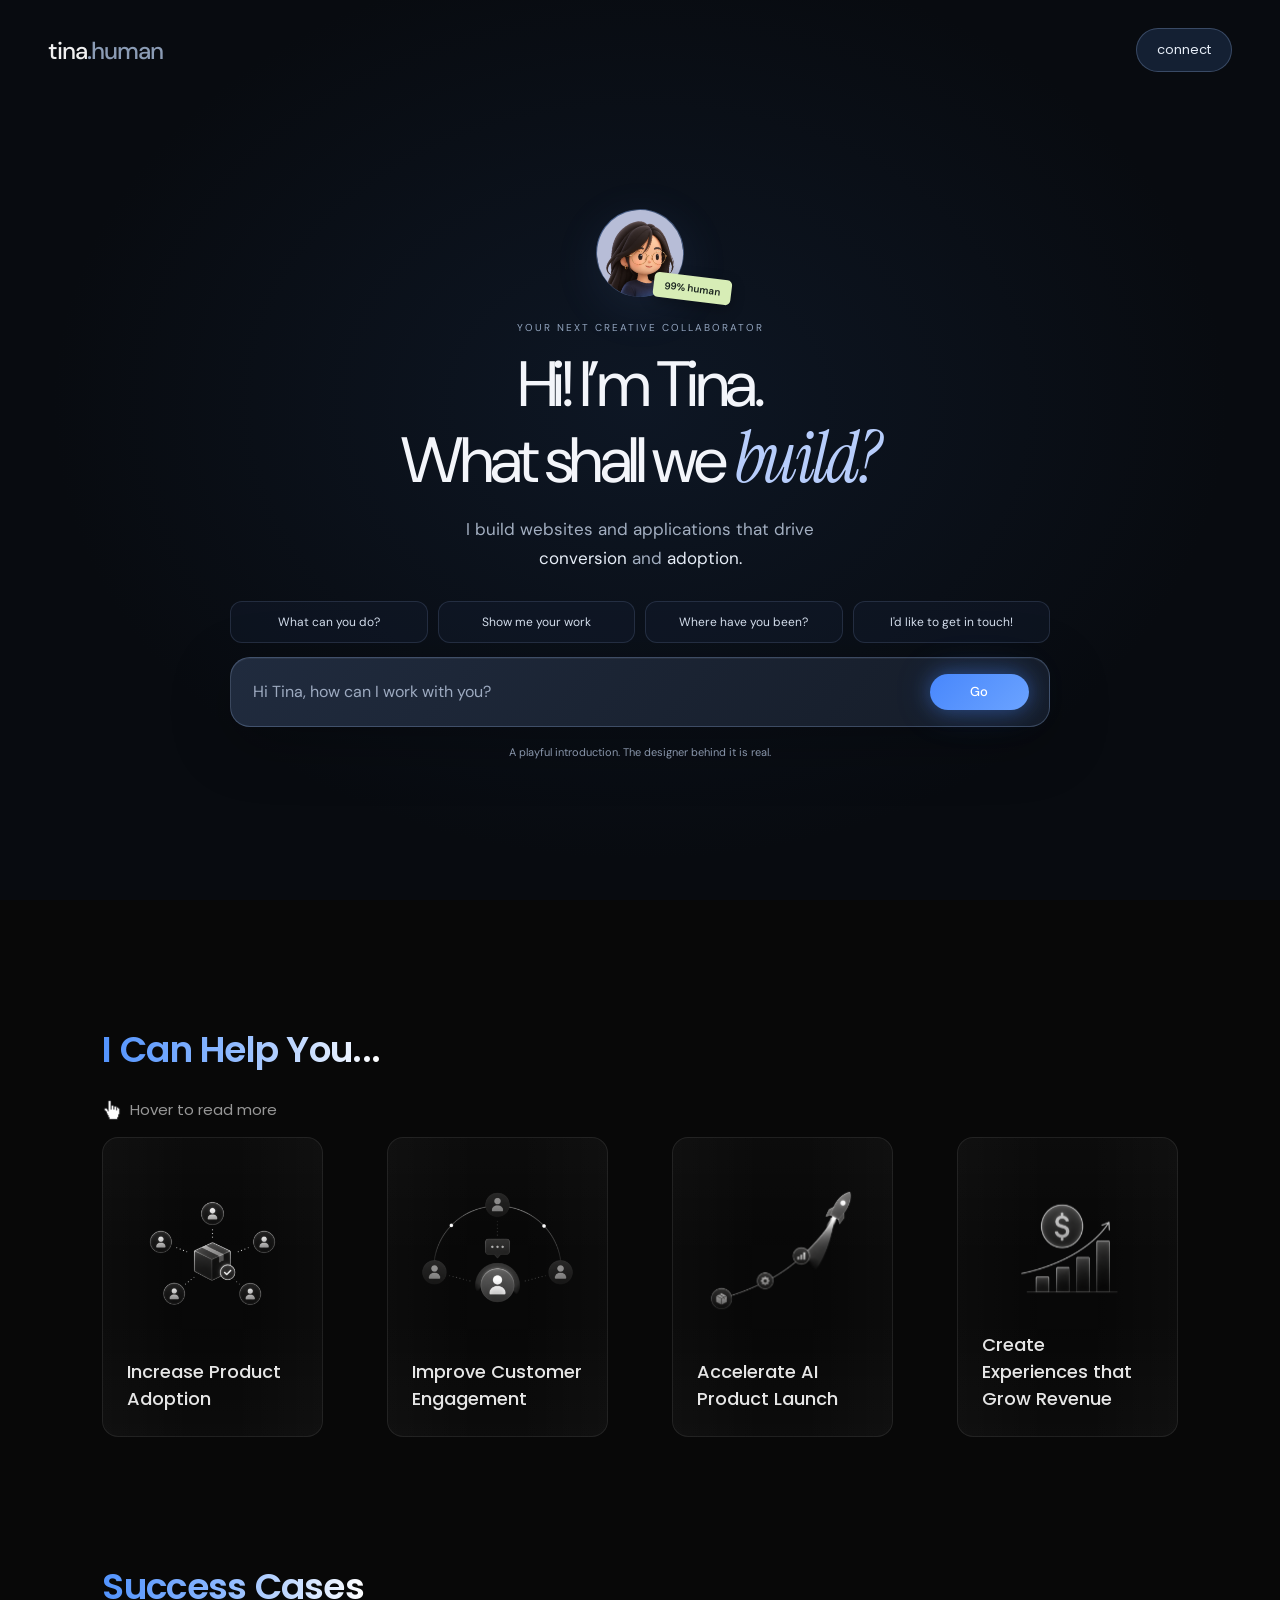
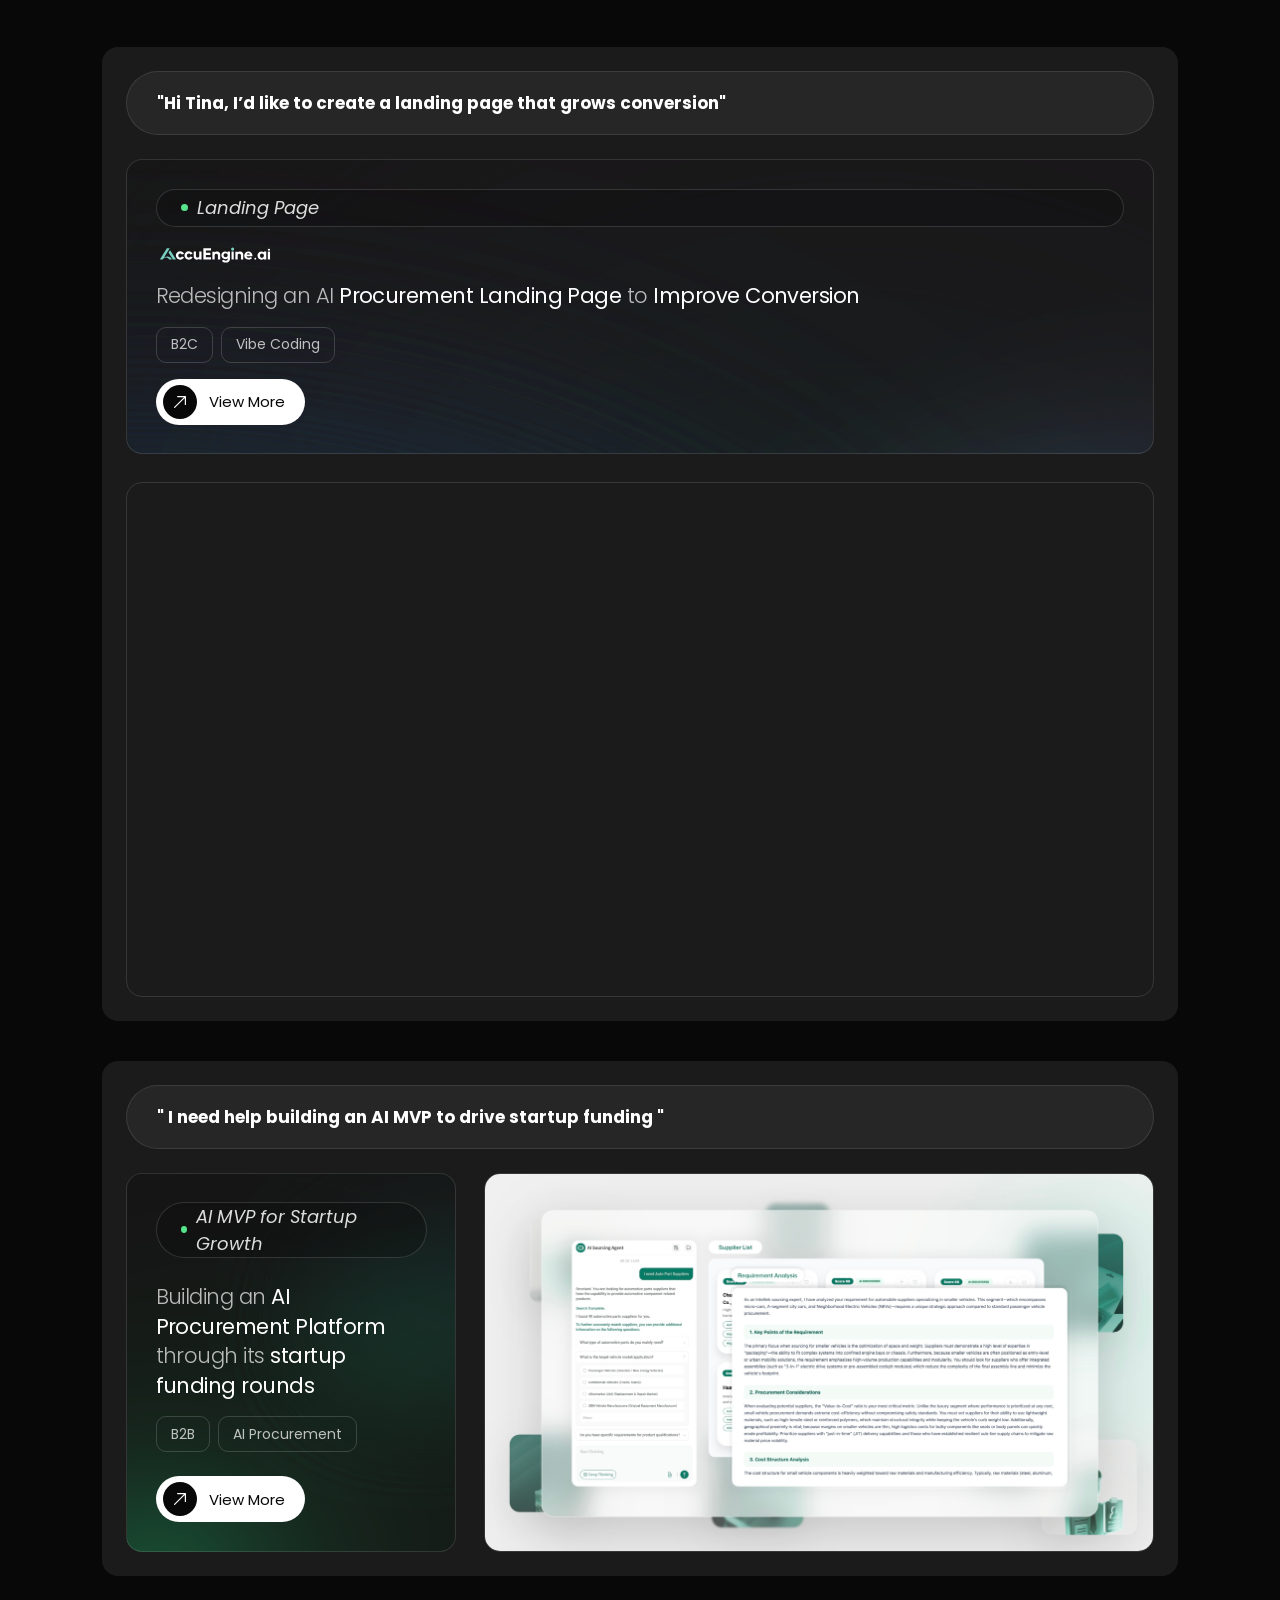
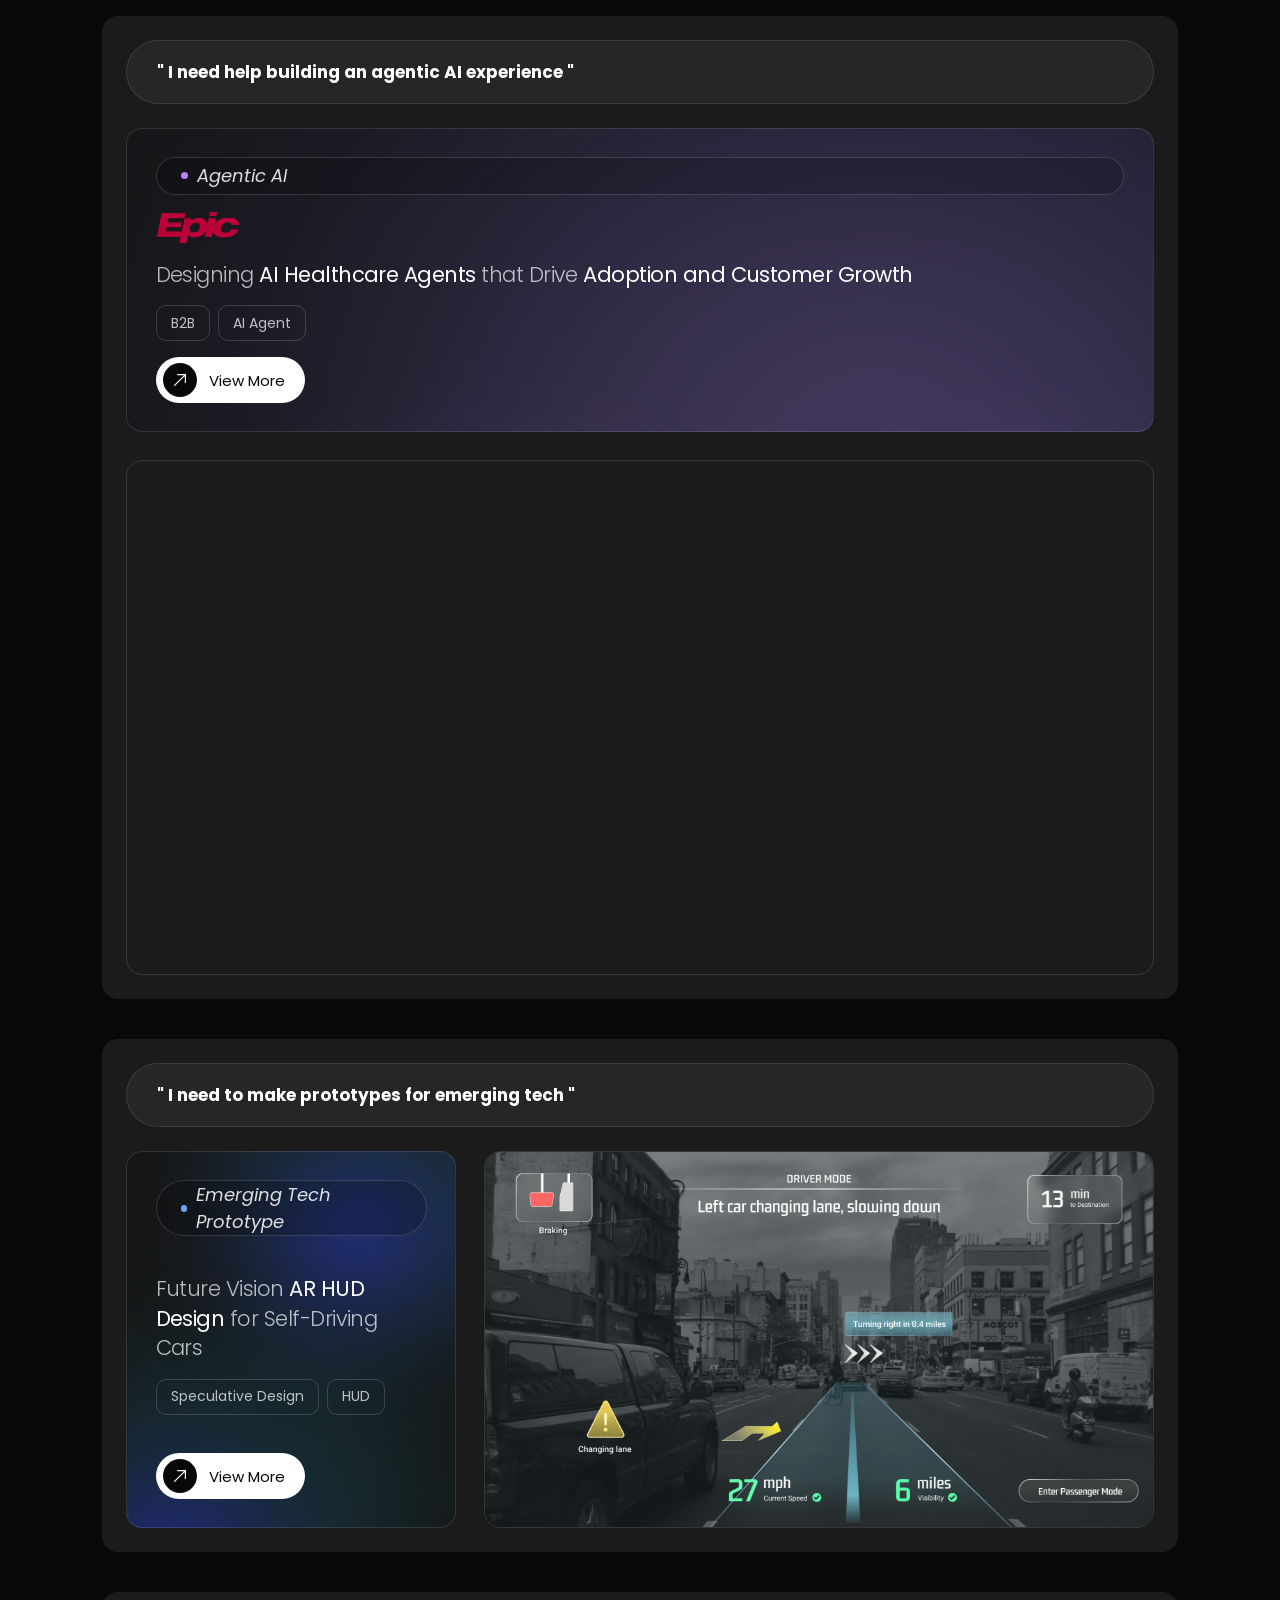
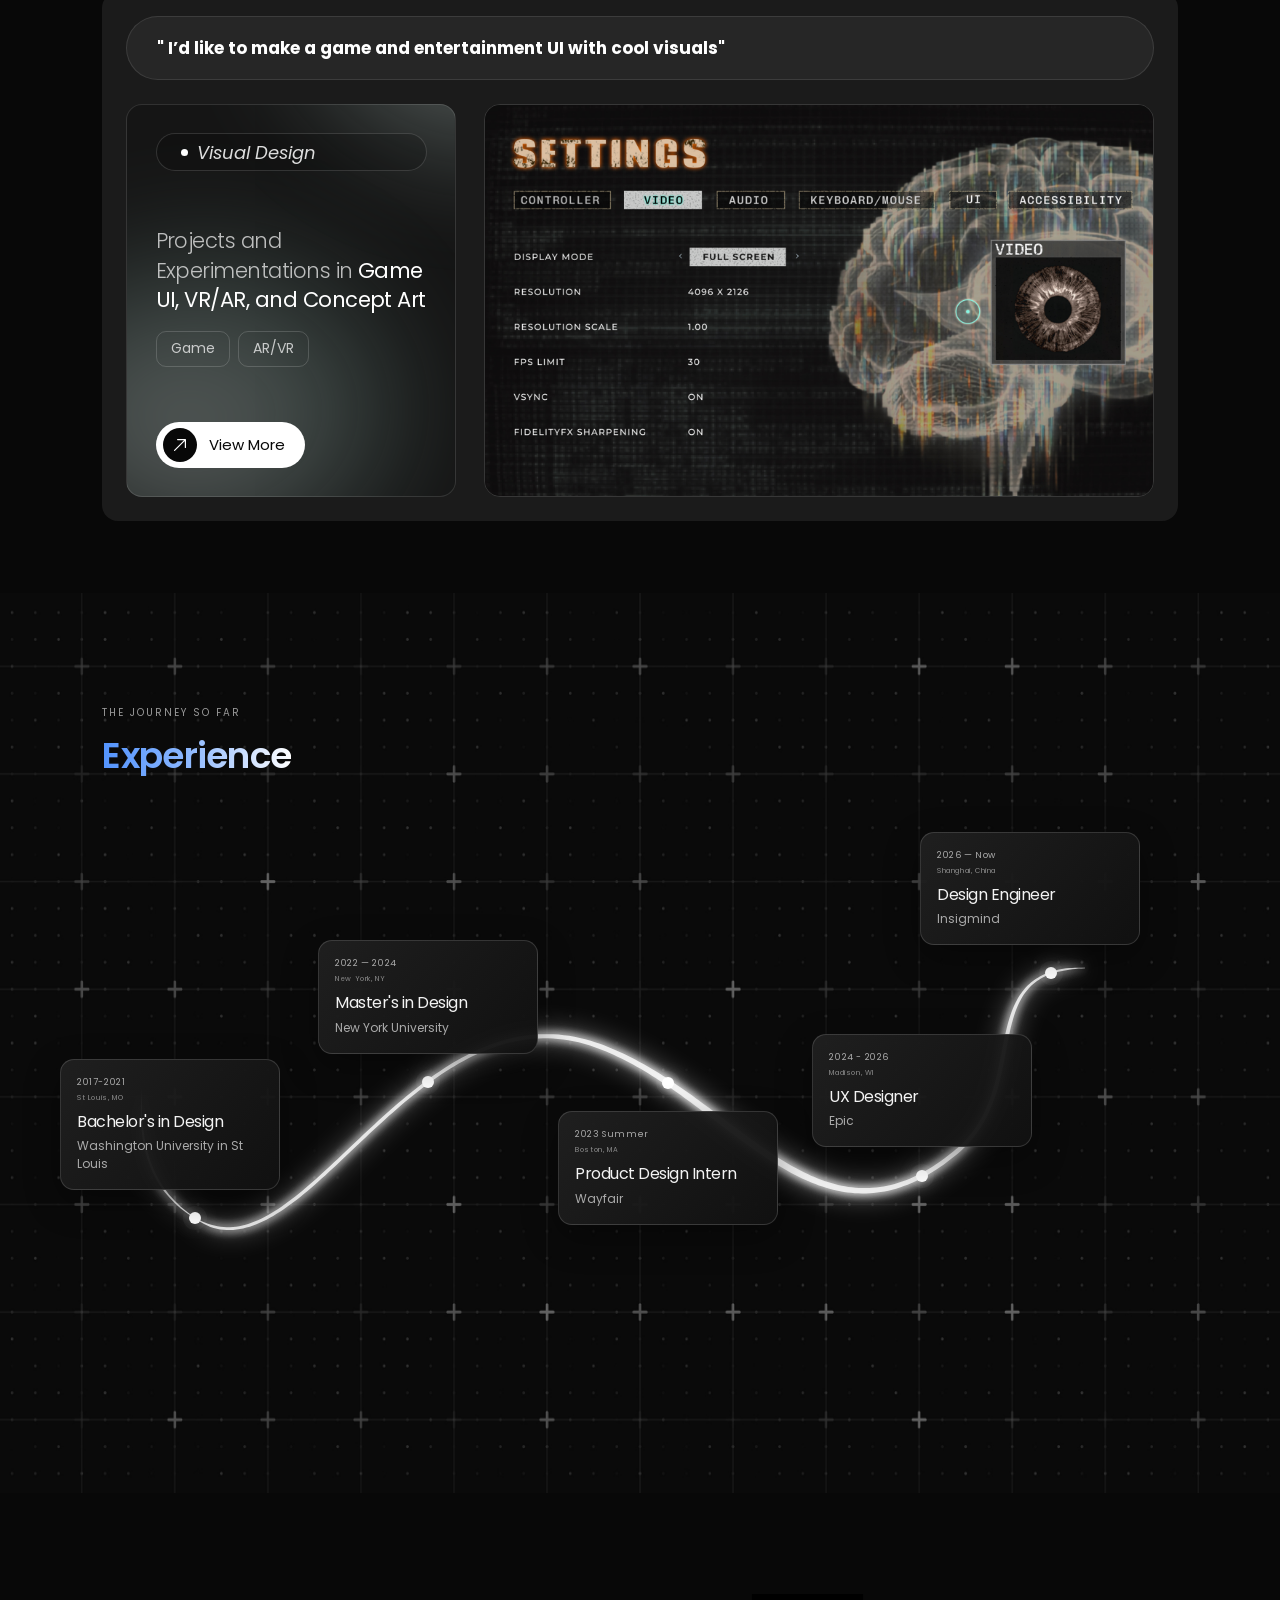
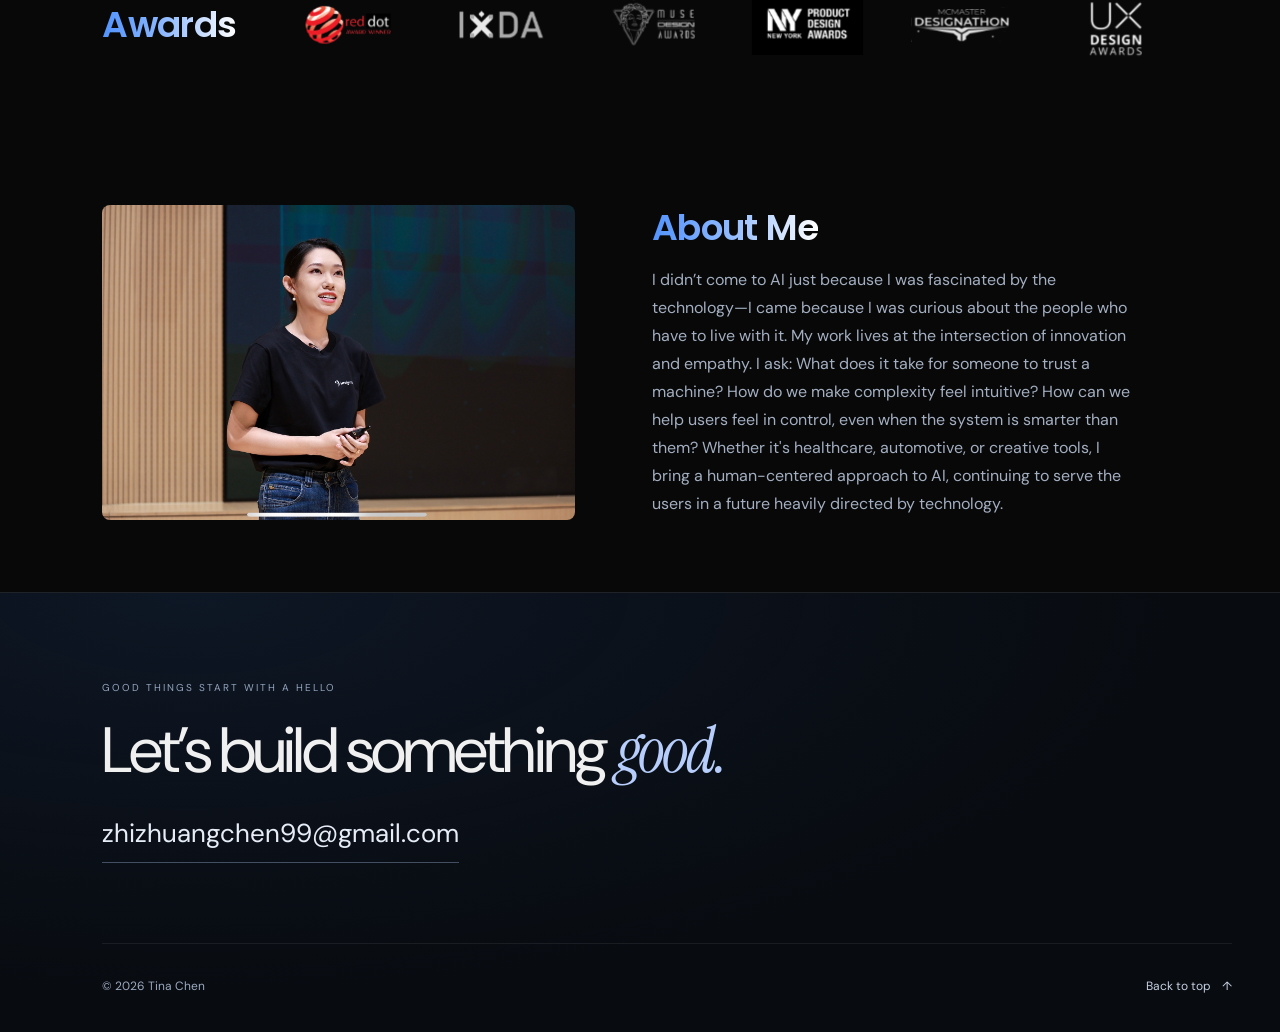
==== index.html @ dac4c82b "removed password restriction temporarily" ====
<!DOCTYPE html>
<html lang="en">
<head>
  <meta charset="UTF-8" />
  <meta name="viewport" content="width=device-width, initial-scale=1.0" />
  <title>Portfolio</title>
  <link rel="preconnect" href="https://fonts.googleapis.com" />
  <link rel="preconnect" href="https://fonts.gstatic.com" crossorigin />
  <link href="https://fonts.googleapis.com/css2?family=Poppins:wght@300;400;500;600;700&display=swap" rel="stylesheet" />
  <link href="https://fonts.googleapis.com/css2?family=DM+Sans:wght@400;500&family=Instrument+Serif:ital@0;1&display=swap" rel="stylesheet" />
  <link rel="stylesheet" href="style.css" />
</head>
<body id="top">

  <nav>
    <a class="nav-logo tina-chat-wordmark" href="#top" aria-label="Tina home">tina<span>.human</span></a>
    <a class="nav-connect" href="https://www.linkedin.com/in/tina-zhizhuang-chen/" target="_blank" rel="noopener noreferrer">connect</a>
  </nav>

  <section class="tina-chat-hero" aria-labelledby="tina-chat-title">
    <div class="tina-chat-shell">
      
      <div class="tina-chat-welcome">
        <div class="tina-orbit"><img class="tina-avatar" src="homepage assets/profile.jpg" alt="Tina" fetchpriority="high"><span class="tina-orbit-note">99% human</span></div>
        <p class="tina-chat-kicker">YOUR NEXT CREATIVE COLLABORATOR</p>
        <h1 id="tina-chat-title">Hi! I’m Tina.<br>What shall we <em>build?</em></h1>
        <p class="tina-chat-intro">I build websites and applications that drive<br class="tina-chat-desktop-break"> <strong>conversion</strong> and <strong>adoption.</strong></p>
      </div>
      <div class="tina-chat-interaction">
        <div class="tina-chat-prompts" aria-label="Start a conversation">
          <a href="#help-companies">What can you do?</a>
          <a href="#success-cases">Show me your work</a>
          <button type="button">Where have you been?</button>
          <button type="button">I'd like to get in touch!</button>
        </div>
        <form class="tina-chat-composer">
          <p class="tina-chat-placeholder">Hi Tina, how can I work with you?</p>
          <div class="tina-chat-composer-bottom"><button class="hero-intro-btn hero-intro-btn--primary tina-chat-go" type="submit" aria-label="Send message">Go</button></div>
        </form>
        <p class="tina-chat-footnote">A playful introduction. The designer behind it is real.</p>
      </div>
    </div>
  </section>

  <section class="homepage-section" id="help-companies">
    <h2 class="homepage-section-title">I Can Help You...</h2>
    <div class="homepage-card-hint">
      <img class="homepage-card-hint-icon" src="homepage assets/interact.svg" alt="" />
      <span>Hover to read more</span>
    </div>
    <div class="homepage-card-grid">
      <article class="homepage-card" tabindex="0" aria-label="Increase Product Adoption">
        <div class="homepage-card-inner">
          <div class="homepage-card-face homepage-card-front">
            <img class="homepage-card-image" src="homepage assets/help1.svg" alt="" />
            <p class="homepage-card-text">Increase Product Adoption</p>
          </div>
          <div class="homepage-card-face homepage-card-back">
            <h3 class="homepage-card-back-title">Increase Product Adoption</h3>
            <p class="homepage-card-back-text">Turn complex product journeys into intuitive experiences that help users discover value faster.</p>
          </div>
        </div>
      </article>
      <article class="homepage-card" tabindex="0" aria-label="Improve Customer Engagement">
        <div class="homepage-card-inner">
          <div class="homepage-card-face homepage-card-front">
            <img class="homepage-card-image" src="homepage assets/help2.svg" alt="" />
            <p class="homepage-card-text">Improve Customer Engagement</p>
          </div>
          <div class="homepage-card-face homepage-card-back">
            <h3 class="homepage-card-back-title">Improve Customer Engagement</h3>
            <p class="homepage-card-back-text">Create thoughtful interactions that build trust, encourage participation, and keep customers coming back.</p>
          </div>
        </div>
      </article>
      <article class="homepage-card" tabindex="0" aria-label="Accelerate AI Product Launch">
        <div class="homepage-card-inner">
          <div class="homepage-card-face homepage-card-front">
            <img class="homepage-card-image" src="homepage assets/help3.svg" alt="" />
            <p class="homepage-card-text">Accelerate AI Product Launch</p>
          </div>
          <div class="homepage-card-face homepage-card-back">
            <h3 class="homepage-card-back-title">Accelerate AI Product Launch</h3>
            <p class="homepage-card-back-text">Move quickly from an ambitious AI concept to a clear, testable product people can understand and use.</p>
          </div>
        </div>
      </article>
      <article class="homepage-card" tabindex="0" aria-label="Create Experiences that Grow Revenue">
        <div class="homepage-card-inner">
          <div class="homepage-card-face homepage-card-front">
            <img class="homepage-card-image" src="homepage assets/help4.svg" alt="" />
            <p class="homepage-card-text">Create Experiences that Grow Revenue</p>
          </div>
          <div class="homepage-card-face homepage-card-back">
            <h3 class="homepage-card-back-title">Create Experiences that Grow Revenue</h3>
            <p class="homepage-card-back-text">Design conversion-focused experiences that connect customer needs with measurable business growth.</p>
          </div>
        </div>
      </article>
    </div>
  </section>

  <section class="homepage-section" id="success-cases">
    <h2 class="homepage-section-title">Success Cases</h2>
    <div class="success-case-box">
      <div class="success-case-banner">
        <p class="success-case-banner-text">"Hi Tina, I’d like to create a landing page that grows conversion"</p>
        <div class="success-case-gradient"></div>
      </div>
      <div class="success-case-columns">
        <div class="success-case-column success-case-column--image success-case-column--gradient-1">
          <div class="case-tag">
            <span class="case-tag-dot"></span>
            <span>Landing Page</span>
          </div>
          <img class="case-logo case-logo--accuengine" src="accuengine/accuengine-logo.svg" alt="AccuEngine" loading="lazy">
          <h3 class="case-title">Redesigning an AI <strong>Procurement Landing Page</strong> to <strong>Improve Conversion</strong></h3>
          <div class="UX-tag-list">
            <span class="UX-tag">B2C</span>
            <span class="UX-tag">Vibe Coding</span>
          </div>
          <a class="case-button" href="accuengine/accuengine.html">
            <span class="case-button-icon" aria-hidden="true">
              <svg viewBox="0 0 20 20">
                <path d="M5.5 14.5 14.5 5.5M8 5.5h6.5V12"></path>
              </svg>
            </span>
            <span>View More</span>
          </a>
        </div>
        <div class="success-case-column success-case-preview">
          <video autoplay muted loop playsinline preload="metadata" aria-label="AccuEngine website demo video">
            <source src="Insigmind/AccuEngineDemo.mp4" type="video/mp4">
            Your browser does not support embedded video.
          </video>
        </div>
      </div>
    </div>
    <div class="success-case-box">
      <div class="success-case-banner">
        <p class="success-case-banner-text">" I need help building an AI MVP to drive startup funding "</p>
        <div class="success-case-gradient"></div>
      </div>
      <div class="success-case-columns">
        <div class="success-case-column success-case-column--image success-case-column--gradient-2">
          <div class="case-tag">
            <span class="case-tag-dot"></span>
            <span>AI MVP for Startup Growth</span>
          </div>
          <h3 class="case-title">Building an <strong>AI Procurement Platform</strong> through its <strong>startup funding rounds</strong></h3>
          <div class="UX-tag-list">
            <span class="UX-tag">B2B</span>
            <span class="UX-tag">AI Procurement</span>
          </div>
          <a class="case-button" href="Insigmind/insigmind.html">
            <span class="case-button-icon" aria-hidden="true">
              <svg viewBox="0 0 20 20">
                <path d="M5.5 14.5 14.5 5.5M8 5.5h6.5V12"></path>
              </svg>
            </span>
            <span>View More</span>
          </a>
        </div>
        <div class="success-case-column success-case-preview">
          <img src="homepage assets/InsigmindThumbnail.jpg" alt="Insigmind AI platform case study preview" loading="lazy">
        </div>
      </div>
    </div>
    <div class="success-case-box">
      <div class="success-case-banner">
        <p class="success-case-banner-text">" I need help building an agentic AI experience "</p>
        <div class="success-case-gradient"></div>
      </div>
      <div class="success-case-columns">
        <div class="success-case-column success-case-column--image success-case-column--gradient-3">
          <div class="case-tag">
            <span class="case-tag-dot"></span>
            <span>Agentic AI</span>
          </div>
          <img class="case-logo" src="homepage assets/Epic_Systems.svg.webp" alt="Epic" loading="lazy">
          <h3 class="case-title">Designing <strong>AI Healthcare Agents </strong> that Drive <strong> Adoption and Customer Growth </strong></h3>
          <div class="UX-tag-list">
            <span class="UX-tag">B2B</span>
            <span class="UX-tag">AI Agent</span>
          </div>
          <a class="case-button" href="Epic/epic.html">
            <span class="case-button-icon" aria-hidden="true">
              <svg viewBox="0 0 20 20">
                <path d="M5.5 14.5 14.5 5.5M8 5.5h6.5V12"></path>
              </svg>
            </span>
            <span>View More</span>
          </a>
        </div>
        <div class="success-case-column success-case-preview">
          <video autoplay muted loop playsinline preload="metadata" aria-label="Epic final demo video">
            <source src="Epic/Epic-Final-Demo.mp4" type="video/mp4">
            Your browser does not support embedded video.
          </video>
        </div>
      </div>
    </div>
    <div class="success-case-box">
      <div class="success-case-banner">
        <p class="success-case-banner-text">" I need to make prototypes for emerging tech "</p>
        <div class="success-case-gradient"></div>
      </div>
      <div class="success-case-columns">
        <div class="success-case-column success-case-column--image success-case-column--gradient-5">
          <div class="case-tag">
            <span class="case-tag-dot"></span>
            <span>Emerging Tech Prototype</span>
          </div>
          <h3 class="case-title">Future Vision <strong>AR HUD Design </strong> for Self-Driving Cars</h3>
          <div class="UX-tag-list">
            <span class="UX-tag">Speculative Design</span>
            <span class="UX-tag">HUD</span>
          </div>
          <a class="case-button" href="AR HUD/ARHUD.html">
            <span class="case-button-icon" aria-hidden="true">
              <svg viewBox="0 0 20 20">
                <path d="M5.5 14.5 14.5 5.5M8 5.5h6.5V12"></path>
              </svg>
            </span>
            <span>View More</span>
          </a>
        </div>
        <div class="success-case-column success-case-preview">
          <a class="ar-hud-preview-button" href="AR HUD/ARHUD.html" aria-label="View AR HUD case study">
            <img src="AR HUD/AR-HUD-Cover.svg" alt="AR HUD interface cover" />
          </a>
        </div>
      </div>
    </div>
    <div class="success-case-box">
      <div class="success-case-banner">
        <p class="success-case-banner-text">" I’d like to make a game and entertainment UI with cool visuals"</p>
        <div class="success-case-gradient"></div>
      </div>
      <div class="success-case-columns">
        <div class="success-case-column success-case-column--image success-case-column--gradient-4">
          <div class="case-tag">
            <span class="case-tag-dot"></span>
            <span>Visual Design</span>
          </div>
          <h3 class="case-title">Projects and Experimentations in <strong>Game UI, VR/AR, and Concept Art</strong></h3>
          <div class="UX-tag-list">
            <span class="UX-tag">Game</span>
            <span class="UX-tag">AR/VR</span>
          </div>
          <a class="case-button" href="Play/play.html">
            <span class="case-button-icon" aria-hidden="true">
              <svg viewBox="0 0 20 20">
                <path d="M5.5 14.5 14.5 5.5M8 5.5h6.5V12"></path>
              </svg>
            </span>
            <span>View More</span>
          </a>
        </div>
        <div class="success-case-column success-case-preview">
          <a class="ar-hud-preview-button" href="Play/play.html" aria-label="View visual design projects">
            <img src="Play/GameUI1.jpg" alt="Game interface case study cover" loading="lazy">
          </a>
        </div>
      </div>
    </div>
  </section>

  <section class="homepage-section experience-section" id="experience" aria-labelledby="experience-title">
    <div class="experience-heading"><p class="experience-eyebrow">THE JOURNEY SO FAR</p><h2 class="homepage-section-title" id="experience-title">Experience</h2></div>
    <div class="experience-journey">
      <svg class="experience-curve" viewBox="0 0 1000 580" preserveAspectRatio="none" aria-hidden="true"><defs><filter id="experience-glow" x="-20%" y="-30%" width="140%" height="160%"><feGaussianBlur stdDeviation="5"/></filter></defs><path d="M2.00,280.00 C0.00,335.00 10.00,380.00 55.20,409.70 L58.41,411.55 L61.62,413.18 L64.81,414.58 L67.99,415.76 L71.16,416.72 L74.31,417.48 L77.42,418.19 L80.53,418.72 L83.64,419.06 L86.76,419.22 L89.88,419.21 L93.02,419.02 L96.16,418.68 L99.31,418.17 L102.47,417.50 L105.64,416.68 L108.83,415.71 L112.03,414.60 L115.24,413.34 L118.47,411.94 L121.71,410.41 L124.96,408.76 L128.23,406.97 L131.52,405.06 L134.82,403.04 L138.14,400.90 L141.47,398.66 L144.82,396.31 L148.18,393.85 L151.56,391.31 L154.96,388.67 L158.38,385.94 L161.81,383.13 L165.26,380.24 L168.73,377.28 L172.22,374.25 L175.73,371.15 L179.25,367.99 L182.80,364.77 L186.36,361.50 L189.95,358.18 L193.55,354.82 L197.18,351.42 L200.83,347.98 L204.50,344.51 L208.19,341.01 L211.90,337.49 L215.63,333.96 L219.39,330.41 L223.17,326.85 L226.98,323.28 L230.80,319.71 L234.66,316.15 L238.53,312.60 L242.43,309.05 L246.36,305.53 L250.31,302.02 L254.29,298.54 L258.29,295.09 L262.33,291.67 L266.38,288.29 L270.47,284.96 L274.58,281.67 L278.72,278.43 L282.90,275.24 L287.10,272.12 L291.33,269.06 L295.59,266.07 L299.88,263.15 L304.20,260.31 L308.55,257.54 L312.94,254.87 L317.35,252.28 L321.80,249.79 L326.29,247.40 L330.81,245.11 L335.36,242.93 L339.95,240.86 L344.57,238.90 L349.23,237.07 L353.93,235.36 L358.66,233.78 L363.43,232.34 L368.24,231.03 L373.09,229.87 L377.98,228.86 L382.90,228.00 L387.87,227.29 L392.88,226.75 L397.93,226.37 L403.02,226.17 L408.15,226.14 L413.32,226.29 L418.53,226.62 L423.78,227.15 L429.08,227.86 L434.42,228.78 L439.80,229.90 L445.22,231.22 L450.70,232.76 L454.96,234.14 L459.16,235.59 L463.33,237.12 L467.48,238.72 L471.59,240.40 L475.67,242.14 L479.72,243.95 L483.74,245.82 L487.73,247.75 L491.70,249.74 L495.64,251.78 L499.55,253.88 L503.43,256.03 L507.29,258.23 L511.13,260.47 L514.94,262.75 L518.73,265.08 L522.49,267.44 L526.23,269.84 L529.95,272.26 L533.64,274.72 L537.32,277.21 L540.98,279.72 L544.61,282.25 L548.23,284.80 L551.83,287.37 L555.41,289.95 L558.97,292.54 L562.52,295.14 L566.05,297.75 L569.57,300.36 L573.07,302.98 L576.56,305.59 L580.03,308.19 L583.49,310.79 L586.94,313.38 L590.38,315.96 L593.80,318.53 L597.22,321.08 L600.62,323.61 L604.02,326.11 L607.41,328.59 L610.79,331.05 L614.16,333.47 L617.52,335.86 L620.88,338.22 L624.24,340.54 L627.59,342.82 L630.93,345.05 L634.28,347.24 L637.62,349.39 L640.95,351.48 L644.29,353.52 L647.62,355.50 L650.96,357.43 L654.30,359.29 L657.63,361.10 L660.97,362.83 L664.31,364.50 L667.66,366.10 L671.00,367.63 L674.36,369.08 L677.71,370.45 L681.08,371.74 L684.45,372.95 L687.83,374.07 L691.22,375.11 L694.61,376.05 L698.02,376.91 L701.44,377.67 L704.87,378.33 L708.31,378.89 L711.76,379.35 L715.24,379.70 L718.72,379.95 L722.22,380.08 L725.74,380.10 L729.28,380.01 L732.84,379.80 L736.42,379.47 L740.02,379.02 L743.65,378.44 L747.29,377.73 L750.96,376.89 L754.66,375.92 L758.38,374.81 L762.13,373.56 L765.91,372.16 L769.71,370.63 L773.55,368.94 L777.41,367.10 L781.30,365.11 L785.23,362.96 L789.18,360.65 L793.17,358.17 L797.19,355.54 L801.24,352.73 L805.32,349.76 L809.44,346.61 L813.60,343.28 L815.92,341.36 L818.15,339.40 L820.30,337.42 L822.38,335.40 L824.37,333.36 L826.29,331.29 L828.13,329.19 L829.90,327.07 L831.60,324.92 L833.23,322.75 L834.79,320.56 L836.30,318.34 L837.73,316.10 L839.11,313.84 L840.43,311.57 L841.70,309.27 L842.90,306.96 L844.06,304.63 L845.17,302.29 L846.22,299.93 L847.23,297.56 L848.20,295.18 L849.12,292.79 L850.00,290.39 L850.84,287.97 L851.65,285.55 L852.42,283.13 L853.15,280.69 L853.86,278.25 L854.54,275.81 L855.19,273.36 L855.81,270.92 L856.41,268.47 L856.99,266.02 L857.55,263.57 L858.09,261.13 L858.61,258.68 L859.13,256.25 L859.63,253.81 L860.12,251.39 L860.60,248.97 L861.08,246.56 L861.55,244.16 L862.02,241.77 L862.49,239.39 L862.97,237.02 L863.44,234.67 L863.93,232.33 L864.42,230.01 L864.92,227.71 L865.43,225.42 L865.96,223.15 L866.50,220.91 L867.06,218.68 L867.64,216.48 L868.24,214.29 L868.87,212.14 L869.52,210.01 L870.20,207.90 L870.91,205.83 L871.65,203.78 L872.42,201.76 L873.23,199.78 L874.08,197.82 L874.96,195.90 L875.89,194.02 L876.86,192.17 L877.88,190.36 L878.94,188.59 L880.06,186.86 L881.22,185.17 L882.44,183.52 L883.71,181.91 L885.03,180.35 L886.42,178.84 L887.87,177.37 L889.37,175.96 L890.94,174.59 L892.58,173.28 L894.28,172.01 L896.05,170.80 L897.89,169.65 L899.80,168.55 L901.78,167.51 L903.84,166.52 L905.97,165.59 L908.19,164.72 L910.48,163.91 L912.86,163.16 L915.32,162.47 L917.86,161.85 L920.50,161.28 L923.22,160.78 L926.04,160.35 L928.97,160.08 L931.98,159.88 L935.09,159.74 L938.29,159.68 L941.60,159.67 L945.00,159.74 L945.00,160.26 L941.61,160.40 L938.33,160.61 L935.17,160.89 L932.11,161.25 L929.15,161.68 L926.31,162.17 L923.55,162.63 L920.88,163.15 L918.31,163.73 L915.83,164.38 L913.45,165.09 L911.15,165.85 L908.94,166.68 L906.81,167.56 L904.77,168.50 L902.81,169.49 L900.92,170.54 L899.12,171.64 L897.38,172.79 L895.72,173.99 L894.13,175.23 L892.61,176.53 L891.15,177.87 L889.76,179.26 L888.42,180.69 L887.15,182.17 L885.93,183.69 L884.77,185.25 L883.66,186.85 L882.59,188.49 L881.58,190.18 L880.61,191.90 L879.69,193.66 L878.81,195.46 L877.97,197.29 L877.16,199.16 L876.40,201.06 L875.66,203.00 L874.96,204.97 L874.29,206.97 L873.65,209.01 L873.04,211.07 L872.44,213.16 L871.88,215.28 L871.33,217.43 L870.80,219.60 L870.29,221.80 L869.79,224.03 L869.30,226.27 L868.83,228.54 L868.37,230.83 L867.91,233.14 L867.46,235.47 L867.01,237.82 L866.56,240.18 L866.12,242.56 L865.67,244.95 L865.21,247.36 L864.75,249.78 L864.28,252.21 L863.80,254.65 L863.31,257.11 L862.81,259.57 L862.29,262.03 L861.75,264.51 L861.19,266.99 L860.61,269.47 L860.00,271.96 L859.37,274.45 L858.71,276.94 L858.03,279.43 L857.31,281.92 L856.55,284.41 L855.76,286.89 L854.94,289.37 L854.07,291.84 L853.17,294.31 L852.22,296.77 L851.22,299.22 L850.18,301.67 L849.09,304.10 L847.94,306.52 L846.75,308.92 L845.50,311.31 L844.19,313.69 L842.82,316.05 L841.39,318.39 L839.90,320.71 L838.34,323.02 L836.72,325.30 L835.03,327.56 L833.27,329.80 L831.43,332.01 L829.52,334.20 L827.54,336.36 L825.47,338.49 L823.33,340.60 L821.10,342.67 L818.79,344.71 L816.40,346.72 L812.19,350.12 L808.01,353.34 L803.85,356.40 L799.73,359.29 L795.63,362.01 L791.56,364.57 L787.52,366.97 L783.50,369.21 L779.50,371.29 L775.53,373.22 L771.59,375.00 L767.66,376.63 L763.76,378.12 L759.88,379.46 L756.02,380.66 L752.18,381.72 L748.36,382.64 L744.56,383.43 L740.78,384.08 L737.02,384.61 L733.27,385.00 L729.55,385.28 L725.84,385.43 L722.14,385.46 L718.47,385.37 L714.81,385.16 L711.16,384.85 L707.53,384.42 L703.92,383.89 L700.32,383.25 L696.74,382.52 L693.17,381.68 L689.61,380.74 L686.07,379.72 L682.54,378.60 L679.02,377.39 L675.52,376.10 L672.02,374.73 L668.54,373.27 L665.06,371.74 L661.60,370.13 L658.14,368.45 L654.69,366.71 L651.25,364.89 L647.82,363.01 L644.39,361.07 L640.97,359.08 L637.55,357.02 L634.13,354.91 L630.72,352.76 L627.32,350.55 L623.91,348.30 L620.51,346.00 L617.10,343.67 L613.70,341.30 L610.29,338.89 L606.89,336.45 L603.48,333.98 L600.07,331.48 L596.66,328.95 L593.24,326.41 L589.82,323.84 L586.39,321.26 L582.96,318.67 L579.52,316.06 L576.07,313.44 L572.61,310.82 L569.15,308.19 L565.67,305.56 L562.19,302.93 L558.69,300.30 L555.18,297.68 L551.66,295.07 L548.13,292.47 L544.58,289.89 L541.02,287.32 L537.44,284.77 L533.85,282.24 L530.24,279.73 L526.61,277.26 L522.97,274.81 L519.30,272.39 L515.62,270.01 L511.91,267.66 L508.19,265.35 L504.44,263.09 L500.67,260.87 L496.88,258.70 L493.06,256.57 L489.22,254.50 L485.35,252.49 L481.46,250.53 L477.54,248.63 L473.59,246.79 L469.62,245.02 L465.61,243.32 L461.57,241.69 L457.51,240.13 L453.41,238.64 L449.30,237.24 L444.02,235.69 L438.77,234.34 L433.56,233.20 L428.38,232.25 L423.25,231.50 L418.15,230.93 L413.10,230.55 L408.08,230.35 L403.09,230.33 L398.14,230.48 L393.23,230.79 L388.35,231.27 L383.51,231.91 L378.70,232.71 L373.92,233.66 L369.18,234.76 L364.47,235.99 L359.79,237.37 L355.14,238.89 L350.53,240.53 L345.95,242.30 L341.40,244.20 L336.88,246.21 L332.39,248.34 L327.93,250.57 L323.50,252.91 L319.11,255.35 L314.74,257.89 L310.40,260.53 L306.09,263.24 L301.81,266.05 L297.56,268.93 L293.34,271.89 L289.15,274.92 L284.98,278.01 L280.84,281.17 L276.73,284.38 L272.65,287.65 L268.59,290.97 L264.55,294.33 L260.55,297.73 L256.57,301.16 L252.61,304.63 L248.68,308.12 L244.77,311.64 L240.89,315.17 L237.03,318.72 L233.19,322.28 L229.37,325.84 L225.58,329.40 L221.81,332.96 L218.06,336.51 L214.33,340.05 L210.62,343.57 L206.93,347.07 L203.25,350.55 L199.60,353.99 L195.97,357.40 L192.35,360.77 L188.76,364.10 L185.18,367.38 L181.61,370.61 L178.07,373.78 L174.53,376.89 L171.02,379.94 L167.52,382.91 L164.03,385.82 L160.55,388.64 L157.09,391.39 L153.65,394.04 L150.21,396.61 L146.79,399.08 L143.38,401.45 L139.98,403.71 L136.59,405.87 L133.21,407.91 L129.83,409.83 L126.47,411.64 L123.12,413.31 L119.77,414.86 L116.43,416.26 L113.10,417.53 L109.77,418.65 L106.46,419.62 L103.14,420.44 L99.84,421.10 L96.54,421.59 L93.24,421.91 L89.95,422.06 L86.67,422.03 L83.40,421.82 L80.13,421.42 L76.88,420.83 L73.63,420.04 L70.44,418.91 L67.27,417.58 L64.12,416.07 L61.00,414.35 L57.89,412.43 L54.80,410.30 C7.00,381.00 -3.00,334.00 2.00,280.00 Z" fill="white" opacity=".85" filter="url(#experience-glow)"/><path d="M2.00,280.00 C0.00,335.00 10.00,380.00 55.20,409.70 L58.41,411.55 L61.62,413.18 L64.81,414.58 L67.99,415.76 L71.16,416.72 L74.31,417.48 L77.42,418.19 L80.53,418.72 L83.64,419.06 L86.76,419.22 L89.88,419.21 L93.02,419.02 L96.16,418.68 L99.31,418.17 L102.47,417.50 L105.64,416.68 L108.83,415.71 L112.03,414.60 L115.24,413.34 L118.47,411.94 L121.71,410.41 L124.96,408.76 L128.23,406.97 L131.52,405.06 L134.82,403.04 L138.14,400.90 L141.47,398.66 L144.82,396.31 L148.18,393.85 L151.56,391.31 L154.96,388.67 L158.38,385.94 L161.81,383.13 L165.26,380.24 L168.73,377.28 L172.22,374.25 L175.73,371.15 L179.25,367.99 L182.80,364.77 L186.36,361.50 L189.95,358.18 L193.55,354.82 L197.18,351.42 L200.83,347.98 L204.50,344.51 L208.19,341.01 L211.90,337.49 L215.63,333.96 L219.39,330.41 L223.17,326.85 L226.98,323.28 L230.80,319.71 L234.66,316.15 L238.53,312.60 L242.43,309.05 L246.36,305.53 L250.31,302.02 L254.29,298.54 L258.29,295.09 L262.33,291.67 L266.38,288.29 L270.47,284.96 L274.58,281.67 L278.72,278.43 L282.90,275.24 L287.10,272.12 L291.33,269.06 L295.59,266.07 L299.88,263.15 L304.20,260.31 L308.55,257.54 L312.94,254.87 L317.35,252.28 L321.80,249.79 L326.29,247.40 L330.81,245.11 L335.36,242.93 L339.95,240.86 L344.57,238.90 L349.23,237.07 L353.93,235.36 L358.66,233.78 L363.43,232.34 L368.24,231.03 L373.09,229.87 L377.98,228.86 L382.90,228.00 L387.87,227.29 L392.88,226.75 L397.93,226.37 L403.02,226.17 L408.15,226.14 L413.32,226.29 L418.53,226.62 L423.78,227.15 L429.08,227.86 L434.42,228.78 L439.80,229.90 L445.22,231.22 L450.70,232.76 L454.96,234.14 L459.16,235.59 L463.33,237.12 L467.48,238.72 L471.59,240.40 L475.67,242.14 L479.72,243.95 L483.74,245.82 L487.73,247.75 L491.70,249.74 L495.64,251.78 L499.55,253.88 L503.43,256.03 L507.29,258.23 L511.13,260.47 L514.94,262.75 L518.73,265.08 L522.49,267.44 L526.23,269.84 L529.95,272.26 L533.64,274.72 L537.32,277.21 L540.98,279.72 L544.61,282.25 L548.23,284.80 L551.83,287.37 L555.41,289.95 L558.97,292.54 L562.52,295.14 L566.05,297.75 L569.57,300.36 L573.07,302.98 L576.56,305.59 L580.03,308.19 L583.49,310.79 L586.94,313.38 L590.38,315.96 L593.80,318.53 L597.22,321.08 L600.62,323.61 L604.02,326.11 L607.41,328.59 L610.79,331.05 L614.16,333.47 L617.52,335.86 L620.88,338.22 L624.24,340.54 L627.59,342.82 L630.93,345.05 L634.28,347.24 L637.62,349.39 L640.95,351.48 L644.29,353.52 L647.62,355.50 L650.96,357.43 L654.30,359.29 L657.63,361.10 L660.97,362.83 L664.31,364.50 L667.66,366.10 L671.00,367.63 L674.36,369.08 L677.71,370.45 L681.08,371.74 L684.45,372.95 L687.83,374.07 L691.22,375.11 L694.61,376.05 L698.02,376.91 L701.44,377.67 L704.87,378.33 L708.31,378.89 L711.76,379.35 L715.24,379.70 L718.72,379.95 L722.22,380.08 L725.74,380.10 L729.28,380.01 L732.84,379.80 L736.42,379.47 L740.02,379.02 L743.65,378.44 L747.29,377.73 L750.96,376.89 L754.66,375.92 L758.38,374.81 L762.13,373.56 L765.91,372.16 L769.71,370.63 L773.55,368.94 L777.41,367.10 L781.30,365.11 L785.23,362.96 L789.18,360.65 L793.17,358.17 L797.19,355.54 L801.24,352.73 L805.32,349.76 L809.44,346.61 L813.60,343.28 L815.92,341.36 L818.15,339.40 L820.30,337.42 L822.38,335.40 L824.37,333.36 L826.29,331.29 L828.13,329.19 L829.90,327.07 L831.60,324.92 L833.23,322.75 L834.79,320.56 L836.30,318.34 L837.73,316.10 L839.11,313.84 L840.43,311.57 L841.70,309.27 L842.90,306.96 L844.06,304.63 L845.17,302.29 L846.22,299.93 L847.23,297.56 L848.20,295.18 L849.12,292.79 L850.00,290.39 L850.84,287.97 L851.65,285.55 L852.42,283.13 L853.15,280.69 L853.86,278.25 L854.54,275.81 L855.19,273.36 L855.81,270.92 L856.41,268.47 L856.99,266.02 L857.55,263.57 L858.09,261.13 L858.61,258.68 L859.13,256.25 L859.63,253.81 L860.12,251.39 L860.60,248.97 L861.08,246.56 L861.55,244.16 L862.02,241.77 L862.49,239.39 L862.97,237.02 L863.44,234.67 L863.93,232.33 L864.42,230.01 L864.92,227.71 L865.43,225.42 L865.96,223.15 L866.50,220.91 L867.06,218.68 L867.64,216.48 L868.24,214.29 L868.87,212.14 L869.52,210.01 L870.20,207.90 L870.91,205.83 L871.65,203.78 L872.42,201.76 L873.23,199.78 L874.08,197.82 L874.96,195.90 L875.89,194.02 L876.86,192.17 L877.88,190.36 L878.94,188.59 L880.06,186.86 L881.22,185.17 L882.44,183.52 L883.71,181.91 L885.03,180.35 L886.42,178.84 L887.87,177.37 L889.37,175.96 L890.94,174.59 L892.58,173.28 L894.28,172.01 L896.05,170.80 L897.89,169.65 L899.80,168.55 L901.78,167.51 L903.84,166.52 L905.97,165.59 L908.19,164.72 L910.48,163.91 L912.86,163.16 L915.32,162.47 L917.86,161.85 L920.50,161.28 L923.22,160.78 L926.04,160.35 L928.97,160.08 L931.98,159.88 L935.09,159.74 L938.29,159.68 L941.60,159.67 L945.00,159.74 L945.00,160.26 L941.61,160.40 L938.33,160.61 L935.17,160.89 L932.11,161.25 L929.15,161.68 L926.31,162.17 L923.55,162.63 L920.88,163.15 L918.31,163.73 L915.83,164.38 L913.45,165.09 L911.15,165.85 L908.94,166.68 L906.81,167.56 L904.77,168.50 L902.81,169.49 L900.92,170.54 L899.12,171.64 L897.38,172.79 L895.72,173.99 L894.13,175.23 L892.61,176.53 L891.15,177.87 L889.76,179.26 L888.42,180.69 L887.15,182.17 L885.93,183.69 L884.77,185.25 L883.66,186.85 L882.59,188.49 L881.58,190.18 L880.61,191.90 L879.69,193.66 L878.81,195.46 L877.97,197.29 L877.16,199.16 L876.40,201.06 L875.66,203.00 L874.96,204.97 L874.29,206.97 L873.65,209.01 L873.04,211.07 L872.44,213.16 L871.88,215.28 L871.33,217.43 L870.80,219.60 L870.29,221.80 L869.79,224.03 L869.30,226.27 L868.83,228.54 L868.37,230.83 L867.91,233.14 L867.46,235.47 L867.01,237.82 L866.56,240.18 L866.12,242.56 L865.67,244.95 L865.21,247.36 L864.75,249.78 L864.28,252.21 L863.80,254.65 L863.31,257.11 L862.81,259.57 L862.29,262.03 L861.75,264.51 L861.19,266.99 L860.61,269.47 L860.00,271.96 L859.37,274.45 L858.71,276.94 L858.03,279.43 L857.31,281.92 L856.55,284.41 L855.76,286.89 L854.94,289.37 L854.07,291.84 L853.17,294.31 L852.22,296.77 L851.22,299.22 L850.18,301.67 L849.09,304.10 L847.94,306.52 L846.75,308.92 L845.50,311.31 L844.19,313.69 L842.82,316.05 L841.39,318.39 L839.90,320.71 L838.34,323.02 L836.72,325.30 L835.03,327.56 L833.27,329.80 L831.43,332.01 L829.52,334.20 L827.54,336.36 L825.47,338.49 L823.33,340.60 L821.10,342.67 L818.79,344.71 L816.40,346.72 L812.19,350.12 L808.01,353.34 L803.85,356.40 L799.73,359.29 L795.63,362.01 L791.56,364.57 L787.52,366.97 L783.50,369.21 L779.50,371.29 L775.53,373.22 L771.59,375.00 L767.66,376.63 L763.76,378.12 L759.88,379.46 L756.02,380.66 L752.18,381.72 L748.36,382.64 L744.56,383.43 L740.78,384.08 L737.02,384.61 L733.27,385.00 L729.55,385.28 L725.84,385.43 L722.14,385.46 L718.47,385.37 L714.81,385.16 L711.16,384.85 L707.53,384.42 L703.92,383.89 L700.32,383.25 L696.74,382.52 L693.17,381.68 L689.61,380.74 L686.07,379.72 L682.54,378.60 L679.02,377.39 L675.52,376.10 L672.02,374.73 L668.54,373.27 L665.06,371.74 L661.60,370.13 L658.14,368.45 L654.69,366.71 L651.25,364.89 L647.82,363.01 L644.39,361.07 L640.97,359.08 L637.55,357.02 L634.13,354.91 L630.72,352.76 L627.32,350.55 L623.91,348.30 L620.51,346.00 L617.10,343.67 L613.70,341.30 L610.29,338.89 L606.89,336.45 L603.48,333.98 L600.07,331.48 L596.66,328.95 L593.24,326.41 L589.82,323.84 L586.39,321.26 L582.96,318.67 L579.52,316.06 L576.07,313.44 L572.61,310.82 L569.15,308.19 L565.67,305.56 L562.19,302.93 L558.69,300.30 L555.18,297.68 L551.66,295.07 L548.13,292.47 L544.58,289.89 L541.02,287.32 L537.44,284.77 L533.85,282.24 L530.24,279.73 L526.61,277.26 L522.97,274.81 L519.30,272.39 L515.62,270.01 L511.91,267.66 L508.19,265.35 L504.44,263.09 L500.67,260.87 L496.88,258.70 L493.06,256.57 L489.22,254.50 L485.35,252.49 L481.46,250.53 L477.54,248.63 L473.59,246.79 L469.62,245.02 L465.61,243.32 L461.57,241.69 L457.51,240.13 L453.41,238.64 L449.30,237.24 L444.02,235.69 L438.77,234.34 L433.56,233.20 L428.38,232.25 L423.25,231.50 L418.15,230.93 L413.10,230.55 L408.08,230.35 L403.09,230.33 L398.14,230.48 L393.23,230.79 L388.35,231.27 L383.51,231.91 L378.70,232.71 L373.92,233.66 L369.18,234.76 L364.47,235.99 L359.79,237.37 L355.14,238.89 L350.53,240.53 L345.95,242.30 L341.40,244.20 L336.88,246.21 L332.39,248.34 L327.93,250.57 L323.50,252.91 L319.11,255.35 L314.74,257.89 L310.40,260.53 L306.09,263.24 L301.81,266.05 L297.56,268.93 L293.34,271.89 L289.15,274.92 L284.98,278.01 L280.84,281.17 L276.73,284.38 L272.65,287.65 L268.59,290.97 L264.55,294.33 L260.55,297.73 L256.57,301.16 L252.61,304.63 L248.68,308.12 L244.77,311.64 L240.89,315.17 L237.03,318.72 L233.19,322.28 L229.37,325.84 L225.58,329.40 L221.81,332.96 L218.06,336.51 L214.33,340.05 L210.62,343.57 L206.93,347.07 L203.25,350.55 L199.60,353.99 L195.97,357.40 L192.35,360.77 L188.76,364.10 L185.18,367.38 L181.61,370.61 L178.07,373.78 L174.53,376.89 L171.02,379.94 L167.52,382.91 L164.03,385.82 L160.55,388.64 L157.09,391.39 L153.65,394.04 L150.21,396.61 L146.79,399.08 L143.38,401.45 L139.98,403.71 L136.59,405.87 L133.21,407.91 L129.83,409.83 L126.47,411.64 L123.12,413.31 L119.77,414.86 L116.43,416.26 L113.10,417.53 L109.77,418.65 L106.46,419.62 L103.14,420.44 L99.84,421.10 L96.54,421.59 L93.24,421.91 L89.95,422.06 L86.67,422.03 L83.40,421.82 L80.13,421.42 L76.88,420.83 L73.63,420.04 L70.44,418.91 L67.27,417.58 L64.12,416.07 L61.00,414.35 L57.89,412.43 L54.80,410.30 C7.00,381.00 -3.00,334.00 2.00,280.00 Z" fill="white" opacity=".8"/></svg>
      <ol class="experience-list">
        <li class="experience-stop experience-stop--above" style="--stop-x:5.500%; --stop-y:70.690%; --stop-order:0;">
          <span class="experience-dot" aria-hidden="true"></span>
          <article class="experience-card">
            <button class="experience-toggle" type="button" aria-expanded="false" aria-controls="experience-detail-1"><span class="experience-date">2017-2021 <span class="experience-placeholder">St Louis, MO</span></span><span class="experience-role">Bachelor's in Design</span><span class="experience-company">Washington University in St Louis</span></button>
            <div class="experience-detail" id="experience-detail-1" inert><div><p>I started in graphic design, building a strong foundation in visual communication through freelance graphic and web design projects, before transitioning into interaction design with a focus on HCI and digital experiences.</p></div></div>
          </article>
        </li>
        <li class="experience-stop experience-stop--above" style="--stop-x:28.812%; --stop-y:47.158%; --stop-order:1;">
          <span class="experience-dot" aria-hidden="true"></span>
          <article class="experience-card">
            <button class="experience-toggle" type="button" aria-expanded="false" aria-controls="experience-detail-2"><span class="experience-date">2022 — 2024 <span class="experience-placeholder">New York, NY</span></span><span class="experience-role">Master's in Design</span><span class="experience-company">New York University</span></button>
            <div class="experience-detail" id="experience-detail-2" inert><div><p>I Focused on product design while exploring emerging technologies including AI, VR, and AR. I worked as a UX researcher at NYU’s Marron Institute, shaping my approach as a product designer focused on turning new technologies into meaningful human experiences.</p></div></div>
          </article>
        </li>
        <li class="experience-stop experience-stop--below" style="--stop-x:52.828%; --stop-y:47.372%; --stop-order:2;">
          <span class="experience-dot" aria-hidden="true"></span>
          <article class="experience-card">
            <button class="experience-toggle" type="button" aria-expanded="false" aria-controls="experience-detail-3"><span class="experience-date">2023 Summer <span class="experience-placeholder">Boston, MA</span></span><span class="experience-role">Product Design Intern</span><span class="experience-company">Wayfair</span></button>
            <div class="experience-detail" id="experience-detail-3" inert><div><p>Redesigned Wayfair’s high-traffic navigation experience, translating behavioral research into a polished visual and interaction system for a component receiving 2.5M+ monthly clicks.</p></div></div>
          </article>
        </li>
        <li class="experience-stop experience-stop--above" style="--stop-x:78.240%; --stop-y:63.303%; --stop-order:3;">
          <span class="experience-dot" aria-hidden="true"></span>
          <article class="experience-card">
            <button class="experience-toggle" type="button" aria-expanded="false" aria-controls="experience-detail-4"><span class="experience-date">2024 - 2026 <span class="experience-placeholder">Madison, WI</span></span><span class="experience-role">UX Designer</span><span class="experience-company">Epic</span></button>
            <div class="experience-detail" id="experience-detail-4" inert><div><p>Designed scalable UI and AI-powered healthcare experiences for Epic Tapestry, serving 300M+ patients. Led visual design, prototyping, AI evaluation, and UX research across 20+ initiatives, launching 6 products and supporting major enterprise sales.</p></div></div>
          </article>
        </li>
        <li class="experience-stop experience-stop--above" style="--stop-x:91.081%; --stop-y:28.428%; --stop-order:4;">
          <span class="experience-dot" aria-hidden="true"></span>
          <article class="experience-card">
            <button class="experience-toggle" type="button" aria-expanded="false" aria-controls="experience-detail-5"><span class="experience-date">2026 — Now <span class="experience-placeholder">Shanghai, China</span></span><span class="experience-role">Design Engineer</span><span class="experience-company">Insigmind</span></button>
            <div class="experience-detail" id="experience-detail-5" inert><div><p>Led product and visual design for Insigmind’s agentic AI sourcing platform, crafting AI interactions, UI systems, and global web experiences for 10K+ users while driving ~6.5% Google CTR and a 4.6× higher conversion baseline.</p></div></div>
          </article>
        </li>
      </ol>
    </div>
  </section>

  <section class="homepage-section awards-section" id="awards">
    <h2 class="homepage-section-title">Awards</h2>
    <div class="awards-row">
      <img class="award-image" src="homepage assets/Award RedDot.svg" alt="Red Dot award" />
      <img class="award-image" src="homepage assets/Award IXDA.svg" alt="IXDA award" />
      <img class="award-image" src="homepage assets/Award MUSE.svg" alt="MUSE award" />
      <img class="award-image" src="homepage assets/Award NY.svg" alt="New York award" />
      <img class="award-image" src="homepage assets/Award McMaster.svg" alt="McMaster award" />
      <img class="award-image" src="homepage assets/Award UX.svg" alt="UX award" />
    </div>
  </section>

  <section class="homepage-section about-me-section" id="about" aria-labelledby="about-title">
    <img class="about-me-image" src="homepage assets/IMG_2822.jpg" alt="Tina speaking on stage at a presentation" loading="lazy" />
    <div class="about-me-copy">
      <h2 class="homepage-section-title" id="about-title">About Me</h2>
      <p>I didn’t come to AI just because I was fascinated by the technology—I came because I was curious about the people who have to live with it. My work lives at the intersection of innovation and empathy. I ask: What does it take for someone to trust a machine? How do we make complexity feel intuitive? How can we help users feel in control, even when the system is smarter than them? Whether it's healthcare, automotive, or creative tools, I bring a human-centered approach to AI, continuing to serve the users in a future heavily directed by technology.</p>
    </div>
  </section>

  <footer class="contact-footer" id="contact" aria-labelledby="contact-title">
    <p class="contact-eyebrow">GOOD THINGS START WITH A HELLO</p>
    <h2 id="contact-title">Let’s build something <em>good.</em></h2>
    <div class="contact-email">
      <span>zhizhuangchen99@gmail.com</span>
    </div>
    <div class="contact-bottom">
      <p>© 2026 Tina Chen</p>
      <a href="#top">Back to top <span aria-hidden="true">↑</span></a>
    </div>
  </footer>

  <div class="case-transition" aria-hidden="true">
    <div class="case-transition-preview">
      <iframe class="case-transition-frame" title="Case study preview" tabindex="-1"></iframe>
    </div>
  </div>

  <div class="ar-hud-modal" aria-hidden="true" role="dialog" aria-label="AR HUD demo video">
    <div class="ar-hud-modal-viewport">
      <button class="ar-hud-modal-close" type="button" aria-label="Close AR HUD demo">Close</button>
      <video class="ar-hud-modal-video" muted loop playsinline controls preload="metadata"></video>
    </div>
  </div>

  <script>
    // Preserve the media's natural ratio and stack only when the copy cannot fit.
    const mediaCards = [...document.querySelectorAll('.success-case-columns')]
      .filter(card => card.querySelector('.success-case-preview video, .success-case-preview img'));
    let cardLayoutFrame;
    const fitMediaCards = () => {
      cancelAnimationFrame(cardLayoutFrame);
      cardLayoutFrame = requestAnimationFrame(() => {
        mediaCards.forEach(card => {
          card.classList.remove('is-media-stacked');
          if (window.innerWidth <= 768) return;
          const copy = card.querySelector('.success-case-column--image');
          const media = card.querySelector('video, img');
          const ready = media.tagName === 'VIDEO' ? media.videoWidth : media.naturalWidth;
          if (!ready || copy.scrollHeight > copy.clientHeight + 1) {
            card.classList.add('is-media-stacked');
          }
        });
      });
    };
    mediaCards.forEach(card => {
      const media = card.querySelector('.success-case-preview video, .success-case-preview img');
      media.addEventListener('loadedmetadata', fitMediaCards);
      media.addEventListener('load', fitMediaCards);
    });
    // Only width changes trigger another fit, avoiding height-observer loops.
    const cardWidths = new WeakMap();
    const cardWidthObserver = new ResizeObserver(entries => {
      if (entries.some(entry => {
        const width = entry.contentRect.width;
        if (cardWidths.get(entry.target) === width) return false;
        cardWidths.set(entry.target, width);
        return true;
      })) fitMediaCards();
    });
    mediaCards.forEach(card => cardWidthObserver.observe(card));
    window.addEventListener('resize', fitMediaCards);
    document.fonts.ready.then(fitMediaCards);
    fitMediaCards();

    const successCaseObserver = new IntersectionObserver((entries) => {
      entries.forEach((entry) => {
        entry.target.classList.toggle('is-visible', entry.isIntersecting);
      });
    }, {
      threshold: 0.3,
      rootMargin: '0px 0px -10% 0px'
    });

    document.querySelectorAll('.success-case-box').forEach((successCase) => {
      successCaseObserver.observe(successCase);
    });

    const caseTransition = document.querySelector('.case-transition');
    const caseTransitionFrame = document.querySelector('.case-transition-frame');
    const caseTransitionPreview = document.querySelector('.case-transition-preview');
    let caseTransitionActive = false;

    document.querySelectorAll('.case-button[href]:not([href="#"]):not(.ar-hud-video-trigger)').forEach((button) => {
      button.addEventListener('click', (event) => {
        const targetUrl = button.getAttribute('href');

        if (!targetUrl || caseTransitionActive) {
          return;
        }

        event.preventDefault();
        caseTransitionActive = true;
        caseTransitionFrame.src = targetUrl;
        caseTransition.classList.add('is-active');
        document.body.classList.add('case-transition-lock');

        window.setTimeout(() => {
          caseTransition.classList.add('is-expanded');
        }, 1000);

        window.setTimeout(() => {
          window.location.href = targetUrl;
        }, 1600);
      });
    });

    window.addEventListener('pageshow', () => {
      caseTransitionActive = false;
      caseTransition.classList.remove('is-active', 'is-expanded');
      document.body.classList.remove('case-transition-lock');
      caseTransitionFrame.removeAttribute('src');
    });

    const arHudModal = document.querySelector('.ar-hud-modal');
    const arHudModalVideo = document.querySelector('.ar-hud-modal-video');
    const arHudModalClose = document.querySelector('.ar-hud-modal-close');
    const arHudVideoTriggers = document.querySelectorAll('.ar-hud-video-trigger');

    const closeArHudModal = () => {
      arHudModal.classList.remove('is-active');
      arHudModal.setAttribute('aria-hidden', 'true');
      document.body.classList.remove('case-transition-lock');
      arHudModalVideo.pause();
      arHudModalVideo.removeAttribute('src');
      arHudModalVideo.load();
    };

    arHudVideoTriggers.forEach((trigger) => {
      trigger.addEventListener('click', (event) => {
        const videoSrc = trigger.dataset.videoSrc;

        if (!videoSrc) {
          return;
        }

        event.preventDefault();
        arHudModalVideo.src = videoSrc;
        arHudModal.classList.add('is-active');
        arHudModal.setAttribute('aria-hidden', 'false');
        document.body.classList.add('case-transition-lock');
        arHudModalVideo.play().catch(() => {});
      });
    });

    arHudModalClose.addEventListener('click', closeArHudModal);

    arHudModal.addEventListener('click', (event) => {
      if (event.target === arHudModal) {
        closeArHudModal();
      }
    });

    window.addEventListener('keydown', (event) => {
      if (event.key === 'Escape' && arHudModal.classList.contains('is-active')) {
        closeArHudModal();
      }
    });

    // The composer opens an email draft; prompt links navigate directly.
    (() => {
      const form = document.querySelector('.tina-chat-composer');
      form.addEventListener('submit', event => {
        event.preventDefault();
        window.location.href = 'mailto:hello@studio.com?subject=Let%E2%80%99s%20build%20something&body=' + encodeURIComponent('Hi Tina, how can I work with you?');
      });
    })();

    // Hover, keyboard activation, and touch all reveal the same role details.
    document.querySelectorAll('.experience-card').forEach(card => {
      const toggle = card.querySelector('.experience-toggle');
      const detail = card.querySelector('.experience-detail');
      if (card.closest('.experience-stop').matches(':nth-child(4)')) {
        const updateHeaderHeight = () => {
          card.style.setProperty('--experience-header-height', `${toggle.offsetHeight + 2}px`);
        };
        updateHeaderHeight();
        new ResizeObserver(updateHeaderHeight).observe(toggle);
      }
      let pinned = false;
      const setOpen = open => {
        card.classList.toggle('is-open', open);
        toggle.setAttribute('aria-expanded', String(open));
        detail.inert = !open;
      };
      card.addEventListener('pointerenter', event => {
        if (event.pointerType === 'mouse') setOpen(true);
      });
      card.addEventListener('pointerleave', event => {
        if (event.pointerType === 'mouse' && !pinned) setOpen(false);
      });
      toggle.addEventListener('click', () => { pinned = !pinned; setOpen(pinned); });
      card.addEventListener('keydown', event => {
        if (event.key === 'Escape') { pinned = false; setOpen(false); }
      });
    });
    const experienceSection = document.querySelector('.experience-section');
    const experienceObserver = new IntersectionObserver(entries => {
      if (entries.some(entry => entry.isIntersecting)) {
        experienceSection.classList.add('is-revealed');
        experienceObserver.disconnect();
      }
    }, { threshold: .08 });
    experienceObserver.observe(experienceSection);
  </script>

</body>
</html>
---- style.css ----
*, *::before, *::after {
  margin: 0;
  padding: 0;
  box-sizing: border-box;
}

:root {
  --bg: #080808;
  --text-primary: #f0f0f0;
  --text-muted: #888;
  --accent: #e8e8e8;
  --border: #1e1e1e;
}

html, body {
  height: 100%;
  scroll-behavior: smooth;
}

body {
  background-color: var(--bg);
  color: var(--text-primary);
  font-family: 'Poppins', sans-serif;
  -webkit-font-smoothing: antialiased;
}

/* Nav */
nav {
  position: fixed;
  top: 0;
  left: 0;
  right: 0;
  z-index: 100;
  display: flex;
  justify-content: space-between;
  align-items: center;
  padding: 28px 48px;
}

.nav-logo {
  font-size: 15px;
  font-weight: 500;
  letter-spacing: 0.08em;
  text-transform: uppercase;
  color: var(--text-primary);
  text-decoration: none;
}

.nav-links {
  display: flex;
  gap: 36px;
  list-style: none;
}

.nav-links a {
  font-size: 13px;
  font-weight: 400;
  letter-spacing: 0.06em;
  color: var(--text-muted);
  text-decoration: none;
  transition: color 0.2s ease;
}

.nav-links a:hover {
  color: var(--text-primary);
}

.nav-connect {
  display: inline-flex;
  align-items: center;
  gap: 12px;
  padding: 11px 20px;
  border: 1px solid #a9c6fa40;
  border-radius: 999px;
  background: #142033;
  color: #e6edf7;
  font-size: 13px;
  text-decoration: none;
}

.nav-connect:hover { background: #243553; border-color: #a9c6fa80; }
.nav-connect:focus-visible { outline: 2px solid #b7cdfb; outline-offset: 4px; }

/* Hero intro */
.hero-intro {
  display: flex;
  flex-direction: column;
  align-items: center;
  justify-content: center;
  min-height: 100vh;
  padding: 0 48px;
  background: linear-gradient(170deg, #000000 0%, #2949847a 30%, #000000 100%);
}

.hero-intro-heading {
  width: 100%;
  max-width: 1100px;
  margin: 100px 0 48px;
  text-align: center;
}

.hero-intro-greeting {
  margin-bottom: 24px;
  font-family: 'DM Sans', sans-serif;
  font-size: 16px;
  font-weight: 400;
  letter-spacing: 0.04em;
  color: #b9c9e2;
}

.hero-intro-title {
  font-family: 'DM Sans', sans-serif;
  font-size: clamp(28px, 3.6vw, 50px);
  font-weight: 400;
  letter-spacing: -0.045em;
  line-height: 1.15;
  color: var(--text-primary);
  text-wrap: balance;
}

.hero-intro-title em {
  font-family: 'Instrument Serif', Georgia, serif;
  font-size: 1.22em;
  font-weight: 400;
  letter-spacing: -0.025em;
  color: #a8c9ff;
}

@media (max-width: 600px) {
  .hero-intro-heading { margin-top: 110px; margin-bottom: 36px; }
  .hero-intro-greeting { margin-bottom: 18px; font-size: 14px; }
  .hero-title-break { display: none; }
}

.hero-intro-box {
  max-width: 1100px;
  margin: 0 auto;
  padding: 20px;
  background: rgba(255, 255, 255, 0.05);
  border-radius: 12px;
  display: grid;
  grid-template-columns: repeat(4, 1fr);
  gap: 16px;
}

.hero-intro-box-row1 {
  display: contents;
}

.hero-intro-box-row1 > .hero-intro-col {
  grid-column: span 1;
}

.hero-intro-box-row2 {
  grid-column: 1 / -1;
  padding: 8px 20px 8px 20px;
  background: rgba(255, 255, 255, 0.05);
  border-radius: 24px;
  display: flex;
  align-items: center;
  gap: 16px;
  border: 1px solid transparent;
  border-image: linear-gradient(to right, transparent, rgba(255, 255, 255, 0.2) 15%, rgba(255, 255, 255, 0.4) 20%, transparent) 1;
}

.hero-intro-box-row2 .hero-intro-col:first-child {
  flex: 1;
}

.hero-intro-box-row2 .hero-intro-col:last-child {
  flex-shrink: 0;
}

.hero-intro-col {
  display: flex;
  flex-direction: column;
  gap: 12px;
}

.hero-intro-btn {
  padding: 12px 24px;
  border: 1px solid rgba(255, 255, 255, 0.1);
  border-radius: 8px;
  font-size: 13px;
  font-weight: 500;
  letter-spacing: 0.04em;
  color: var(--text-primary);
  text-align: center;
  cursor: pointer;
  transition: background 0.2s, border-color 0.2s;
  text-decoration: none;
}

.hero-intro-btn:hover {
  background: rgba(255, 255, 255, 0.15);
  border-color: rgba(255, 255, 255, 0.3);
}

.hero-intro-btn--primary {
  height: 36px;
  padding: 0 40px;
  background: linear-gradient(135deg, #4887fc 0%, #6ba3ff 100%);
  border: none;
  border-radius: 18px;
  box-shadow: 0 0 20px rgba(72, 135, 252, 0.4), 0 0 40px rgba(72, 135, 252, 0.2);
  color: #ffffff;
  display: inline-flex;
  align-items: center;
  justify-content: center;
}

.hero-intro-btn--primary:hover {
  background: linear-gradient(135deg, #5a96ff 0%, #7db3ff 100%);
  box-shadow: 0 0 30px rgba(72, 135, 252, 0.6), 0 0 60px rgba(72, 135, 252, 0.3);
}

.hero-intro-text {
  font-size: 16px;
  font-weight: 400;
  line-height: 1.6;
  color: white;
  margin: 0;
}

/* Homepage sections */
.homepage-section {
  width: 100%;
  max-width: 1440px;
  margin: 0 auto;
  min-height: 70vh;
  display: flex;
  flex-direction: column;
  align-items: center;
  justify-content: center;
  padding: 72px clamp(64px, 8vw, 120px);
}

.homepage-section-title {
  display: inline-block;
  width: fit-content;
  align-self: flex-start;
  font-size: clamp(18px, 4vw, 36px);
  font-weight: 600;
  letter-spacing: -0.02em;
  line-height: 1.15;
  background-image: linear-gradient(to right, #5293FD 0%, #8bb7ff 45%, #ffffff 100%);
  background-size: 100% 100%;
  background-repeat: no-repeat;
  -webkit-background-clip: text;
  background-clip: text;
  color: transparent;
  -webkit-text-fill-color: transparent;
}

#help-companies {
  padding-bottom: 36px;
}

.homepage-card-hint {
  width: fit-content;
  margin-top: 28px;
  align-self: flex-start;
  display: inline-flex;
  align-items: center;
  gap: 8px;
  font-size: 15px;
  font-weight: 400;
  color: rgba(255, 255, 255, 0.58);
}

.homepage-card-hint-icon {
  width: 20px;
  height: 20px;
  display: block;
}

#success-cases {
  min-height: auto;
  justify-content: flex-start;
  padding-top: 36px;
}

.success-case-box {
  width: 100%;
  min-height: 320px;
  margin-top: 40px;
  padding: 24px;
  border-radius: 16px;
  background: rgba(255, 255, 255, 0.08);
}

.success-case-banner {
  position: relative;
  overflow: hidden;
  width: 100%;
  height: 64px;
  padding: 6px;
  border: 1px solid rgba(255, 255, 255, 0.1);
  border-radius: 999px;
  background: rgba(255, 255, 255, 0.05);
}

.success-case-banner-text {
  position: relative;
  z-index: 1;
  height: 100%;
  padding: 0 24px;
  display: flex;
  align-items: center;
  font-size: 17px;
  font-weight: 700;
  color: rgba(255, 255, 255);
}

.success-case-gradient {
  position: absolute;
  z-index: 0;
  inset: 10px;
  border-radius: 999px;
  background: linear-gradient(135deg, #285CDE 0%, #32D1E8 100%);
  opacity: 0;
  box-shadow: 0 0 0 rgba(77, 175, 255, 0);
  transition:
    opacity 700ms ease,
    box-shadow 900ms ease;
}

.success-case-box.is-visible .success-case-gradient {
  opacity: 1;
  box-shadow:
    0 0 18px rgba(50, 209, 232, 0.28),
    0 0 38px rgba(151, 202, 255, 0.16);
}

.success-case-columns {
  display: grid;
  grid-template-columns: 33fr 67fr;
  gap: 28px;
  margin-top: 24px;
}

.success-case-column {
  min-width: 0;
  min-height: 480px;
  padding: 36px;
  border: 1px solid rgba(255, 255, 255, 0.12);
  border-radius: 16px;
}

.success-case-preview {
  padding: 0;
  overflow: hidden;
}

.ar-hud-preview-button {
  display: block;
  width: 100%;
  height: 100%;
  padding: 0;
  border: 0;
  background: transparent;
  cursor: pointer;
}

.success-case-preview iframe,
.success-case-preview video,
.success-case-preview img {
  display: block;
  width: 100%;
  height: 100%;
  min-height: 480px;
  border: 0;
}

.success-case-preview video,
.success-case-preview img {
  object-fit: cover;
}

.success-case-column--image {
  display: flex;
  flex-direction: column;
  background-position: center;
  background-size: cover;
  background-repeat: no-repeat;
}

.success-case-column--gradient-1 {
  background-image: url("homepage assets/casegradient1.svg");
}

.success-case-column--gradient-2 {
  background-image: url("homepage assets/casegradient2.svg");
}

.success-case-column--gradient-3 {
  background-image: url("homepage assets/casegradient3.svg");
}

.success-case-column--gradient-4 {
  background-image: url("homepage assets/casegradient4.svg");
}

.success-case-column--gradient-5 {
  background-image: url("homepage assets/casegradient5.svg");
}

.case-tag {
  width: 100%;
  min-height: 38px;
  padding: 0 24px;
  display: inline-flex;
  align-items: center;
  gap: 9px;
  border: 1px solid rgba(255, 255, 255, 0.14);
  border-radius: 999px;
  background: rgba(0, 0, 0, 0.18);
  font-size: 18px;
  font-style:italic;
  color: rgba(255, 255, 255, 0.86);
}

.case-tag-dot {
  --dot-rgb: 86, 229, 140;
  width: 7px;
  height: 7px;
  border-radius: 50%;
  background: rgb(var(--dot-rgb));
  box-shadow: 0 0 0 0 rgba(var(--dot-rgb), 0.5);
  animation: case-tag-pulse 2s ease-out infinite;
}

.success-case-column--gradient-3 .case-tag-dot {
  --dot-rgb: 180, 130, 255;
}

.success-case-column--gradient-4 .case-tag-dot {
  --dot-rgb: 255, 255, 255;
}

.success-case-column--gradient-5 .case-tag-dot {
  --dot-rgb: 100, 170, 255;
}

.case-title {
  margin-top: 64px;
  font-size: clamp(18px, 2.4vw, 24px);
  font-weight: 300;
  letter-spacing: -0.025em;
  line-height: 1.4;
  color: rgba(255, 255, 255, 0.7);
}

.case-title strong {
  font-weight: 400;
  color: #ffffff;
}

.UX-tag-list {
  margin-top: 24px;
  display: flex;
  flex-wrap: wrap;
  gap: 14px;
}

.UX-tag {
  min-height: 36px;
  padding: 0 14px;
  display: inline-flex;
  align-items: center;
  border: 1px solid rgba(255, 255, 255, 0.16);
  border-radius:10px;
  font-size: 14px;
  color: rgba(255, 255, 255, 0.72);
}

.case-button {
  width: fit-content;
  min-height: 40px;
  margin-top: auto;
  padding: 6px 20px 6px 7px;
  display: inline-flex;
  align-items: center;
  gap: 12px;
  border-radius: 999px;
  background: #ffffff;
  color: #080808;
  font-size: 15px;
  font-weight: 400;
  text-decoration: none;
}

.case-button-icon {
  width: 34px;
  height: 34px;
  display: inline-flex;
  align-items: center;
  justify-content: center;
  border-radius: 50%;
  background: #080808;
}

.case-button-icon svg {
  width: 24px;
  height: 24px;
  fill: none;
  stroke: #ffffff;
  stroke-width: 1;
  stroke-linecap: round;
  stroke-linejoin: round;
}

.case-transition-lock {
  overflow: hidden;
}

.case-transition {
  position: fixed;
  inset: 0;
  z-index: 1000;
  display: flex;
  align-items: center;
  justify-content: center;
  padding: 32px;
  background: rgba(0, 0, 0, 0);
  opacity: 0;
  pointer-events: none;
  transition:
    opacity 220ms ease,
    background 600ms ease;
}

.case-transition.is-active {
  background: rgba(0, 0, 0, 0.68);
  opacity: 1;
  pointer-events: auto;
}

.case-transition-preview {
  width: min(78vw, 980px);
  height: min(72vh, 680px);
  overflow: hidden;
  border: 1px solid rgba(255, 255, 255, 0.18);
  border-radius: 18px;
  background: #080808;
  box-shadow: 0 28px 90px rgba(0, 0, 0, 0.58);
  transform: scale(0.94);
  transition:
    width 600ms cubic-bezier(0.76, 0, 0.24, 1),
    height 600ms cubic-bezier(0.76, 0, 0.24, 1),
    border-radius 600ms cubic-bezier(0.76, 0, 0.24, 1),
    transform 600ms cubic-bezier(0.76, 0, 0.24, 1);
}

.case-transition.is-active .case-transition-preview {
  transform: scale(1);
}

.case-transition.is-expanded .case-transition-preview {
  width: 100vw;
  height: 100vh;
  border-radius: 0;
  transform: scale(1);
}

.case-transition-frame {
  display: block;
  width: 100%;
  height: 100%;
  border: 0;
  background: #080808;
}

.ar-hud-modal {
  position: fixed;
  inset: 0;
  z-index: 1100;
  display: flex;
  align-items: center;
  justify-content: center;
  padding: 32px;
  background: rgba(0, 0, 0, 0);
  opacity: 0;
  pointer-events: none;
  transition:
    opacity 220ms ease,
    background 600ms ease;
}

.ar-hud-modal.is-active {
  background: rgba(0, 0, 0, 0.68);
  opacity: 1;
  pointer-events: auto;
}

.ar-hud-modal-viewport {
  position: relative;
  width: min(78vw, 980px);
  height: min(72vh, 680px);
  overflow: hidden;
  border: 1px solid rgba(255, 255, 255, 0.18);
  border-radius: 18px;
  background: #080808;
  box-shadow: 0 28px 90px rgba(0, 0, 0, 0.58);
  transform: scale(0.94);
  transition: transform 600ms cubic-bezier(0.76, 0, 0.24, 1);
}

.ar-hud-modal.is-active .ar-hud-modal-viewport {
  transform: scale(1);
}

.ar-hud-modal-video {
  display: block;
  width: 100%;
  height: 100%;
  object-fit: cover;
  background: #080808;
}

.ar-hud-modal-close {
  position: absolute;
  top: 14px;
  right: 14px;
  z-index: 1;
  padding: 9px 14px;
  border: 1px solid rgba(255, 255, 255, 0.18);
  border-radius: 999px;
  background: rgba(8, 8, 8, 0.72);
  color: var(--text-primary);
  font: inherit;
  font-size: 12px;
  line-height: 1;
  cursor: pointer;
}

@keyframes case-tag-pulse {
  0% {
    box-shadow: 0 0 0 0 rgba(var(--dot-rgb), 0.5);
  }
  70% {
    box-shadow: 0 0 0 7px rgba(var(--dot-rgb), 0);
  }
  100% {
    box-shadow: 0 0 0 0 rgba(var(--dot-rgb), 0);
  }
}

.homepage-card-grid {
  width: 100%;
  margin-top: 16px;
  display: grid;
  grid-template-columns: repeat(4, minmax(0, 1fr));
  gap: 64px;
}

.homepage-card {
  position: relative;
  min-height: 300px;
  border-radius: 16px;
  perspective: 1100px;
  outline: none;
}

.homepage-card-inner {
  position: absolute;
  inset: 0;
  border-radius: inherit;
  transform-style: preserve-3d;
  transition: transform 700ms cubic-bezier(0.2, 0.75, 0.25, 1);
}

.homepage-card:hover .homepage-card-inner,
.homepage-card:focus .homepage-card-inner,
.homepage-card:focus-within .homepage-card-inner {
  transform: rotateY(180deg);
}

.homepage-card:focus-visible {
  outline: 2px solid #8bb7ff;
  outline-offset: 5px;
}

.homepage-card-face {
  position: absolute;
  inset: 0;
  padding: 24px;
  display: flex;
  flex-direction: column;
  overflow: hidden;
  border: 1px solid rgba(255, 255, 255, 0.08);
  border-radius: 16px;
  backface-visibility: hidden;
  -webkit-backface-visibility: hidden;
}

.homepage-card-front {
  background:
    linear-gradient(to bottom, rgba(255, 255, 255, 0.02), transparent 40%),
    linear-gradient(to top, rgba(255, 255, 255, 0.02), transparent 40%),
    linear-gradient(to right, rgba(255, 255, 255, 0.02), transparent 40%),
    linear-gradient(to left, rgba(255, 255, 255, 0.02), transparent 40%);
}

.homepage-card-back {
  justify-content: flex-end;
  padding: 30px;
  color: #ffffff;
  background:
    radial-gradient(circle at 85% 10%, rgba(121, 208, 255, 0.9), transparent 35%),
    linear-gradient(145deg, #174fc7 0%, #2878ef 52%, #38b9ef 100%);
  border-color: rgba(255, 255, 255, 0.25);
  box-shadow: inset 0 1px 0 rgba(255, 255, 255, 0.2);
  transform: rotateY(180deg);
}

.homepage-card-back::before {
  content: "";
  position: absolute;
  width: 150px;
  height: 150px;
  top: -70px;
  right: -55px;
  border: 1px solid rgba(255, 255, 255, 0.28);
  border-radius: 50%;
}

.homepage-card-back-title,
.homepage-card-back-text {
  position: relative;
  z-index: 1;
}

.homepage-card-back-title {
  font-size: 22px;
  line-height: 1.3;
  font-weight: 600;
  color: #ffffff;
}

.homepage-card-back-text {
  margin-top: 16px;
  font-size: 15px;
  line-height: 1.65;
  font-weight: 400;
  color: rgba(255, 255, 255, 0.88);
}

.homepage-card-image {
  width: 100%;
  height: 190px;
  display: block;
  object-fit: contain;
}

.homepage-card-text {
  margin-top: auto;
  padding-top: 8px;
  font-size: 18px;
  line-height: 1.5;
  font-weight: 500;
  color: rgba(255, 255, 255, 0.9);
}

@media (prefers-reduced-motion: reduce) {
  .homepage-card-inner {
    transition-duration: 1ms;
  }
}

/* Awards */
.awards-section {
  min-height: auto;
  flex-direction: row;
  justify-content: flex-start;
  align-items: center;
  gap: 48px;
}

.awards-section .homepage-section-title {
  flex-shrink: 0;
  align-self: center;
}

.awards-row {
  flex: 1;
  min-width: 0;
  display: grid;
  grid-template-columns: repeat(6, minmax(0, 1fr));
  align-items: center;
  gap: 24px;
}

.award-image {
  width: 100%;
  height: 120px;
  display: block;
  object-fit: contain;
}

.about-me-section {
  min-height: auto;
  display: grid;
  grid-template-columns: minmax(0, 0.9fr) minmax(0, 1fr);
  align-items: center;
  gap: clamp(32px, 6vw, 80px);
  padding-top: 48px;
  padding-bottom: 72px;
}

.about-me-image {
  display: block;
  width: 100%;
  max-height: 320px;
  aspect-ratio: 1.5;
  object-fit: cover;
  object-position: 38% 42%;
  border-radius: 8px;
}

.about-me-copy {
  max-width: 480px;
}

.about-me-eyebrow {
  margin: 0 0 14px;
  color: #93a5bf;
  font-size: 10px;
  letter-spacing: 2px;
}

.about-me-copy .homepage-section-title {
  margin: 0 0 18px;
}

.about-me-copy > p:last-child {
  margin: 0;
  color: #a3afc1;
  font-family: 'DM Sans', sans-serif;
  font-size: 16px;
  line-height: 1.75;
}

/* Footer */
.contact-footer {
  padding: 88px 48px 28px;
  padding-left: calc(max(0px, (100% - 1440px) / 2) + clamp(64px, 8vw, 120px));
  border-top: 1px solid #ffffff18;
  background: radial-gradient(ellipse at 15% 0%, #16284366, transparent 65%), #080b10;
  font-family: 'DM Sans', sans-serif;
  scroll-margin-top: 80px;
}

.contact-eyebrow {
  color: #93a5bf;
  font-size: 10px;
  letter-spacing: 2px;
}

.contact-footer h2 {
  margin: 20px 0 28px;
  font-size: clamp(34px, 5vw, 64px);
  font-weight: 400;
  line-height: 1.15;
  letter-spacing: -0.045em;
}

.contact-footer h2 em {
  color: #b7cdfb;
  font-family: 'Instrument Serif', Georgia, serif;
  font-weight: 400;
}

.contact-email {
  display: inline-flex;
  align-items: center;
  gap: 20px;
  max-width: 100%;
  padding-bottom: 12px;
  border-bottom: 1px solid #b7cdfb55;
  color: #e6edf7;
  font-size: clamp(15px, 2.2vw, 26px);
  text-decoration: none;
  transition: color .2s, border-color .2s;
}

.contact-email > span:first-child { overflow-wrap: anywhere; }
.contact-arrow { color: #d7edb6; transition: transform .2s; }
.contact-footer a:focus-visible { outline: 2px solid #b7cdfb; outline-offset: 6px; }

.contact-bottom {
  display: flex;
  justify-content: space-between;
  align-items: center;
  flex-wrap: wrap;
  gap: 20px;
  margin-top: 80px;
  padding-top: 24px;
  border-top: 1px solid #ffffff12;
  color: #9caac0;
  font-size: 12px;
}

.contact-bottom a { padding: 10px 0; color: #c6d1e2; text-decoration: none; }
.contact-bottom a:hover { text-decoration: underline; text-underline-offset: 4px; }
.contact-bottom a span { margin-left: 8px; }

@media (prefers-reduced-motion: reduce) {
  .contact-email, .contact-arrow { transition: none; }
}

/* Responsive */
@media (max-width: 768px) {
  nav, .homepage-section, .contact-footer {
    padding-left: 24px;
    padding-right: 24px;
  }

  .homepage-section {
    padding-top: 48px;
    padding-bottom: 48px;
  }

  .about-me-section {
    grid-template-columns: 1fr;
    gap: 28px;
  }

  .about-me-image {
    max-height: 360px;
  }

  .homepage-card-grid {
    grid-template-columns: 1fr;
  }

  .success-case-columns {
    grid-template-columns: 1fr;
    gap: 24px;
  }

  .success-case-banner-text {
    padding-left: 16px;
    font-size: 13px;
  }

  .homepage-card {
    min-height: 280px;
  }

  .homepage-card-image {
    height: 180px;
  }

  .awards-row {
    overflow-x: auto;
    min-width: 0;
    grid-template-columns: repeat(6, 180px);
    gap: 16px;
    padding-bottom: 12px;
    scrollbar-width: thin;
    scrollbar-color: rgba(255, 255, 255, 0.25) transparent;
  }

  .award-image {
    height: 110px;
  }

  .case-transition {
    padding: 18px;
  }

  .case-transition-preview {
    width: 88vw;
    height: 68vh;
    border-radius: 14px;
  }

  .ar-hud-modal {
    padding: 18px;
  }

  .ar-hud-modal-viewport {
    width: 88vw;
    height: 68vh;
    border-radius: 14px;
  }

  .awards-section {
    gap: 24px;
  }

  nav {
    padding-top: 20px;
    padding-bottom: 20px;
  }

  .nav-links {
    gap: 20px;
  }

}

@media (prefers-reduced-motion: reduce) {
  .case-transition,
  .case-transition-preview,
  .ar-hud-modal,
  .ar-hud-modal-viewport {
    transition: none;
  }
}

/* Media sets the card height; copy adapts without resizing the action button. */
.success-case-columns:has(.success-case-preview) {
  align-items: stretch;
}
.success-case-columns:has(.success-case-preview) .success-case-column {
  min-height: 0;
}
.success-case-columns:has(.success-case-preview) .success-case-column--image {
  contain: size;
  padding: clamp(18px, 2.2vw, 32px);
  gap: 16px;
}
.success-case-columns:has(.success-case-preview) .success-case-column--image > * {
  flex-shrink: 0;
}
.success-case-columns:has(.success-case-preview) .case-title {
  margin: auto 0 0;
  font-size: clamp(18px, 1.65vw, 24px);
}
.case-logo {
  display: block;
  width: 84px;
  max-width: 100%;
  height: auto;
  margin-top: auto;
}
.case-logo--accuengine {
  width: 120px;
}
.success-case-columns:has(.success-case-preview) .case-logo + .case-title {
  margin-top: 0;
}
.success-case-columns:has(.success-case-preview) .UX-tag-list {
  margin-top: 0;
  margin-bottom: auto;
  gap: 8px;
}
.success-case-columns:has(.success-case-preview) .case-button {
  margin-top: 0;
}
.success-case-preview {
  align-self: start;
}
.success-case-preview video,
.success-case-preview img {
  width: 100%;
  height: auto;
  min-height: 0;
  object-fit: contain;
}
.success-case-preview .ar-hud-preview-button {
  height: auto;
}
.success-case-columns.is-media-stacked {
  grid-template-columns: 1fr;
}
.success-case-columns.is-media-stacked .success-case-column--image {
  contain: none;
}
@media (max-width: 768px) {
  .success-case-columns:has(.success-case-preview) .success-case-column--image {
    contain: none;
  }
}

/* Hero V2: a human designer, presented as a playful chat companion. */
.tina-chat-hero { padding:80px 48px 100px; background:radial-gradient(ellipse at 50% 45%,#16284366,transparent 65%),#080b10; border-top:1px solid #ffffff12; font-family:'DM Sans',sans-serif; }
.tina-chat-shell { max-width:1120px; margin:auto; }
.tina-chat-topbar { display:flex; justify-content:space-between; align-items:center; gap:20px; }
.tina-chat-wordmark { font-size:24px; font-weight:500; letter-spacing:-1px; }
.tina-chat-wordmark>span:first-child { color:#8b9cb5; }
.tina-chat-version { display:inline-block; vertical-align:middle; margin-left:10px; padding:4px 7px; border:1px solid #ffffff25; border-radius:6px; font-size:10px; letter-spacing:0; color:#9caac0; }
.tina-chat-status { display:flex; align-items:center; gap:8px; color:#a1adc0; font-size:12px; }
.tina-chat-status i { width:6px; height:6px; border-radius:50%; background:#d5edaa; box-shadow:0 0 12px #d5edaa66; }
.tina-chat-welcome { text-align:center; padding:64px 0 36px; }
.tina-orbit { position:relative; width:108px; height:108px; margin:0 auto 34px; display:grid; place-items:center; border:1px solid #aec9ff35; border-radius:50%; background:radial-gradient(circle at 30% 20%,#344c78,#172237); box-shadow:0 12px 50px #719bf21a,inset 0 1px 0 #ffffff30; transform:rotate(-8deg); }
.tina-spark { color:#d7edb6; font-size:76px; line-height:1; }
.tina-orbit-note { position:absolute; right:-43px; bottom:-12px; padding:6px 11px; border-radius:5px; background:#d7edb6; color:#17211c; font-size:10px; font-weight:600; transform:rotate(15deg); box-shadow:0 4px 14px #0004; white-space:nowrap; }
.tina-chat-kicker { color:#93a5bf; font-size:10px; letter-spacing:2px; margin-bottom:16px; }
.tina-chat-welcome h1 { color:#f3f5fa; font-size:clamp(40px,5.5vw,72px); line-height:1.08; font-weight:400; letter-spacing:-.055em; }
.tina-chat-welcome h1 em { color:#b7cdfb; font-family:'Instrument Serif',Georgia,serif; font-weight:400; font-size:1.12em; }
.tina-chat-intro { margin:24px 0 20px; color:#a3afc1; font-size:17px; line-height:1.7; }
.tina-chat-intro strong { color:#e6edf7; font-weight:400; }
.tina-chat-skills { display:flex; justify-content:center; flex-wrap:wrap; gap:16px; color:#8c9ab0; font-size:11px; }
.tina-chat-skills span+span::before { content:'·'; margin-right:16px; color:#d7edb6; }
.tina-chat-interaction { max-width:820px; margin:auto; }
.tina-chat-prompts { display:grid; grid-template-columns:repeat(4,minmax(0,1fr)); gap:10px; margin-bottom:14px; }
.tina-chat-prompts :is(button, a) { display:flex; align-items:center; justify-content:center; padding:12px 14px; border:1px solid #a9c6fa24; border-radius:12px; background:#14203366; color:#d3ddeb; font:inherit; font-size:12px; text-align:left; cursor:pointer; transition:background .2s,border-color .2s,transform .2s; }
.tina-chat-prompts :is(button, a):hover { background:#243553; border-color:#a9c6fa66; transform:translateY(-3px); }
.tina-chat-composer { display:flex; align-items:center; gap:16px; padding:16px 20px; background:linear-gradient(130deg,#202b3e,#151c28); border:1px solid #a9c6fa40; border-radius:20px; box-shadow:0 16px 60px #0004,inset 0 1px 0 #ffffff0d; }
.tina-chat-placeholder { flex:1; min-width:0; margin:0; padding:2px; color:#9daac0; font-size:16px; line-height:1.6; }
.tina-chat-composer-bottom { display:flex; align-items:center; flex-shrink:0; margin:0; }
.tina-chat-composer-bottom>span { color:#8d9bb1; font-size:11px; }
.tina-chat-composer-bottom i { font-style:normal; color:#d7edb6; margin-right:7px; }
.tina-chat-go { flex-shrink:0; font-family:inherit; }
.tina-chat-hero :is(button,a,textarea):focus-visible { outline:2px solid #c4d8ff; outline-offset:4px; }
.tina-chat-footnote { text-align:center; margin-top:18px; color:#8895aa; font-size:11px; }
.tina-chat-response { margin:20px 0; padding:22px; background:#172336; border-left:2px solid #d7edb6; border-radius:0 12px 12px 0; }
.tina-chat-response[hidden] { display:none; }
.tina-chat-reply-name { font-size:10px; letter-spacing:1.5px; color:#d7edb6; }
.tina-chat-response p { margin:12px 0 16px; color:#c6d1e2; font-size:15px; line-height:1.7; }
.tina-chat-response a { color:#b7cdfb; font-size:13px; text-decoration:none; }
@media(max-width:700px) {
  .tina-chat-hero { padding:48px 24px 64px; }
  .tina-chat-status { font-size:10px; }
  .tina-chat-wordmark { font-size:20px; }
  .tina-chat-welcome { padding-top:48px; }
  .tina-chat-prompts { grid-template-columns:repeat(2,minmax(0,1fr)); }
  .tina-chat-intro { font-size:15px; }
  .tina-chat-composer { padding:16px; }
  .tina-chat-composer-bottom>span { max-width:210px; }
  .tina-chat-desktop-break { display:none; }
}
@media(prefers-reduced-motion:reduce) { .tina-chat-prompts :is(button, a) { transition:none; } }

.tina-chat-prompts a { text-decoration:none; }
#help-companies, #success-cases { scroll-margin-top:96px; }

.tina-chat-composer-bottom .tina-chat-skills { justify-content:flex-start; gap:8px 14px; }
.tina-chat-composer-bottom .tina-chat-skills span+span::before { margin-right:14px; }

/* Chat hero is now the primary homepage introduction. */
.nav-logo.tina-chat-wordmark { font-family:"DM Sans",sans-serif; text-transform:none; letter-spacing:-1px; }
.tina-chat-topbar { justify-content:flex-end; }
.tina-chat-hero { padding-top:120px; min-height:100svh; border-top:0; }

/* Fit the complete introduction within the first screen at typical desktop sizes. */
.tina-chat-hero {
  min-height: 100svh;
  padding-top: 96px;
  padding-bottom: 40px;
  display: flex;
  align-items: center;
}
.tina-chat-shell { width:100%; }
.tina-chat-welcome { padding:12px 0 28px; }
.tina-orbit { width:88px; height:88px; margin-bottom:24px; }
.tina-spark { font-size:62px; }
.tina-chat-welcome h1 { font-size:clamp(40px,5vw,64px); }
.tina-chat-intro { margin:18px 0 0; }
@media (max-height:760px) and (min-width:701px) {
  .tina-chat-hero { padding-top:88px; padding-bottom:32px; }
  .tina-orbit { width:68px; height:68px; margin-bottom:18px; }
  .tina-spark { font-size:48px; }
  .tina-chat-kicker { margin-bottom:12px; }
  .tina-chat-welcome h1 { font-size:48px; }
  .tina-chat-welcome { padding-top:0; padding-bottom:22px; }
}
@media (max-width:700px) {
  .tina-chat-hero { padding-top:96px; padding-bottom:36px; }
  .tina-chat-welcome { padding-top:0; padding-bottom:24px; }
}

.tina-avatar { display:block; width:100%; height:100%; object-fit:cover; border-radius:50%; }

/* A white brush-like career path, with expandable milestone cards. */
.experience-section {
  overflow:hidden;
  background-image:url("homepage assets/grid.png");
  background-position:center;
  background-size:100% 100%;
  background-repeat:no-repeat;
}
.experience-heading { width:100%; margin:auto; }
.experience-eyebrow { color:#999; font-size:10px; letter-spacing:2px; margin-bottom:14px; }
.experience-heading>.homepage-section-title { margin-bottom:16px; }
.experience-heading>p:last-child { color:#aaa; font-size:15px; }
.experience-journey { position:relative; width:100%; max-width:1000px; flex-shrink:0; height:1110px; margin:30px auto 180px; }
.experience-curve { position:absolute; inset:0; display:block; width:100%; height:100%; overflow:visible; pointer-events:none; }
.experience-curve { filter:drop-shadow(0 0 4px #ffffffcc) drop-shadow(0 0 12px #ffffff80); }
.experience-list { list-style:none; }
.experience-stop { position:absolute; left:var(--stop-x); top:var(--stop-y); width:0; }
.experience-dot { position:absolute; left:-6px; top:-6px; width:12px; height:12px; border-radius:50%; background:#fff; box-shadow:0 0 0 6px #ffffff0a,0 0 20px #ffffff60; }
.experience-card { position:absolute; top:-48px; width:310px; border:1px solid #ffffff25; border-radius:14px; background:linear-gradient(130deg,#202020f5,#111111f5); box-shadow:0 12px 36px #0005; transition:border-color .3s ease,box-shadow .3s ease; }
.experience-card::before { content:''; position:absolute; top:47px; width:26px; height:1px; background:#ffffff60; }
.experience-stop--right .experience-card { left:32px; }
.experience-stop--right .experience-card::before { right:100%; }
.experience-stop--left .experience-card { right:32px; }
.experience-stop--left .experience-card::before { left:100%; }
.experience-toggle { display:block; width:100%; padding:22px 42px 22px 22px; text-align:left; font:inherit; color:#f3f3f3; border:0; border-radius:14px; background:transparent; cursor:pointer; }
.experience-date { display:block; color:#aaa; font-size:10px; letter-spacing:.6px; }
.experience-placeholder { display:inline-block; margin-left:6px; font-size:7px; color:#888; }
.experience-role { display:block; margin:12px 0 6px; font-size:19px; line-height:1.3; letter-spacing:-.5px; }
.experience-company { display:block; color:#aaa; font-size:12px; }
.experience-detail { display:grid; grid-template-rows:0fr; opacity:0; visibility:hidden; transition:grid-template-rows .3s ease,opacity .3s ease,visibility .3s; }
.experience-detail>div { min-height:0; overflow:hidden; }
.experience-detail p { margin:0 22px 22px; padding-top:16px; border-top:1px solid #ffffff1a; color:#b7b7b7; font-size:12px; line-height:1.8; }
.experience-card.is-open { border-color:#ffffff65; box-shadow:0 12px 36px #0005,0 0 26px #ffffff08; z-index:2; }
.experience-card.is-open .experience-detail { grid-template-rows:1fr; opacity:1; visibility:visible; }
.experience-toggle:focus-visible { outline:2px solid #fff; outline-offset:5px; }
.experience-section.is-revealed .experience-curve { animation:experience-path-reveal 1.8s ease both; }
.experience-section.is-revealed .experience-stop { animation:experience-arrive .7s ease both; animation-delay:calc(var(--stop-order) * 150ms); }
@keyframes experience-path-reveal { from { clip-path:inset(-10% 100% -10% -5%); opacity:.2; } to { clip-path:inset(-10% -5% -10% -5%); opacity:1; } }
@keyframes experience-arrive { from { opacity:0; transform:translateY(12px); } to { opacity:1; transform:translateY(0); } }
@media(max-width:1000px) and (min-width:601px) {
  .experience-card { width:250px; }
  .experience-toggle { padding:20px 34px 20px 18px; }
  .experience-role { font-size:17px; }
}
@media(max-width:600px) {
  .experience-journey { height:1500px; margin:30px auto 180px; }
  .experience-curve { display:block; }
  .experience-stop { left:0; width:100%; }
  .experience-dot { left:calc(var(--stop-x) - 6px); }
  .experience-stop .experience-card {
    top:24px;
    left:clamp(0px, calc(var(--stop-x) - 130px), calc(100% - 260px));
    right:auto;
    width:min(260px,100%);
  }
  .experience-stop .experience-card::before { display:none; }
  .experience-toggle { padding:18px 36px 18px 18px; }
  .experience-role { font-size:17px; }
}
@media(prefers-reduced-motion:reduce) {
  .experience-section.is-revealed .experience-curve,.experience-section.is-revealed .experience-stop { animation:none; }
  .experience-card,.experience-detail { transition:none; }
}

/* Compact, screen-sized experience composition with a gentle upward return. */
.experience-section { min-height:100svh; padding-top:48px; padding-bottom:40px; justify-content:center; }
.experience-heading { margin:0 auto; }
.experience-journey { height:clamp(440px,65svh,580px); margin:16px auto 0; }
.experience-stop { left:0; width:100%; }
.experience-dot { left:calc(var(--stop-x) - 6px); }
.experience-stop .experience-card {
  width:220px;
  left:clamp(0px,calc(var(--stop-x) - 110px),calc(100% - 220px));
  right:auto;
  top:auto;
}
.experience-stop--above .experience-card { bottom:28px; }
.experience-stop:nth-child(4) .experience-card {
  top:calc(-28px - var(--experience-header-height, 130px));
  bottom:auto;
}
.experience-stop:first-child .experience-card { left:-80px; }
.experience-stop--below .experience-card { top:28px; }
.experience-stop .experience-card::before { display:none; }
.experience-toggle { padding:16px; }
.experience-role { font-size:16px; margin:9px 0 5px; }
.experience-date { font-size:9px; }
.experience-placeholder { display:block; margin:4px 0 0; }
.experience-detail p { margin:0 16px 16px; font-size:11px; line-height:1.6; }
@media(max-width:800px) {
  .experience-section { display:block; overflow-x:auto; min-height:0; }
  .experience-heading { min-width:0; }
  .experience-journey { width:1000px; max-width:none; height:540px; margin:16px 0 0; }
  .experience-curve { display:block; }
}
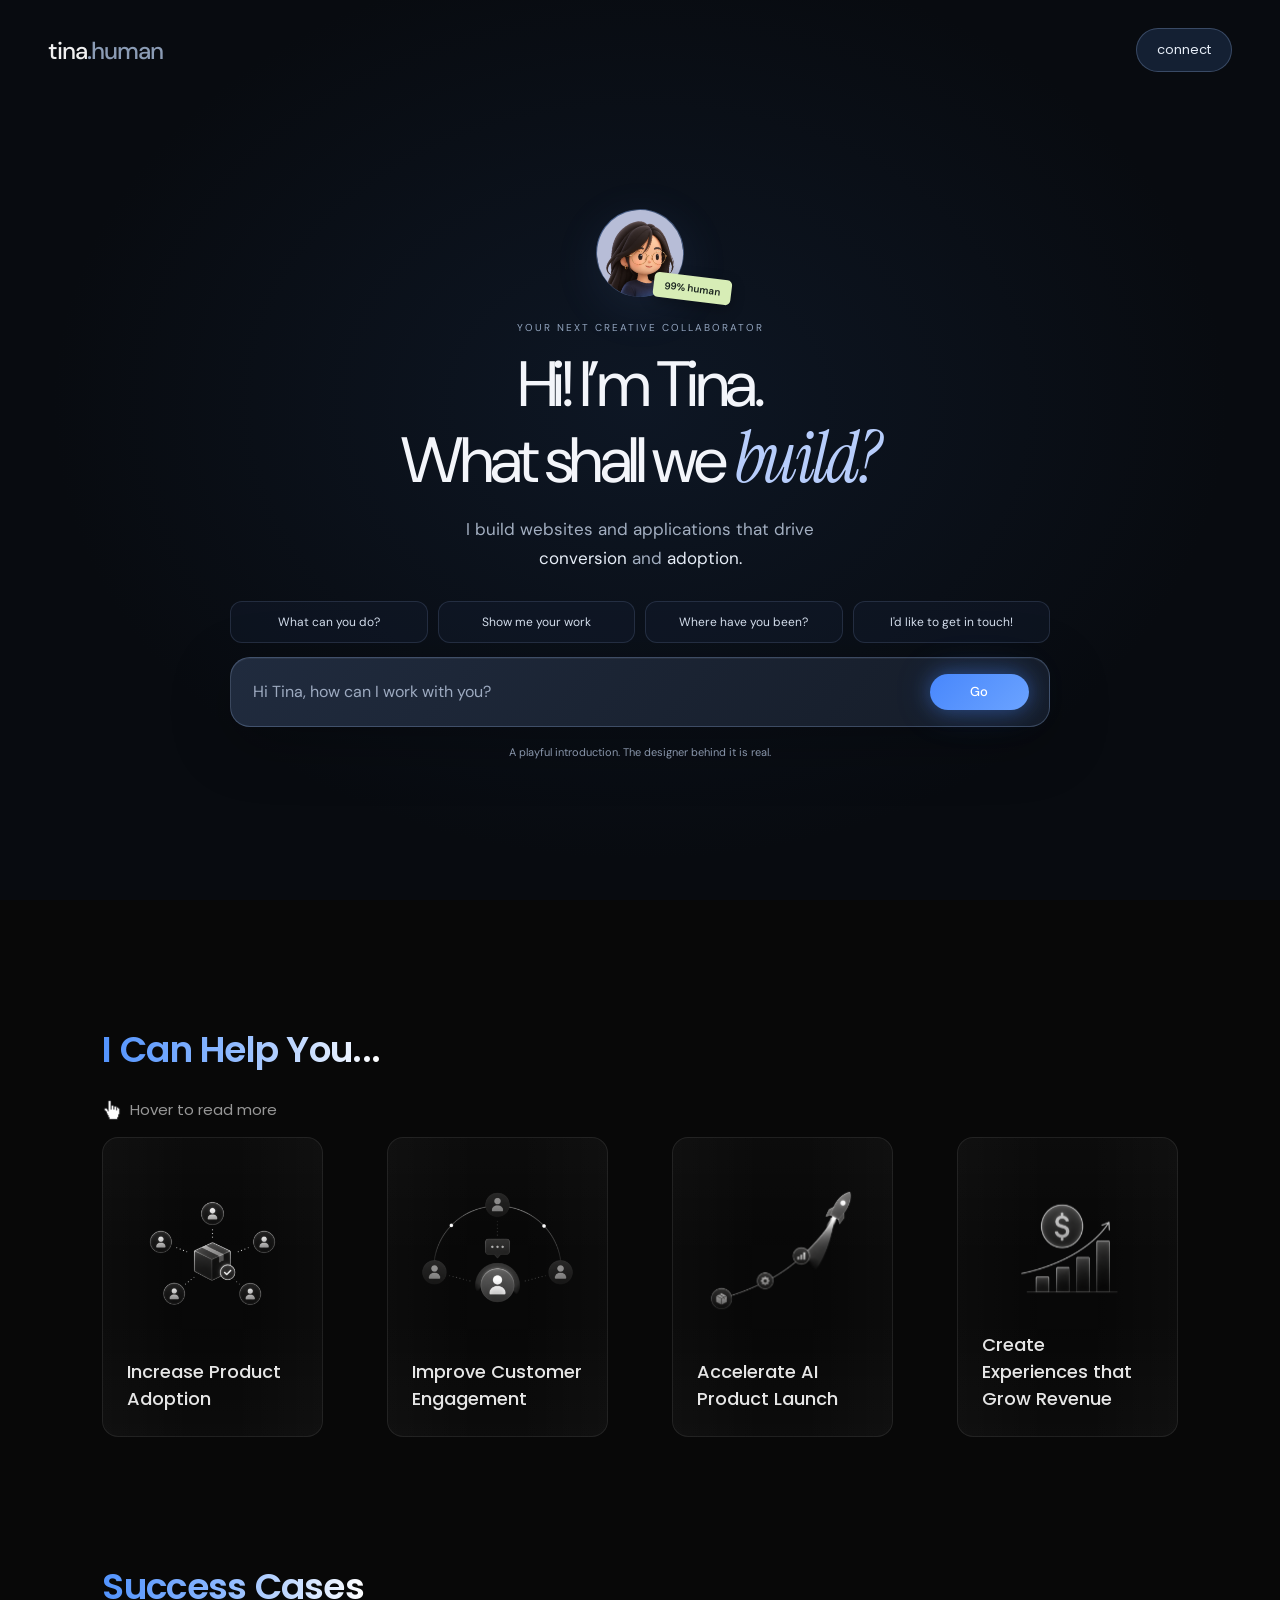
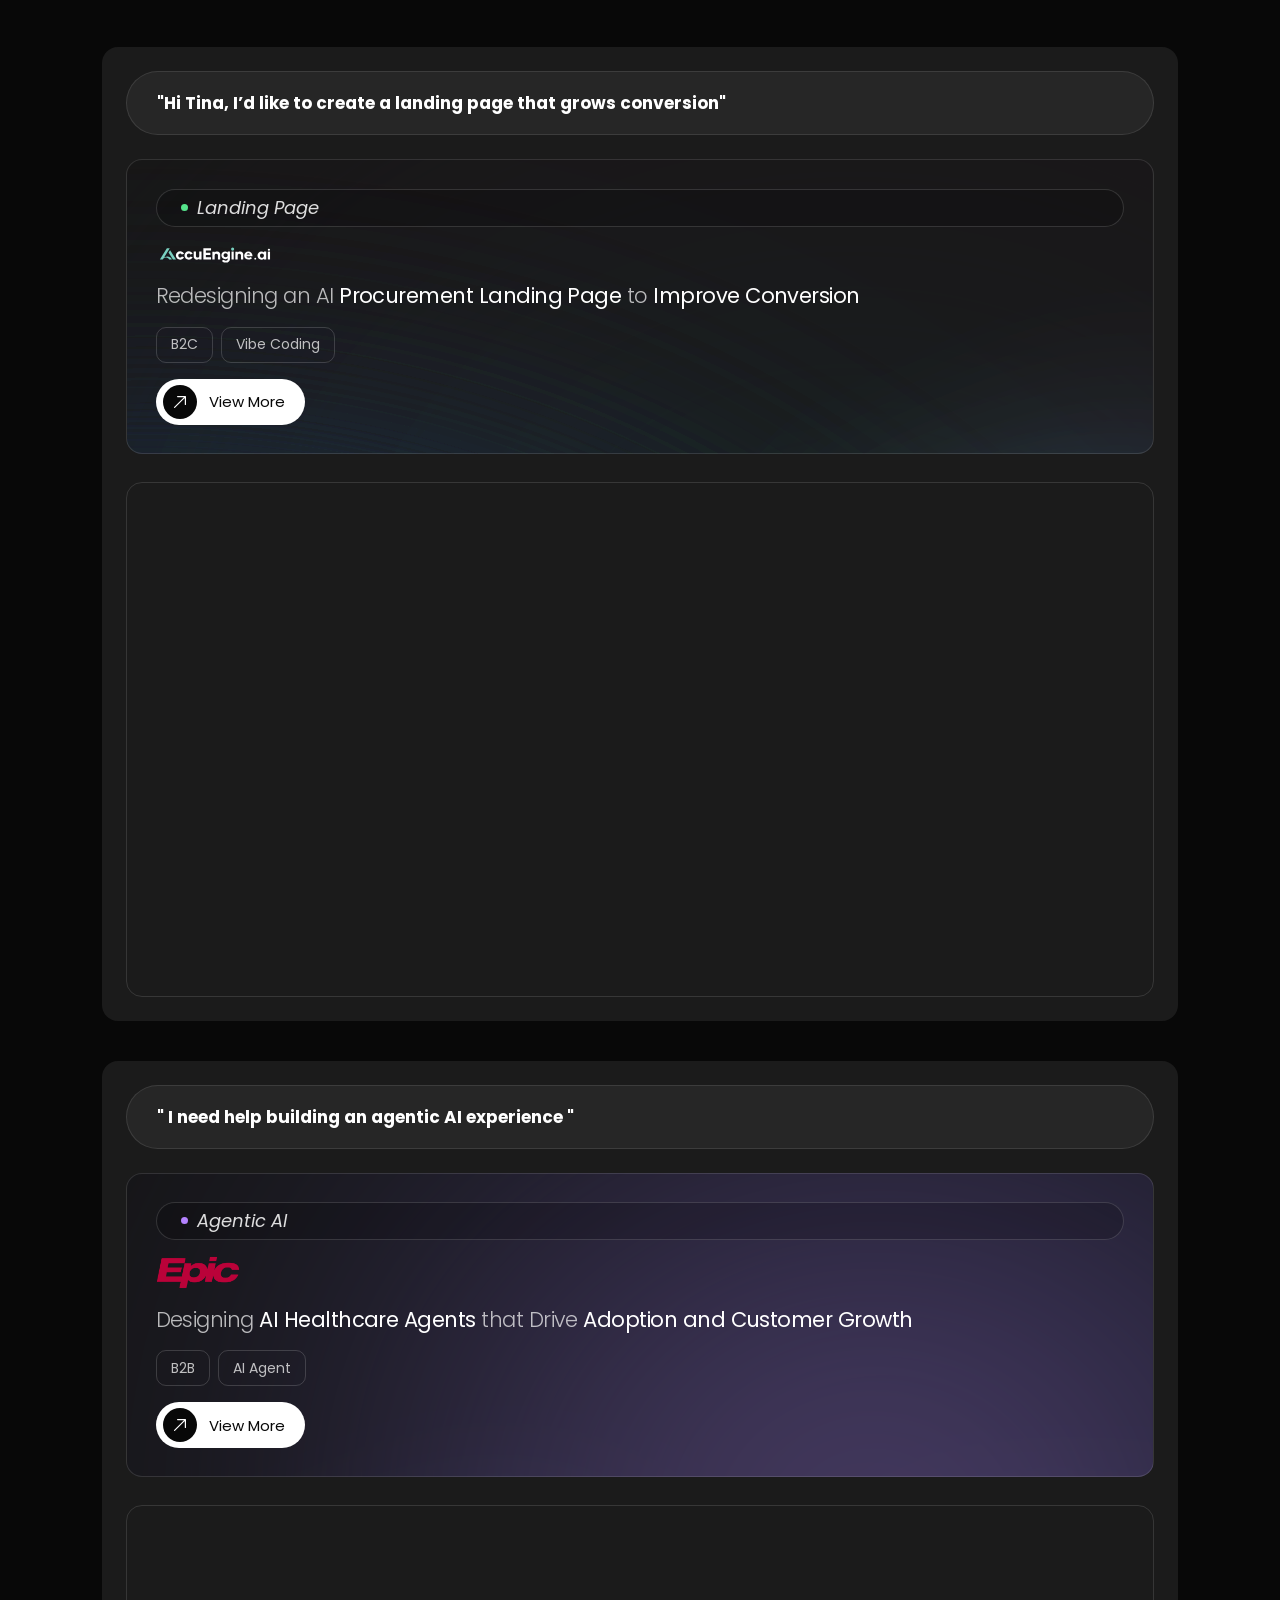
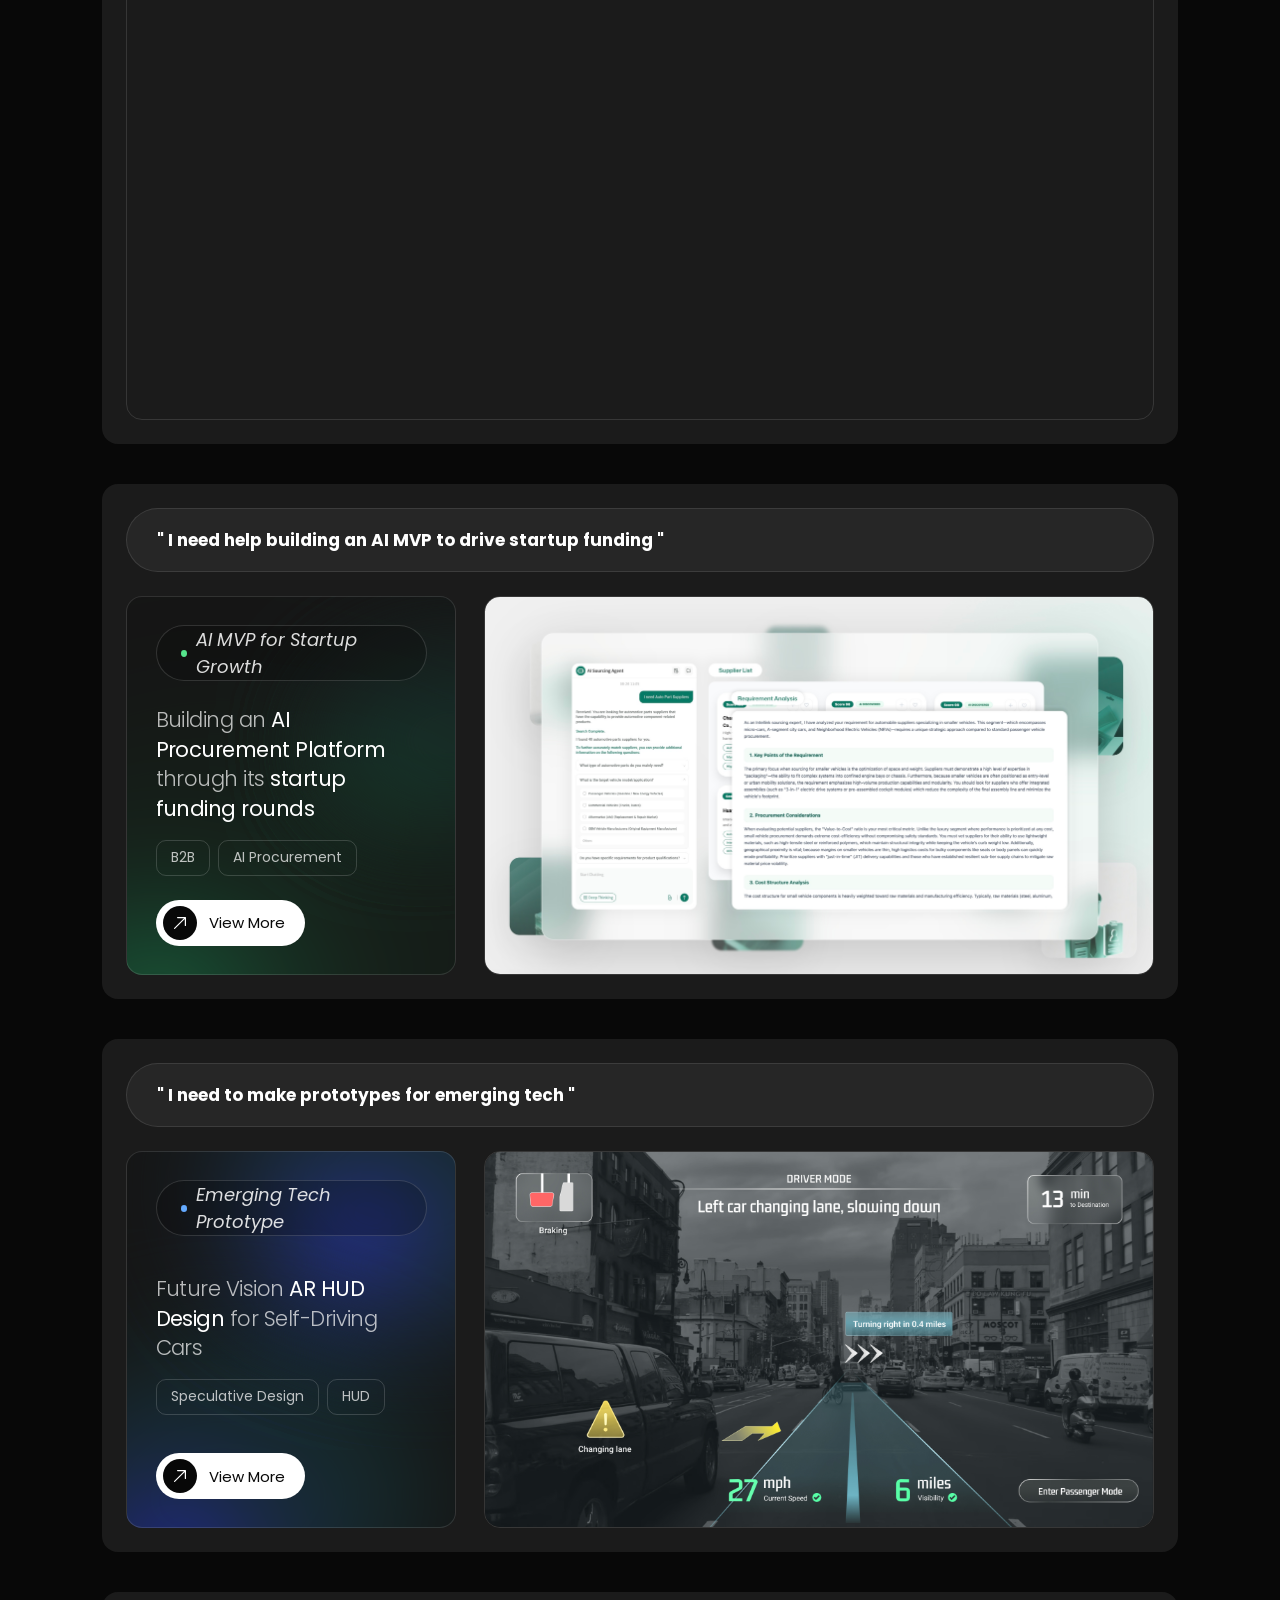
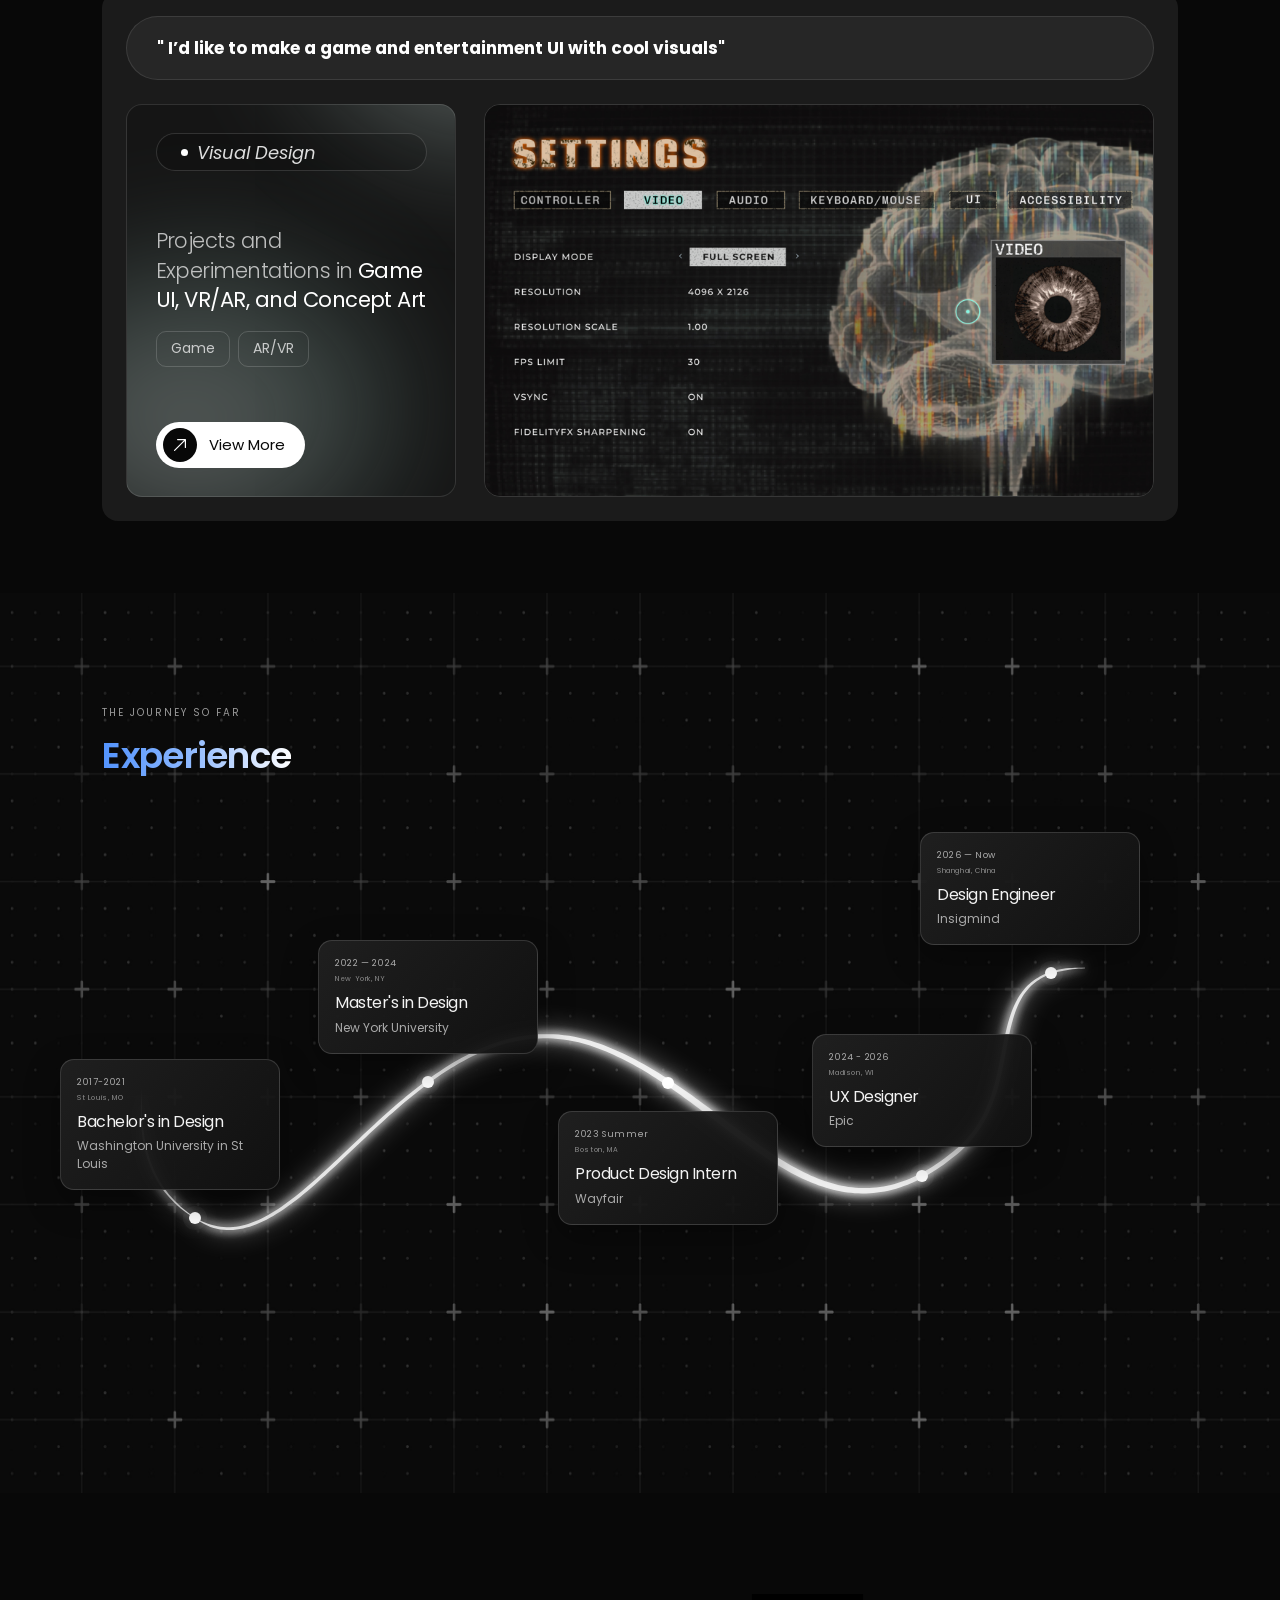
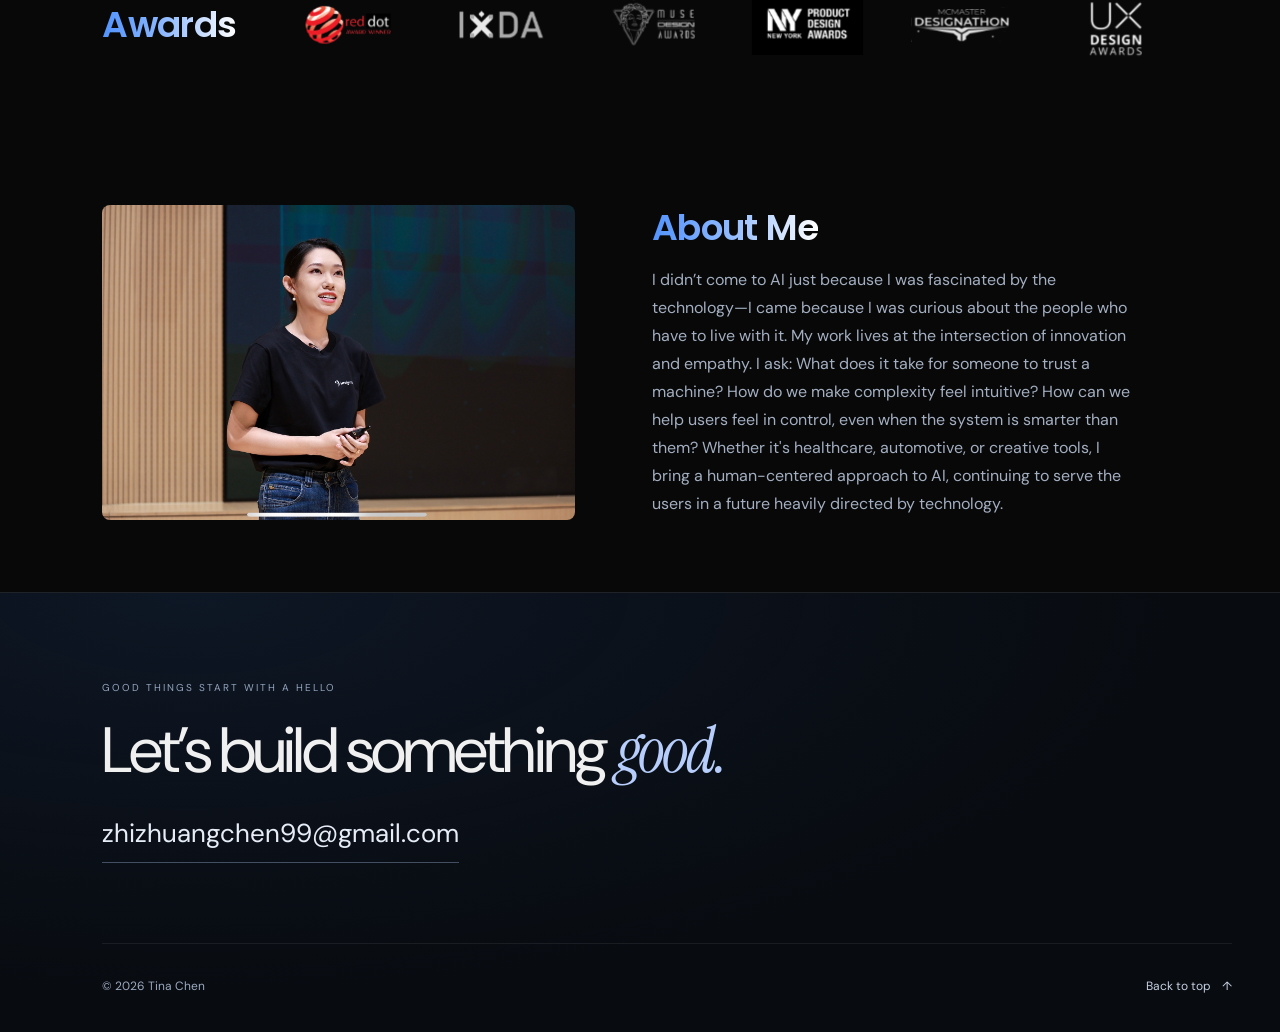
==== commit 61ad9733: "swapped case studies" ====
--- a/index.html
+++ b/index.html
@@ -138,6 +138,40 @@
     </div>
     <div class="success-case-box">
       <div class="success-case-banner">
+        <p class="success-case-banner-text">" I need help building an agentic AI experience "</p>
+        <div class="success-case-gradient"></div>
+      </div>
+      <div class="success-case-columns">
+        <div class="success-case-column success-case-column--image success-case-column--gradient-3">
+          <div class="case-tag">
+            <span class="case-tag-dot"></span>
+            <span>Agentic AI</span>
+          </div>
+          <img class="case-logo" src="homepage assets/Epic_Systems.svg.webp" alt="Epic" loading="lazy">
+          <h3 class="case-title">Designing <strong>AI Healthcare Agents </strong> that Drive <strong> Adoption and Customer Growth </strong></h3>
+          <div class="UX-tag-list">
+            <span class="UX-tag">B2B</span>
+            <span class="UX-tag">AI Agent</span>
+          </div>
+          <a class="case-button" href="Epic/epic.html">
+            <span class="case-button-icon" aria-hidden="true">
+              <svg viewBox="0 0 20 20">
+                <path d="M5.5 14.5 14.5 5.5M8 5.5h6.5V12"></path>
+              </svg>
+            </span>
+            <span>View More</span>
+          </a>
+        </div>
+        <div class="success-case-column success-case-preview">
+          <video autoplay muted loop playsinline preload="metadata" aria-label="Epic final demo video">
+            <source src="Epic/Epic-Final-Demo.mp4" type="video/mp4">
+            Your browser does not support embedded video.
+          </video>
+        </div>
+      </div>
+    </div>
+    <div class="success-case-box">
+      <div class="success-case-banner">
         <p class="success-case-banner-text">" I need help building an AI MVP to drive startup funding "</p>
         <div class="success-case-gradient"></div>
       </div>
@@ -163,40 +197,6 @@
         </div>
         <div class="success-case-column success-case-preview">
           <img src="homepage assets/InsigmindThumbnail.jpg" alt="Insigmind AI platform case study preview" loading="lazy">
-        </div>
-      </div>
-    </div>
-    <div class="success-case-box">
-      <div class="success-case-banner">
-        <p class="success-case-banner-text">" I need help building an agentic AI experience "</p>
-        <div class="success-case-gradient"></div>
-      </div>
-      <div class="success-case-columns">
-        <div class="success-case-column success-case-column--image success-case-column--gradient-3">
-          <div class="case-tag">
-            <span class="case-tag-dot"></span>
-            <span>Agentic AI</span>
-          </div>
-          <img class="case-logo" src="homepage assets/Epic_Systems.svg.webp" alt="Epic" loading="lazy">
-          <h3 class="case-title">Designing <strong>AI Healthcare Agents </strong> that Drive <strong> Adoption and Customer Growth </strong></h3>
-          <div class="UX-tag-list">
-            <span class="UX-tag">B2B</span>
-            <span class="UX-tag">AI Agent</span>
-          </div>
-          <a class="case-button" href="Epic/epic.html">
-            <span class="case-button-icon" aria-hidden="true">
-              <svg viewBox="0 0 20 20">
-                <path d="M5.5 14.5 14.5 5.5M8 5.5h6.5V12"></path>
-              </svg>
-            </span>
-            <span>View More</span>
-          </a>
-        </div>
-        <div class="success-case-column success-case-preview">
-          <video autoplay muted loop playsinline preload="metadata" aria-label="Epic final demo video">
-            <source src="Epic/Epic-Final-Demo.mp4" type="video/mp4">
-            Your browser does not support embedded video.
-          </video>
         </div>
       </div>
     </div>
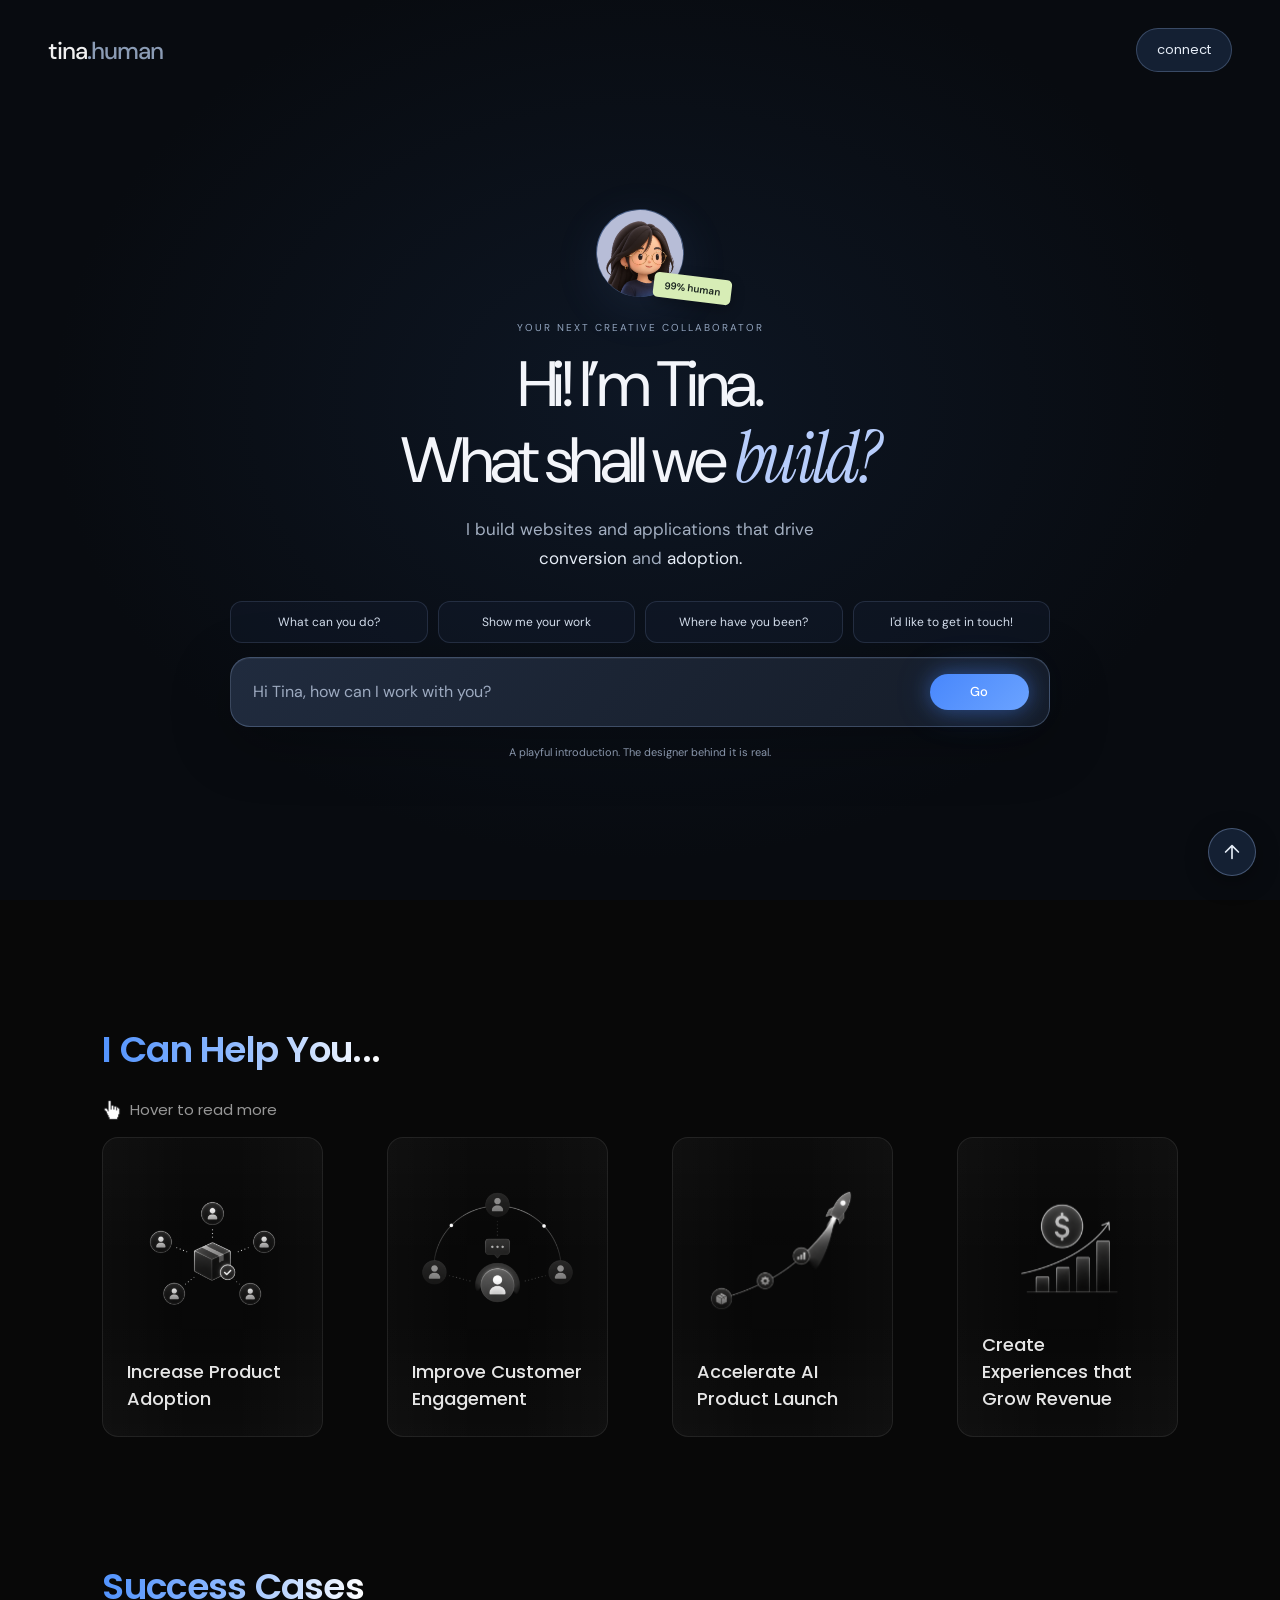
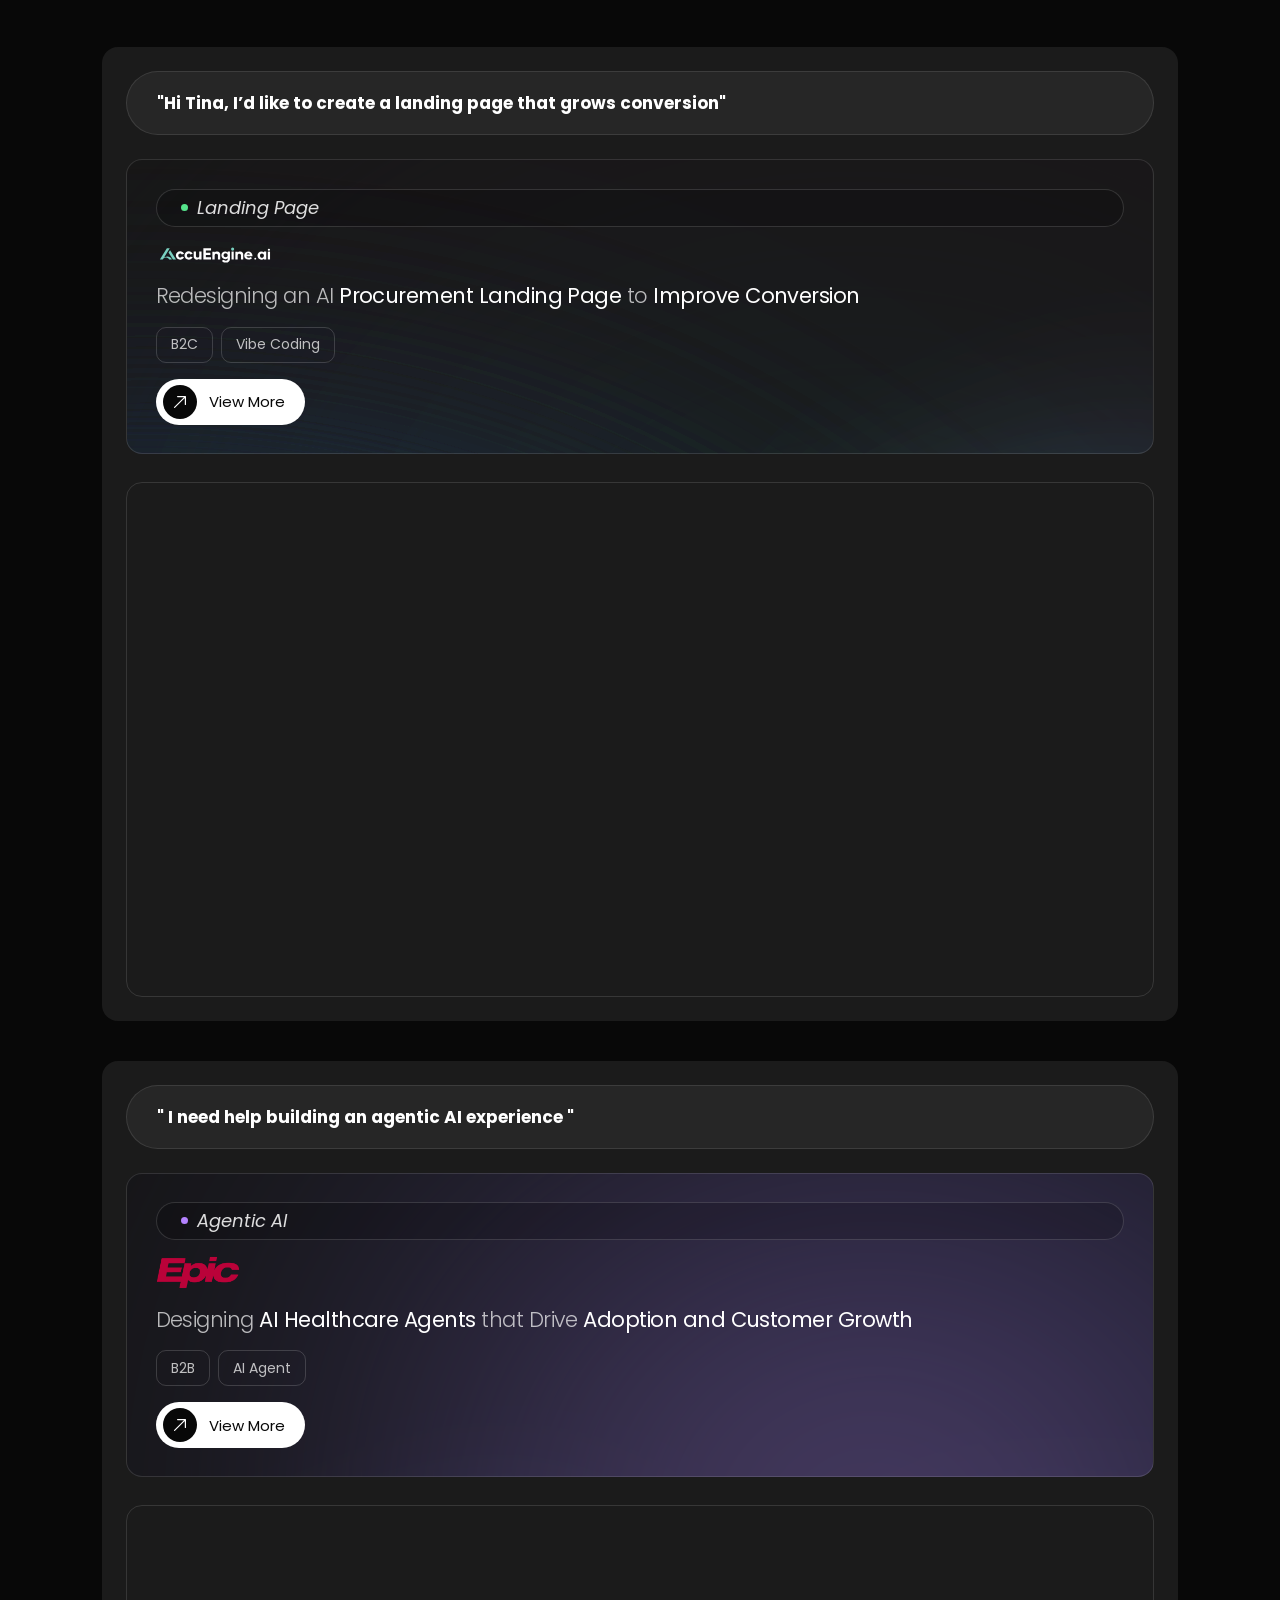
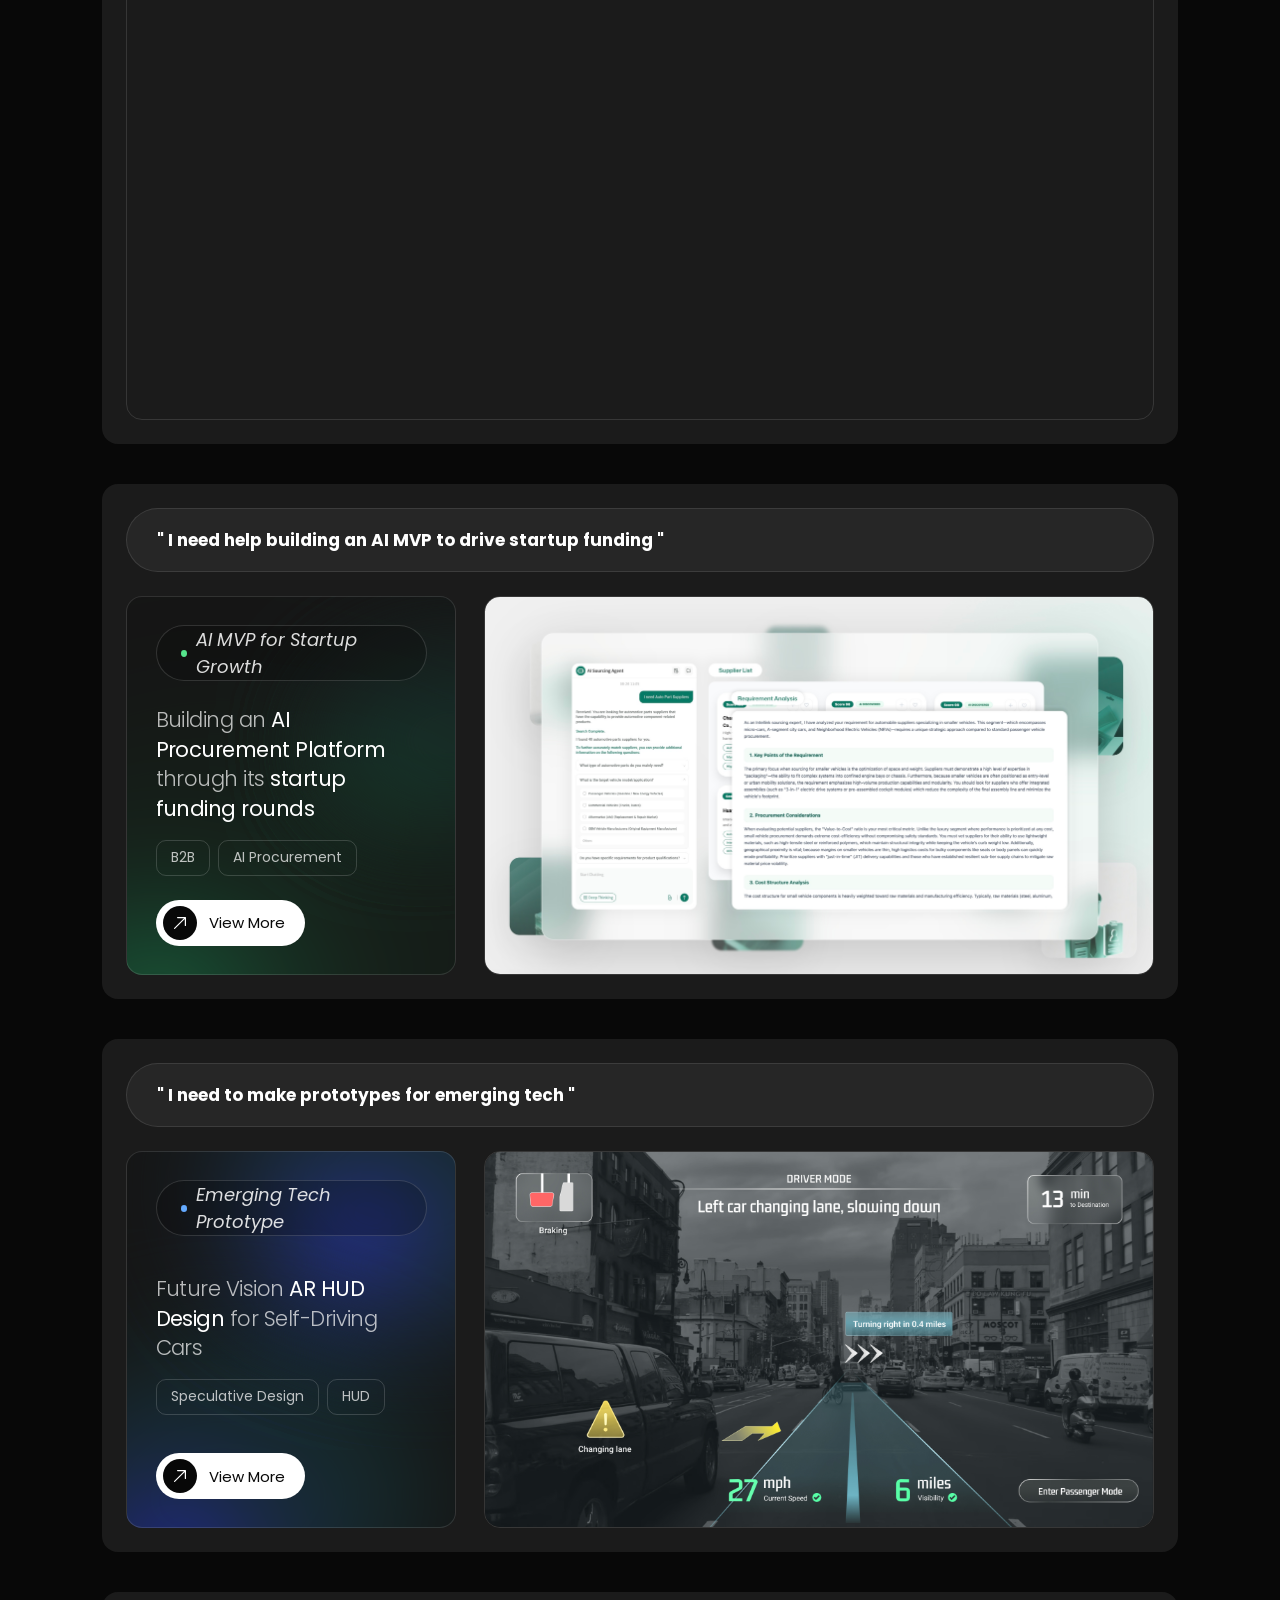
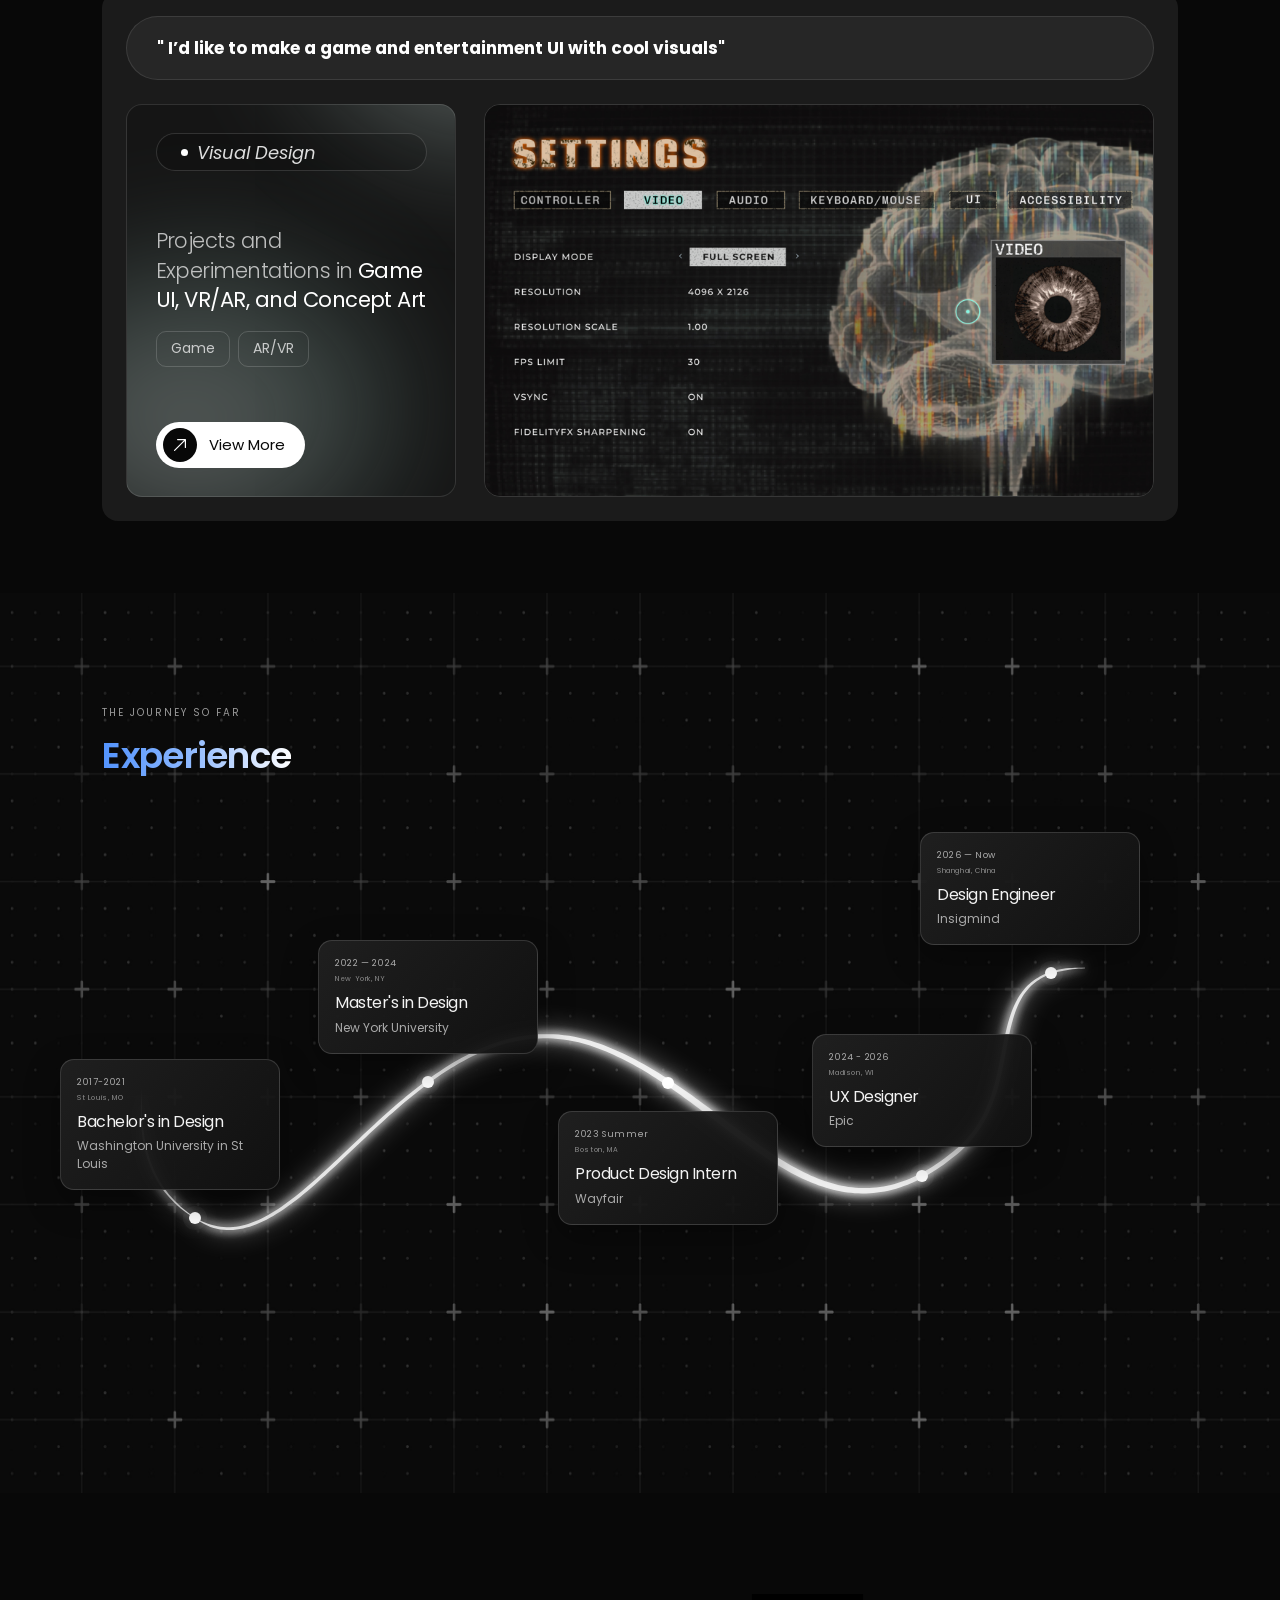
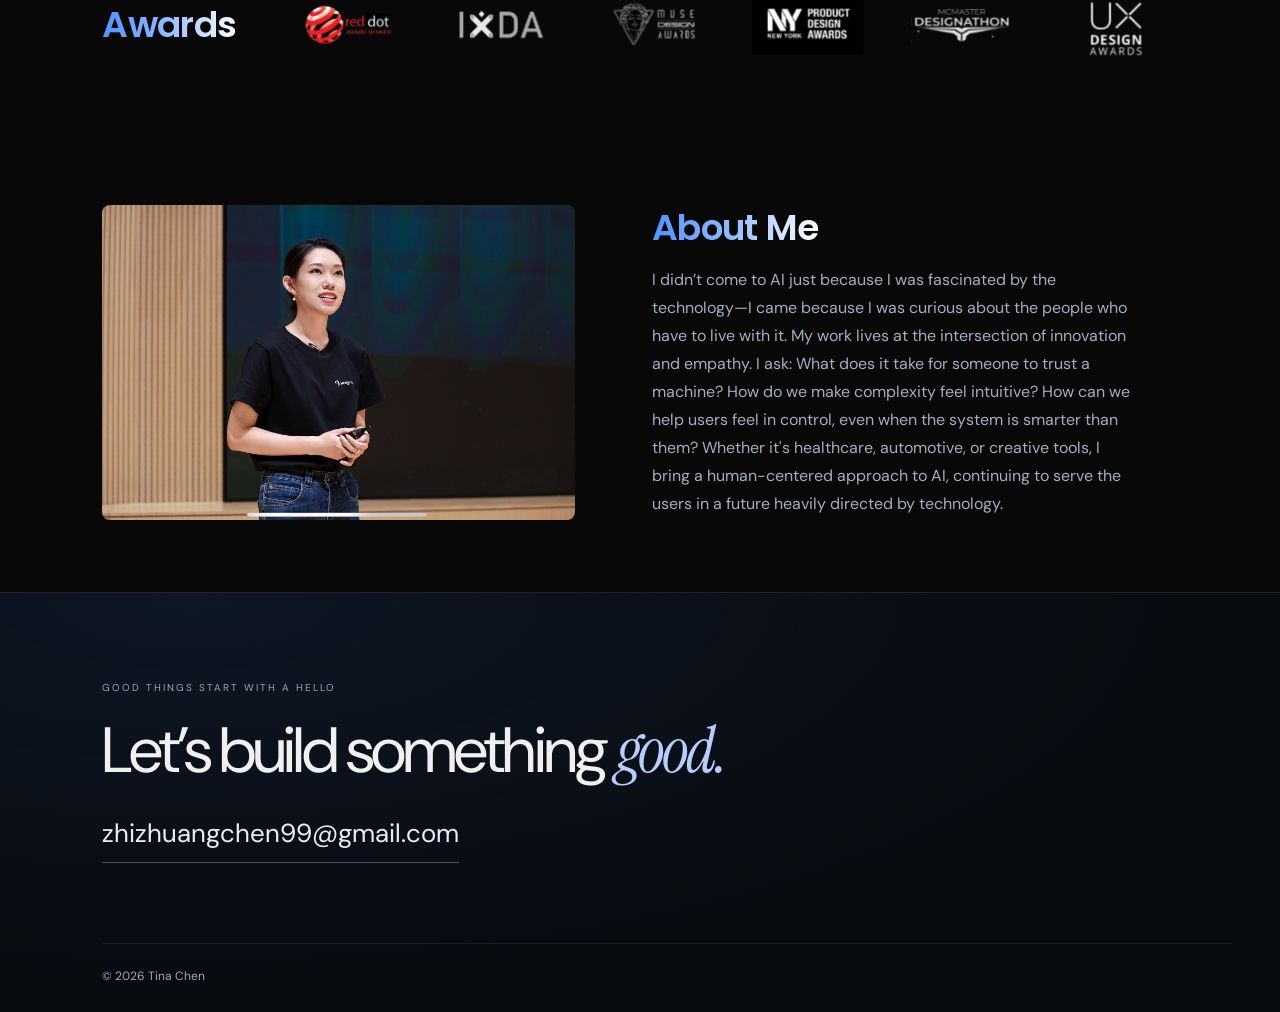
==== commit 1d9b7b2f: "fix ARHUD" ====
--- a/index.html
+++ b/index.html
@@ -30,12 +30,12 @@
         <div class="tina-chat-prompts" aria-label="Start a conversation">
           <a href="#help-companies">What can you do?</a>
           <a href="#success-cases">Show me your work</a>
-          <button type="button">Where have you been?</button>
-          <button type="button">I'd like to get in touch!</button>
+          <a href="#experience">Where have you been?</a>
+          <a href="#contact">I'd like to get in touch!</a>
         </div>
         <form class="tina-chat-composer">
           <p class="tina-chat-placeholder">Hi Tina, how can I work with you?</p>
-          <div class="tina-chat-composer-bottom"><button class="hero-intro-btn hero-intro-btn--primary tina-chat-go" type="submit" aria-label="Send message">Go</button></div>
+          <div class="tina-chat-composer-bottom"><button class="hero-intro-btn hero-intro-btn--primary tina-chat-go" type="submit" aria-label="Go to contact">Go</button></div>
         </form>
         <p class="tina-chat-footnote">A playful introduction. The designer behind it is real.</p>
       </div>
@@ -338,9 +338,14 @@
     </div>
     <div class="contact-bottom">
       <p>© 2026 Tina Chen</p>
-      <a href="#top">Back to top <span aria-hidden="true">↑</span></a>
     </div>
   </footer>
+
+  <a class="back-to-top" href="#top" aria-label="Back to top">
+    <svg viewBox="0 0 24 24" fill="none" aria-hidden="true">
+      <path d="M12 19V5M5 12l7-7 7 7" />
+    </svg>
+  </a>
 
   <div class="case-transition" aria-hidden="true">
     <div class="case-transition-preview">
@@ -489,12 +494,12 @@
       }
     });
 
-    // The composer opens an email draft; prompt links navigate directly.
+    // The composer and contact prompt navigate to the footer.
     (() => {
       const form = document.querySelector('.tina-chat-composer');
       form.addEventListener('submit', event => {
         event.preventDefault();
-        window.location.href = 'mailto:hello@studio.com?subject=Let%E2%80%99s%20build%20something&body=' + encodeURIComponent('Hi Tina, how can I work with you?');
+        window.location.hash = 'contact';
       });
     })();
 
--- a/style.css
+++ b/style.css
@@ -901,9 +901,30 @@
   font-size: 12px;
 }
 
-.contact-bottom a { padding: 10px 0; color: #c6d1e2; text-decoration: none; }
-.contact-bottom a:hover { text-decoration: underline; text-underline-offset: 4px; }
-.contact-bottom a span { margin-left: 8px; }
+.back-to-top {
+  position: fixed;
+  right: max(24px, env(safe-area-inset-right));
+  bottom: max(24px, env(safe-area-inset-bottom));
+  z-index: 100;
+  display: grid;
+  place-items: center;
+  width: 48px;
+  height: 48px;
+  border: 1px solid #a9c6fa55;
+  border-radius: 50%;
+  background: #142033;
+  color: #e6edf7;
+  box-shadow: 0 6px 24px #0005;
+  transition: background .2s, transform .2s;
+}
+.back-to-top svg { width: 22px; height: 22px; stroke: currentColor; stroke-width: 1.8; stroke-linecap: round; stroke-linejoin: round; }
+.back-to-top:hover { background: #243553; transform: translateY(-3px); }
+.back-to-top:focus-visible { outline: 2px solid #b7cdfb; outline-offset: 4px; }
+
+@media (prefers-reduced-motion: reduce) {
+  html, body { scroll-behavior: auto; }
+  .back-to-top { transition: none; }
+}
 
 @media (prefers-reduced-motion: reduce) {
   .contact-email, .contact-arrow { transition: none; }
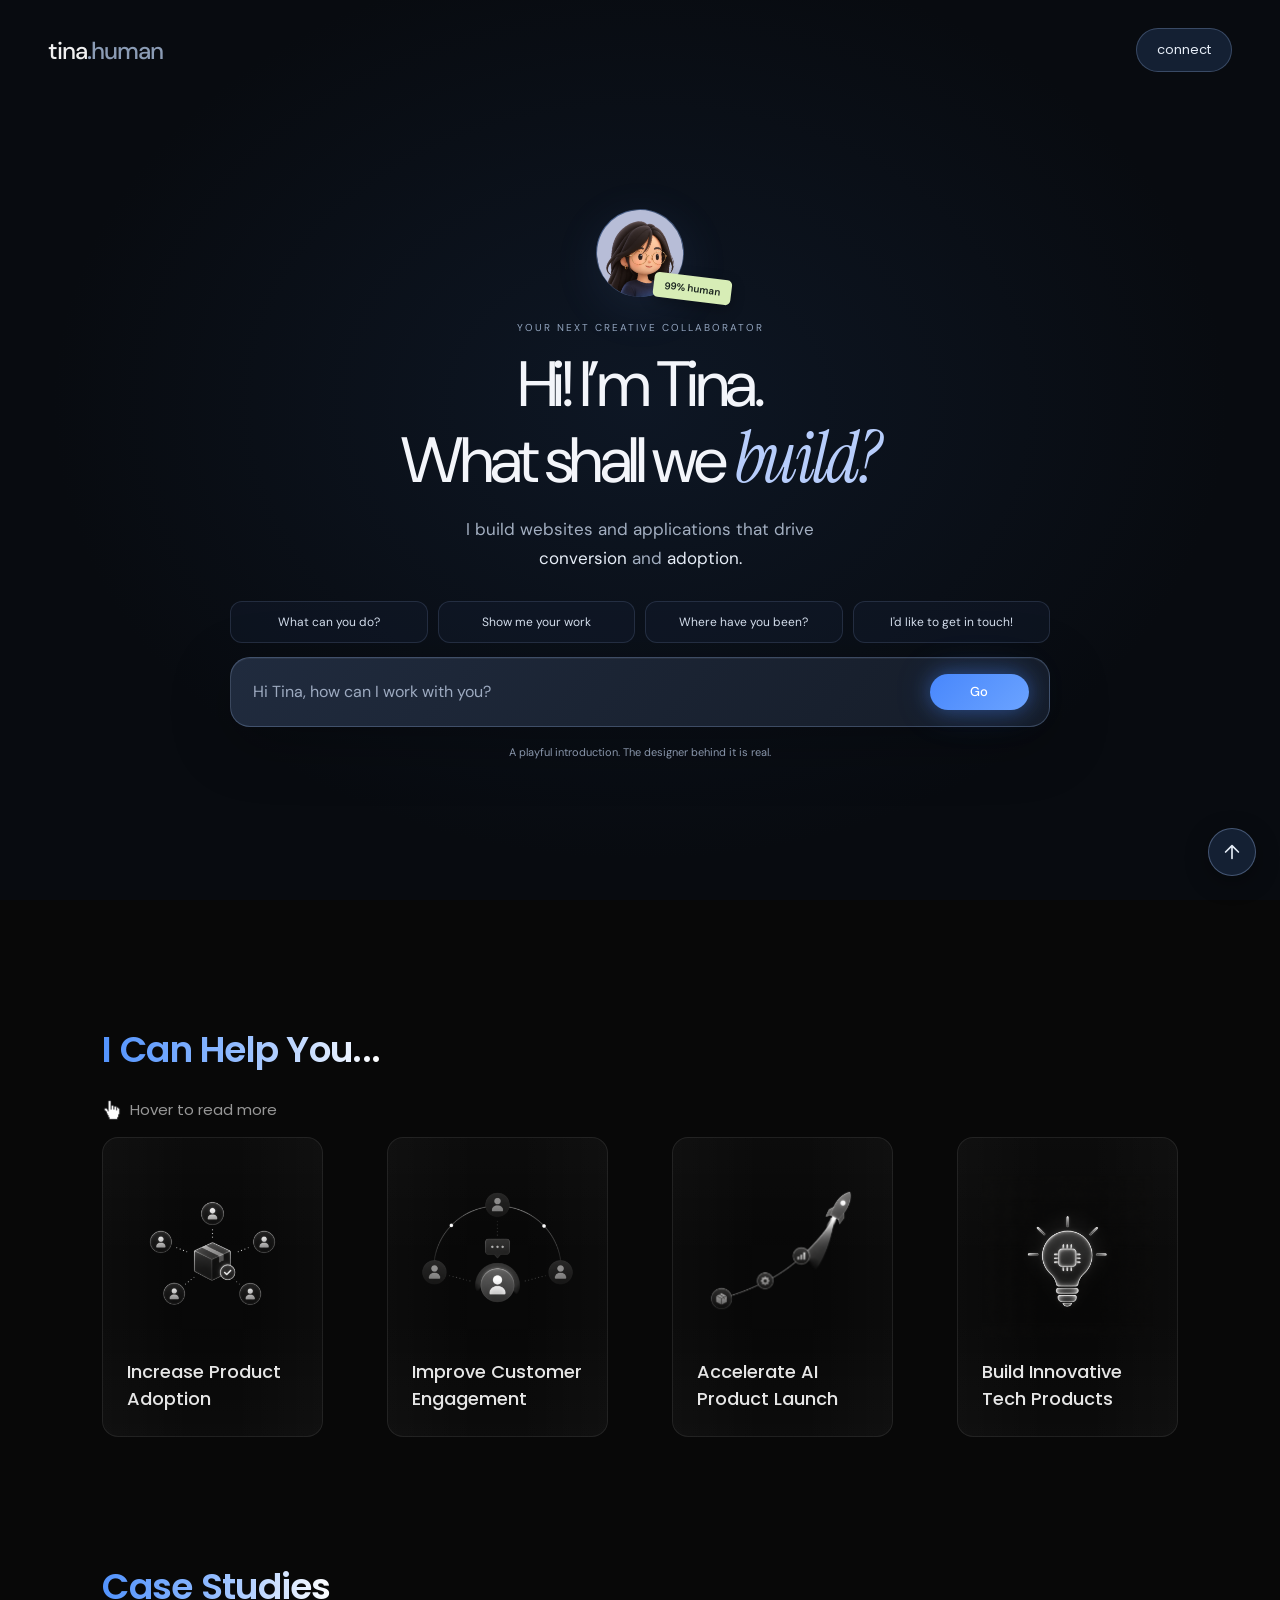
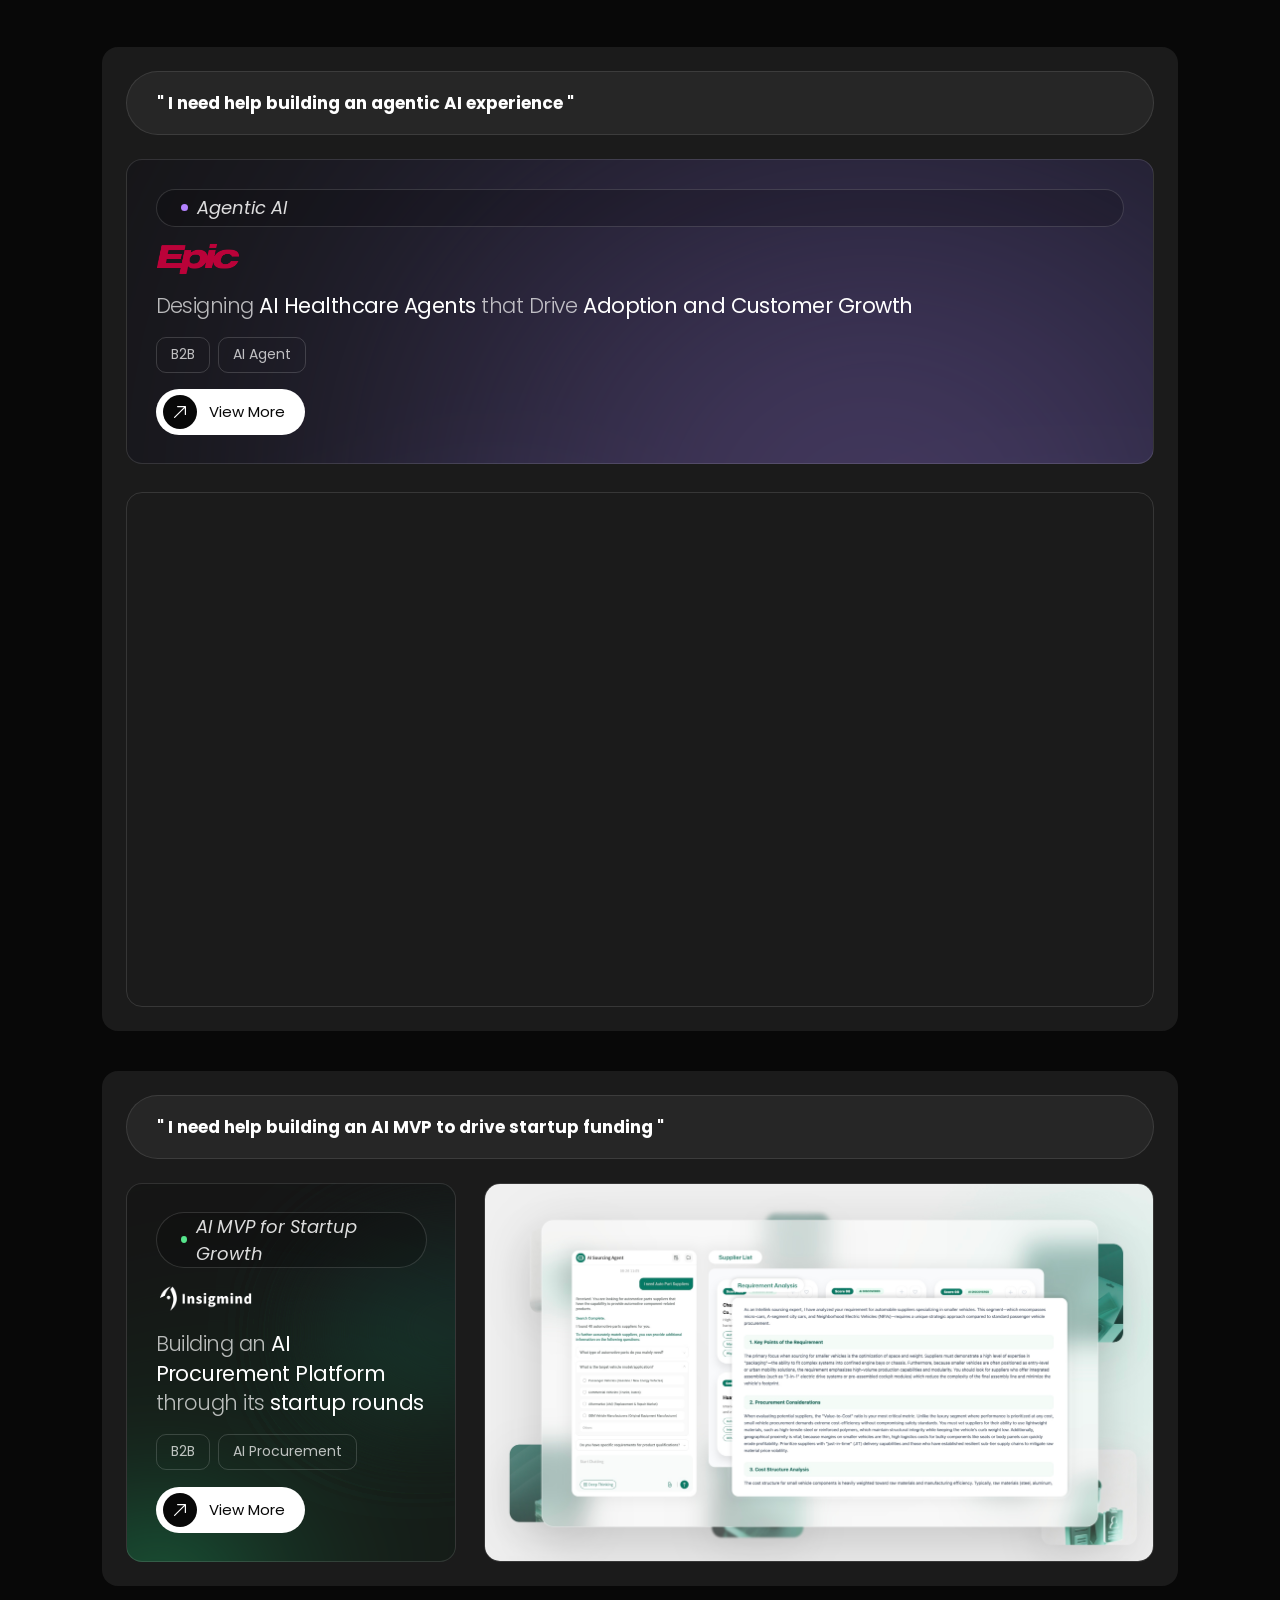
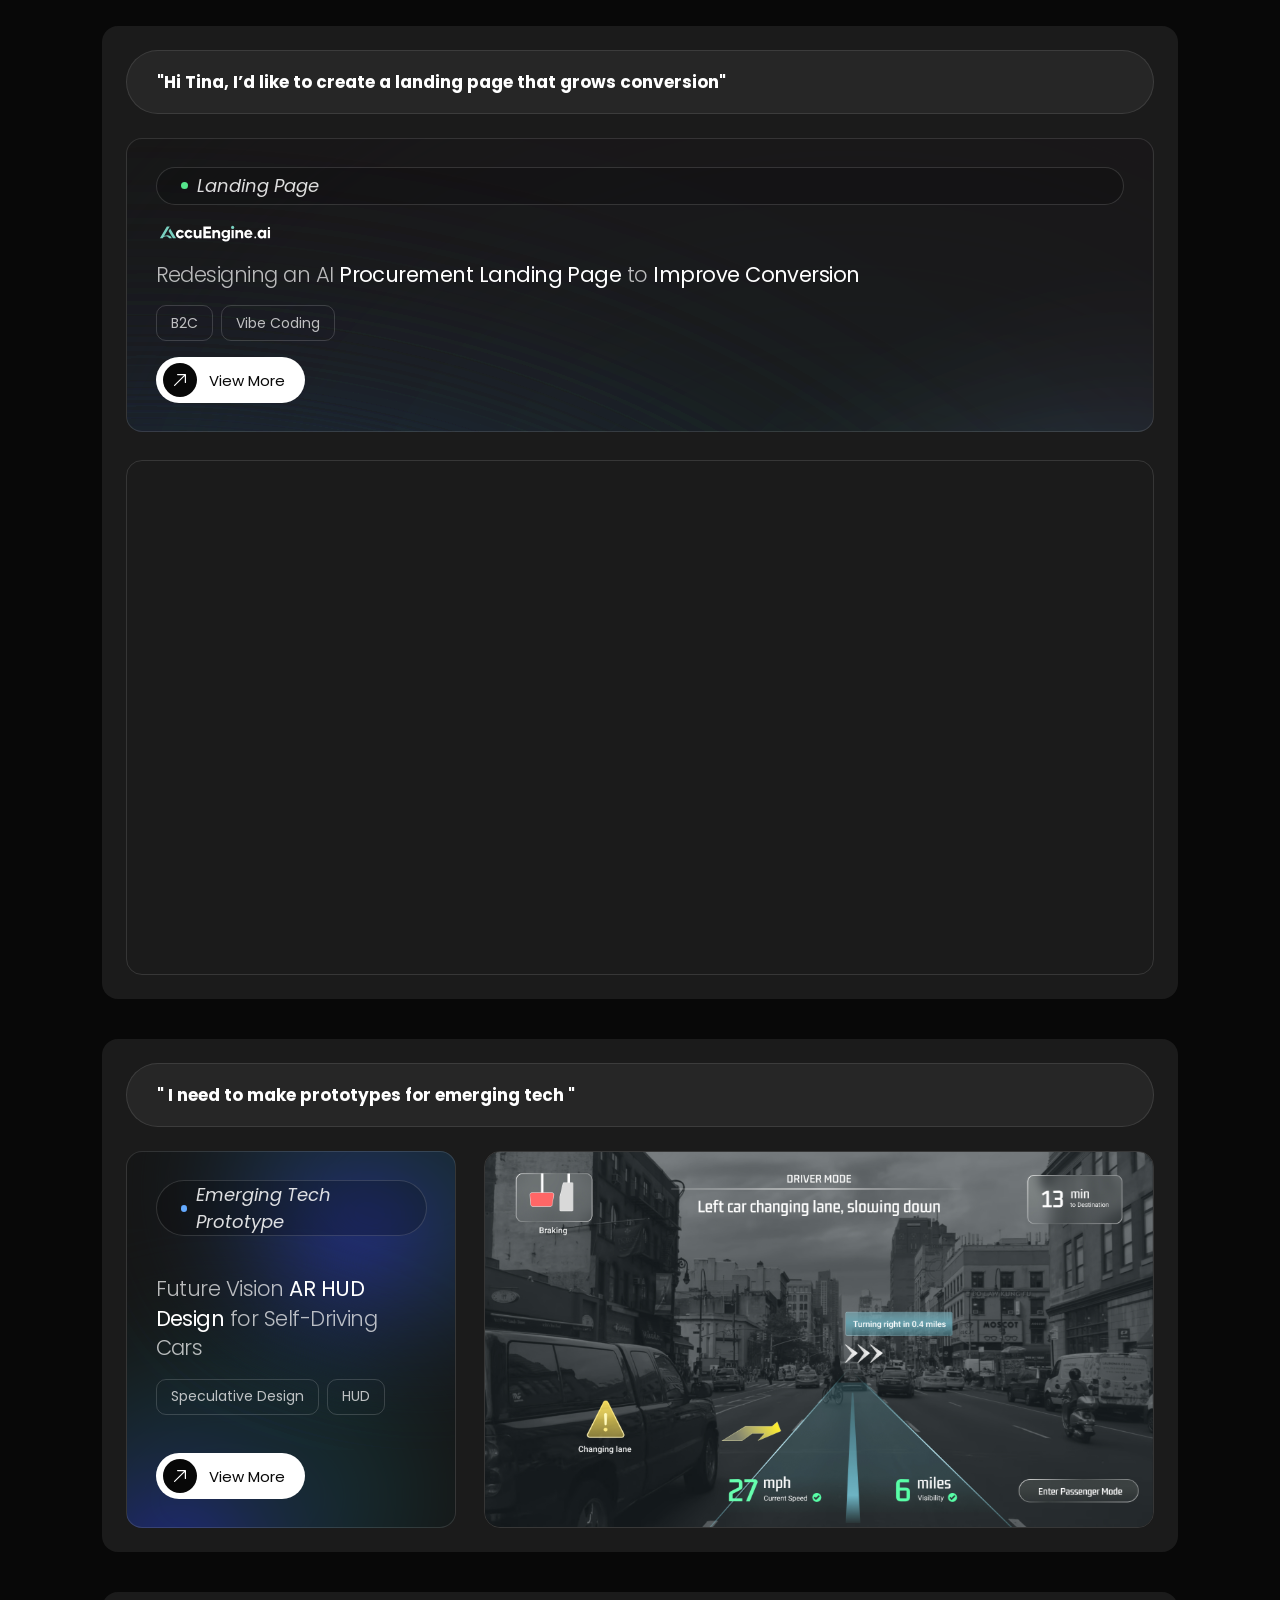
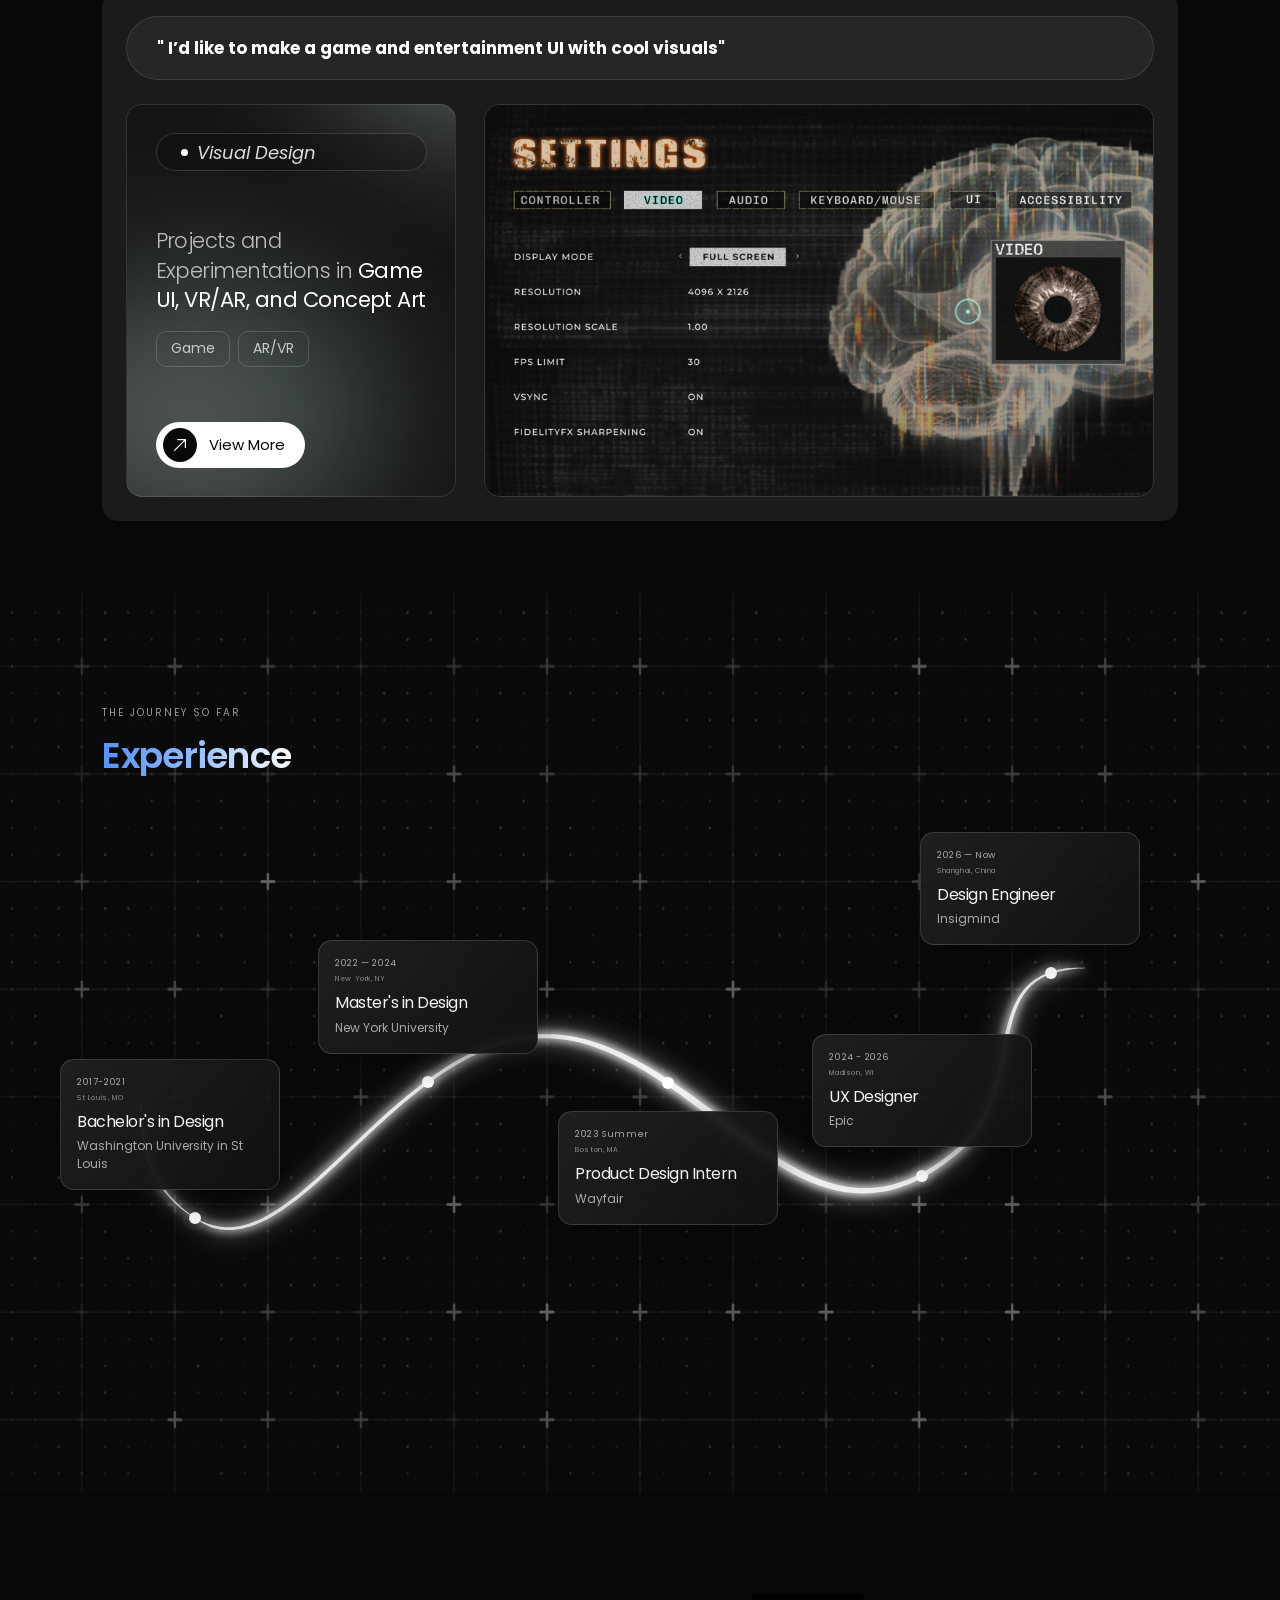
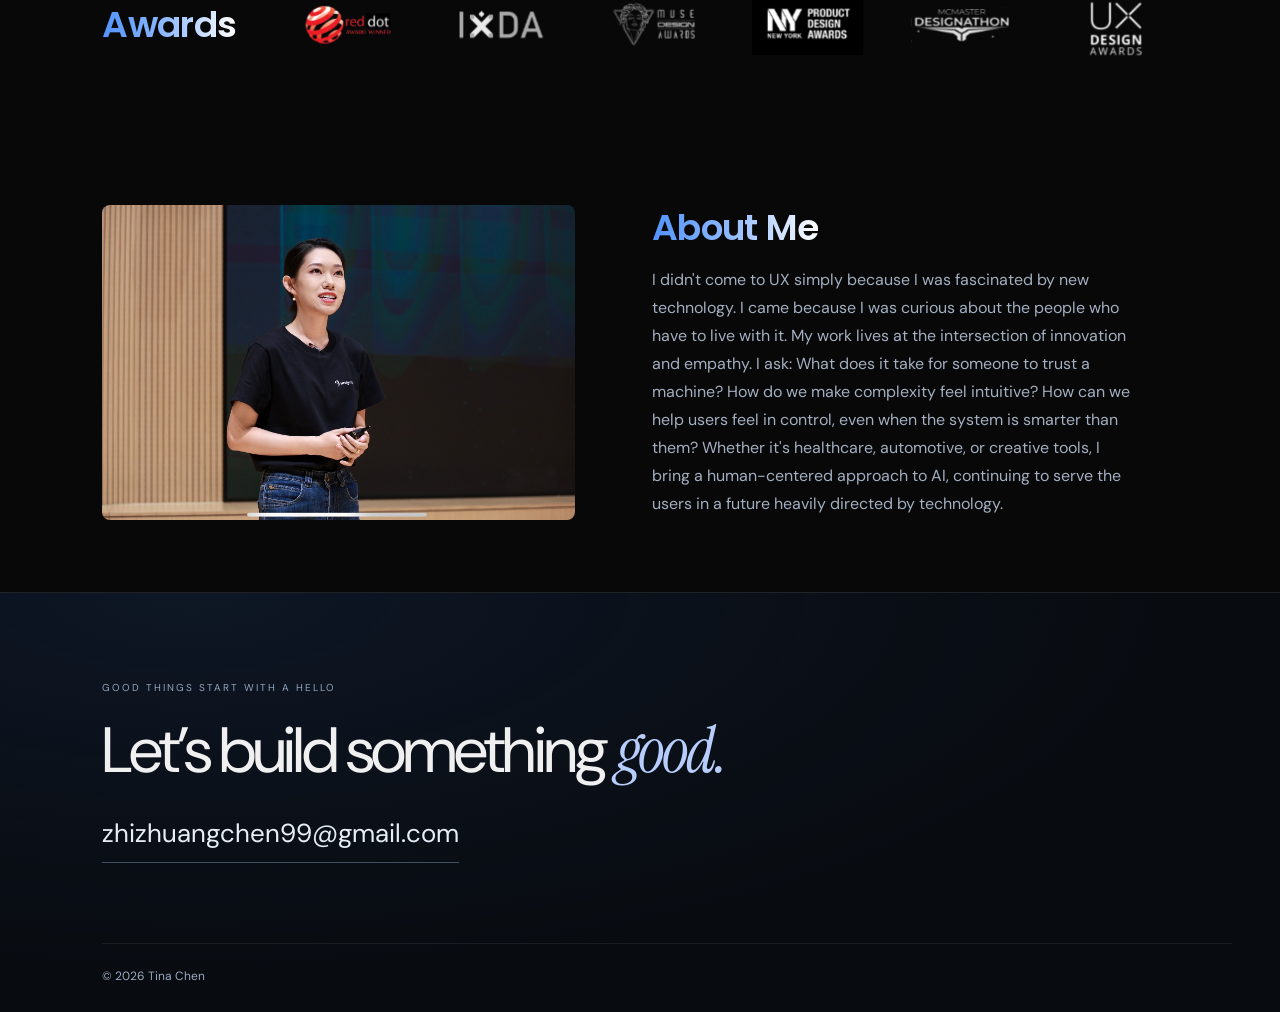
==== commit ed4df46b: "add background context to epic, finished AR HUD" ====
--- a/index.html
+++ b/index.html
@@ -85,15 +85,15 @@
           </div>
         </div>
       </article>
-      <article class="homepage-card" tabindex="0" aria-label="Create Experiences that Grow Revenue">
+      <article class="homepage-card" tabindex="0" aria-label="Build Innovative Tech Products">
         <div class="homepage-card-inner">
           <div class="homepage-card-face homepage-card-front">
-            <img class="homepage-card-image" src="homepage assets/help4.svg" alt="" />
-            <p class="homepage-card-text">Create Experiences that Grow Revenue</p>
+            <img class="homepage-card-image" src="homepage assets/help5.png" alt="" />
+            <p class="homepage-card-text">Build Innovative Tech Products</p>
           </div>
           <div class="homepage-card-face homepage-card-back">
-            <h3 class="homepage-card-back-title">Create Experiences that Grow Revenue</h3>
-            <p class="homepage-card-back-text">Design conversion-focused experiences that connect customer needs with measurable business growth.</p>
+            <h3 class="homepage-card-back-title">Build Innovative Tech Products</h3>
+            <p class="homepage-card-back-text">Turn bold ideas and emerging technology into intuitive products that solve real problems.</p>
           </div>
         </div>
       </article>
@@ -101,7 +101,72 @@
   </section>
 
   <section class="homepage-section" id="success-cases">
-    <h2 class="homepage-section-title">Success Cases</h2>
+    <h2 class="homepage-section-title">Case Studies</h2>
+    <div class="success-case-box">
+      <div class="success-case-banner">
+        <p class="success-case-banner-text">" I need help building an agentic AI experience "</p>
+        <div class="success-case-gradient"></div>
+      </div>
+      <div class="success-case-columns">
+        <div class="success-case-column success-case-column--image success-case-column--gradient-3">
+          <div class="case-tag">
+            <span class="case-tag-dot"></span>
+            <span>Agentic AI</span>
+          </div>
+          <img class="case-logo" src="homepage assets/Epic_Systems.svg.webp" alt="Epic" loading="lazy">
+          <h3 class="case-title">Designing <strong>AI Healthcare Agents </strong> that Drive <strong> Adoption and Customer Growth </strong></h3>
+          <div class="UX-tag-list">
+            <span class="UX-tag">B2B</span>
+            <span class="UX-tag">AI Agent</span>
+          </div>
+          <a class="case-button" href="Epic/epic.html">
+            <span class="case-button-icon" aria-hidden="true">
+              <svg viewBox="0 0 20 20">
+                <path d="M5.5 14.5 14.5 5.5M8 5.5h6.5V12"></path>
+              </svg>
+            </span>
+            <span>View More</span>
+          </a>
+        </div>
+        <div class="success-case-column success-case-preview">
+          <video autoplay muted loop playsinline preload="metadata" aria-label="Epic final demo video">
+            <source src="Epic/Epic-Final-Demo.mp4" type="video/mp4">
+            Your browser does not support embedded video.
+          </video>
+        </div>
+      </div>
+    </div>
+    <div class="success-case-box">
+      <div class="success-case-banner">
+        <p class="success-case-banner-text">" I need help building an AI MVP to drive startup funding "</p>
+        <div class="success-case-gradient"></div>
+      </div>
+      <div class="success-case-columns">
+        <div class="success-case-column success-case-column--image success-case-column--gradient-2">
+          <div class="case-tag">
+            <span class="case-tag-dot"></span>
+            <span>AI MVP for Startup Growth</span>
+          </div>
+          <img class="case-logo case-logo--insigmind" src="homepage assets/Insigmind.png" alt="Insigmind" loading="lazy">
+          <h3 class="case-title">Building an <strong>AI Procurement Platform</strong> through its <strong>startup rounds</strong></h3>
+          <div class="UX-tag-list">
+            <span class="UX-tag">B2B</span>
+            <span class="UX-tag">AI Procurement</span>
+          </div>
+          <a class="case-button" href="Insigmind/insigmind.html">
+            <span class="case-button-icon" aria-hidden="true">
+              <svg viewBox="0 0 20 20">
+                <path d="M5.5 14.5 14.5 5.5M8 5.5h6.5V12"></path>
+              </svg>
+            </span>
+            <span>View More</span>
+          </a>
+        </div>
+        <div class="success-case-column success-case-preview">
+          <img src="homepage assets/InsigmindThumbnail.jpg" alt="Insigmind AI platform case study preview" loading="lazy">
+        </div>
+      </div>
+    </div>
     <div class="success-case-box">
       <div class="success-case-banner">
         <p class="success-case-banner-text">"Hi Tina, I’d like to create a landing page that grows conversion"</p>
@@ -133,70 +198,6 @@
             <source src="Insigmind/AccuEngineDemo.mp4" type="video/mp4">
             Your browser does not support embedded video.
           </video>
-        </div>
-      </div>
-    </div>
-    <div class="success-case-box">
-      <div class="success-case-banner">
-        <p class="success-case-banner-text">" I need help building an agentic AI experience "</p>
-        <div class="success-case-gradient"></div>
-      </div>
-      <div class="success-case-columns">
-        <div class="success-case-column success-case-column--image success-case-column--gradient-3">
-          <div class="case-tag">
-            <span class="case-tag-dot"></span>
-            <span>Agentic AI</span>
-          </div>
-          <img class="case-logo" src="homepage assets/Epic_Systems.svg.webp" alt="Epic" loading="lazy">
-          <h3 class="case-title">Designing <strong>AI Healthcare Agents </strong> that Drive <strong> Adoption and Customer Growth </strong></h3>
-          <div class="UX-tag-list">
-            <span class="UX-tag">B2B</span>
-            <span class="UX-tag">AI Agent</span>
-          </div>
-          <a class="case-button" href="Epic/epic.html">
-            <span class="case-button-icon" aria-hidden="true">
-              <svg viewBox="0 0 20 20">
-                <path d="M5.5 14.5 14.5 5.5M8 5.5h6.5V12"></path>
-              </svg>
-            </span>
-            <span>View More</span>
-          </a>
-        </div>
-        <div class="success-case-column success-case-preview">
-          <video autoplay muted loop playsinline preload="metadata" aria-label="Epic final demo video">
-            <source src="Epic/Epic-Final-Demo.mp4" type="video/mp4">
-            Your browser does not support embedded video.
-          </video>
-        </div>
-      </div>
-    </div>
-    <div class="success-case-box">
-      <div class="success-case-banner">
-        <p class="success-case-banner-text">" I need help building an AI MVP to drive startup funding "</p>
-        <div class="success-case-gradient"></div>
-      </div>
-      <div class="success-case-columns">
-        <div class="success-case-column success-case-column--image success-case-column--gradient-2">
-          <div class="case-tag">
-            <span class="case-tag-dot"></span>
-            <span>AI MVP for Startup Growth</span>
-          </div>
-          <h3 class="case-title">Building an <strong>AI Procurement Platform</strong> through its <strong>startup funding rounds</strong></h3>
-          <div class="UX-tag-list">
-            <span class="UX-tag">B2B</span>
-            <span class="UX-tag">AI Procurement</span>
-          </div>
-          <a class="case-button" href="Insigmind/insigmind.html">
-            <span class="case-button-icon" aria-hidden="true">
-              <svg viewBox="0 0 20 20">
-                <path d="M5.5 14.5 14.5 5.5M8 5.5h6.5V12"></path>
-              </svg>
-            </span>
-            <span>View More</span>
-          </a>
-        </div>
-        <div class="success-case-column success-case-preview">
-          <img src="homepage assets/InsigmindThumbnail.jpg" alt="Insigmind AI platform case study preview" loading="lazy">
         </div>
       </div>
     </div>
@@ -326,7 +327,7 @@
     <img class="about-me-image" src="homepage assets/IMG_2822.jpg" alt="Tina speaking on stage at a presentation" loading="lazy" />
     <div class="about-me-copy">
       <h2 class="homepage-section-title" id="about-title">About Me</h2>
-      <p>I didn’t come to AI just because I was fascinated by the technology—I came because I was curious about the people who have to live with it. My work lives at the intersection of innovation and empathy. I ask: What does it take for someone to trust a machine? How do we make complexity feel intuitive? How can we help users feel in control, even when the system is smarter than them? Whether it's healthcare, automotive, or creative tools, I bring a human-centered approach to AI, continuing to serve the users in a future heavily directed by technology.</p>
+      <p>I didn't come to UX simply because I was fascinated by new technology. I came because I was curious about the people who have to live with it. My work lives at the intersection of innovation and empathy. I ask: What does it take for someone to trust a machine? How do we make complexity feel intuitive? How can we help users feel in control, even when the system is smarter than them? Whether it's healthcare, automotive, or creative tools, I bring a human-centered approach to AI, continuing to serve the users in a future heavily directed by technology.</p>
     </div>
   </section>
 
--- a/style.css
+++ b/style.css
@@ -1059,6 +1059,9 @@
 }
 .case-logo--accuengine {
   width: 120px;
+}
+.case-logo--insigmind {
+  width: 100px;
 }
 .success-case-columns:has(.success-case-preview) .case-logo + .case-title {
   margin-top: 0;
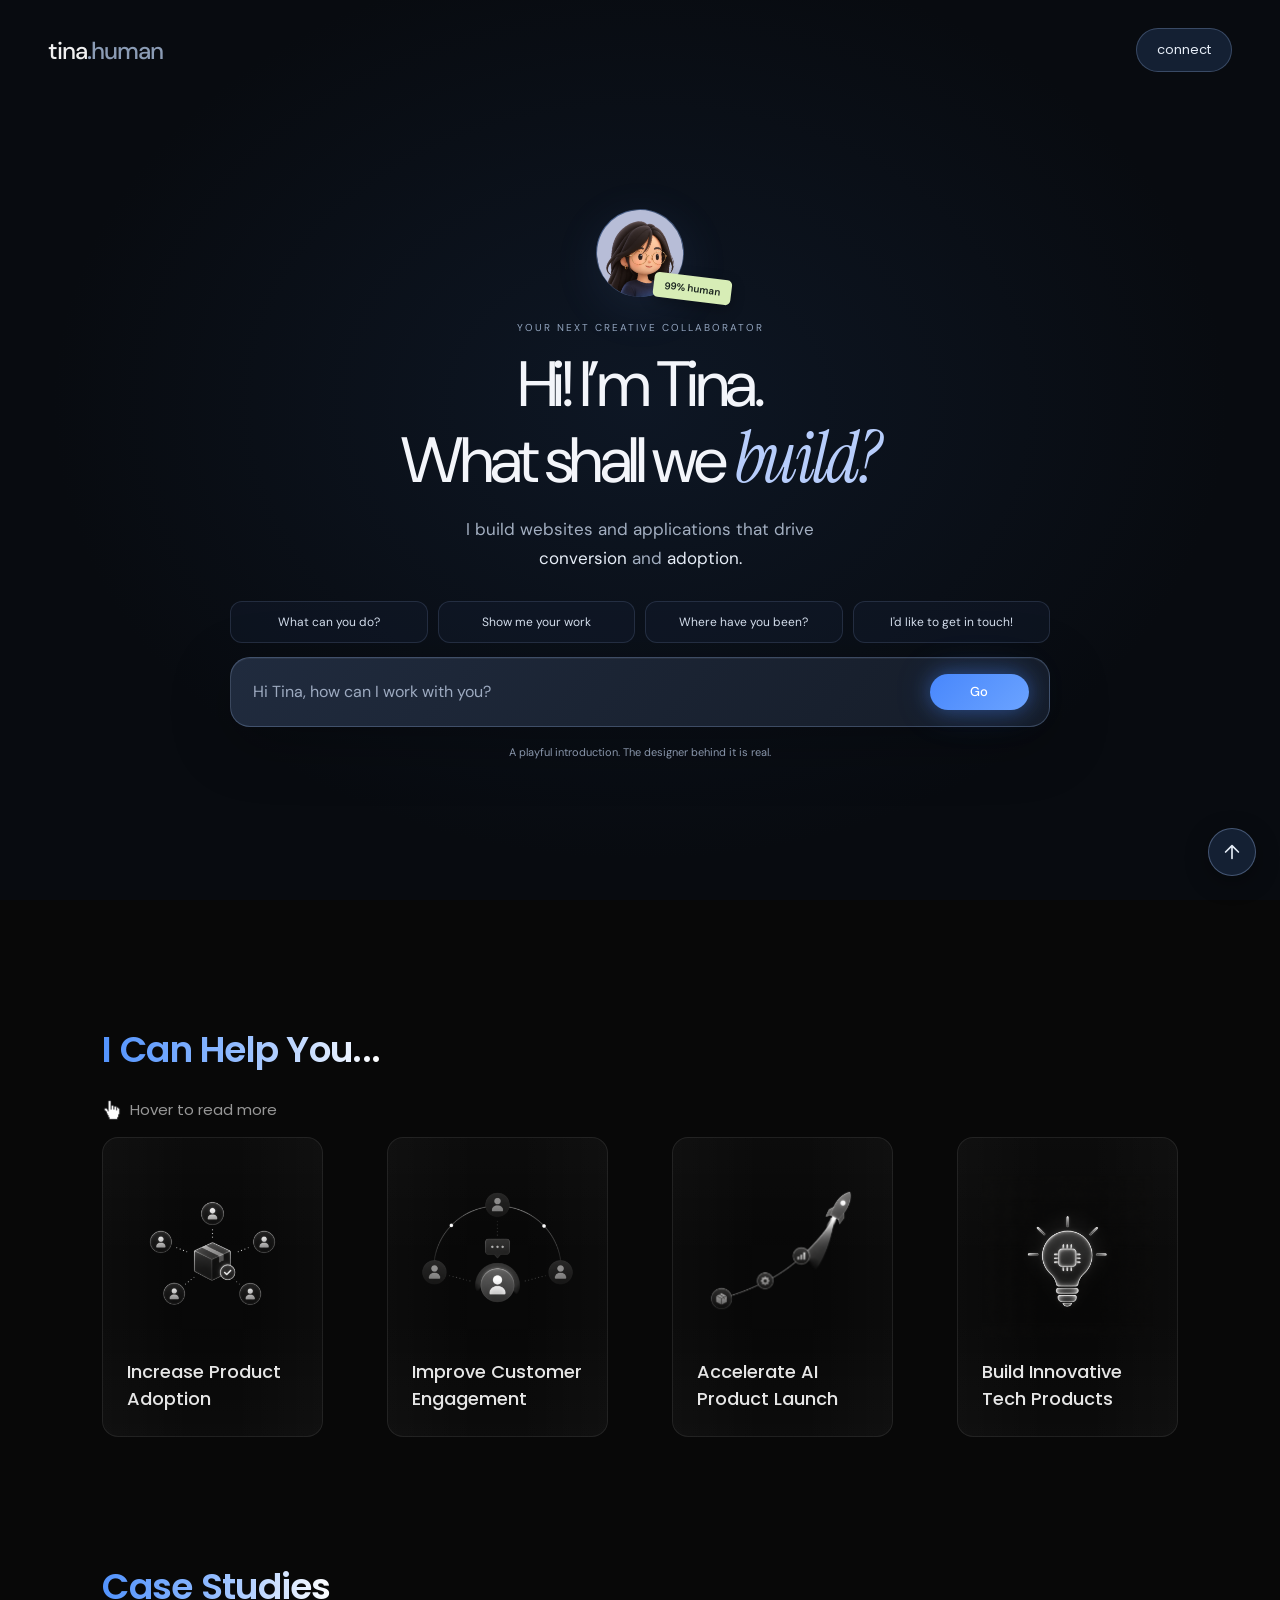
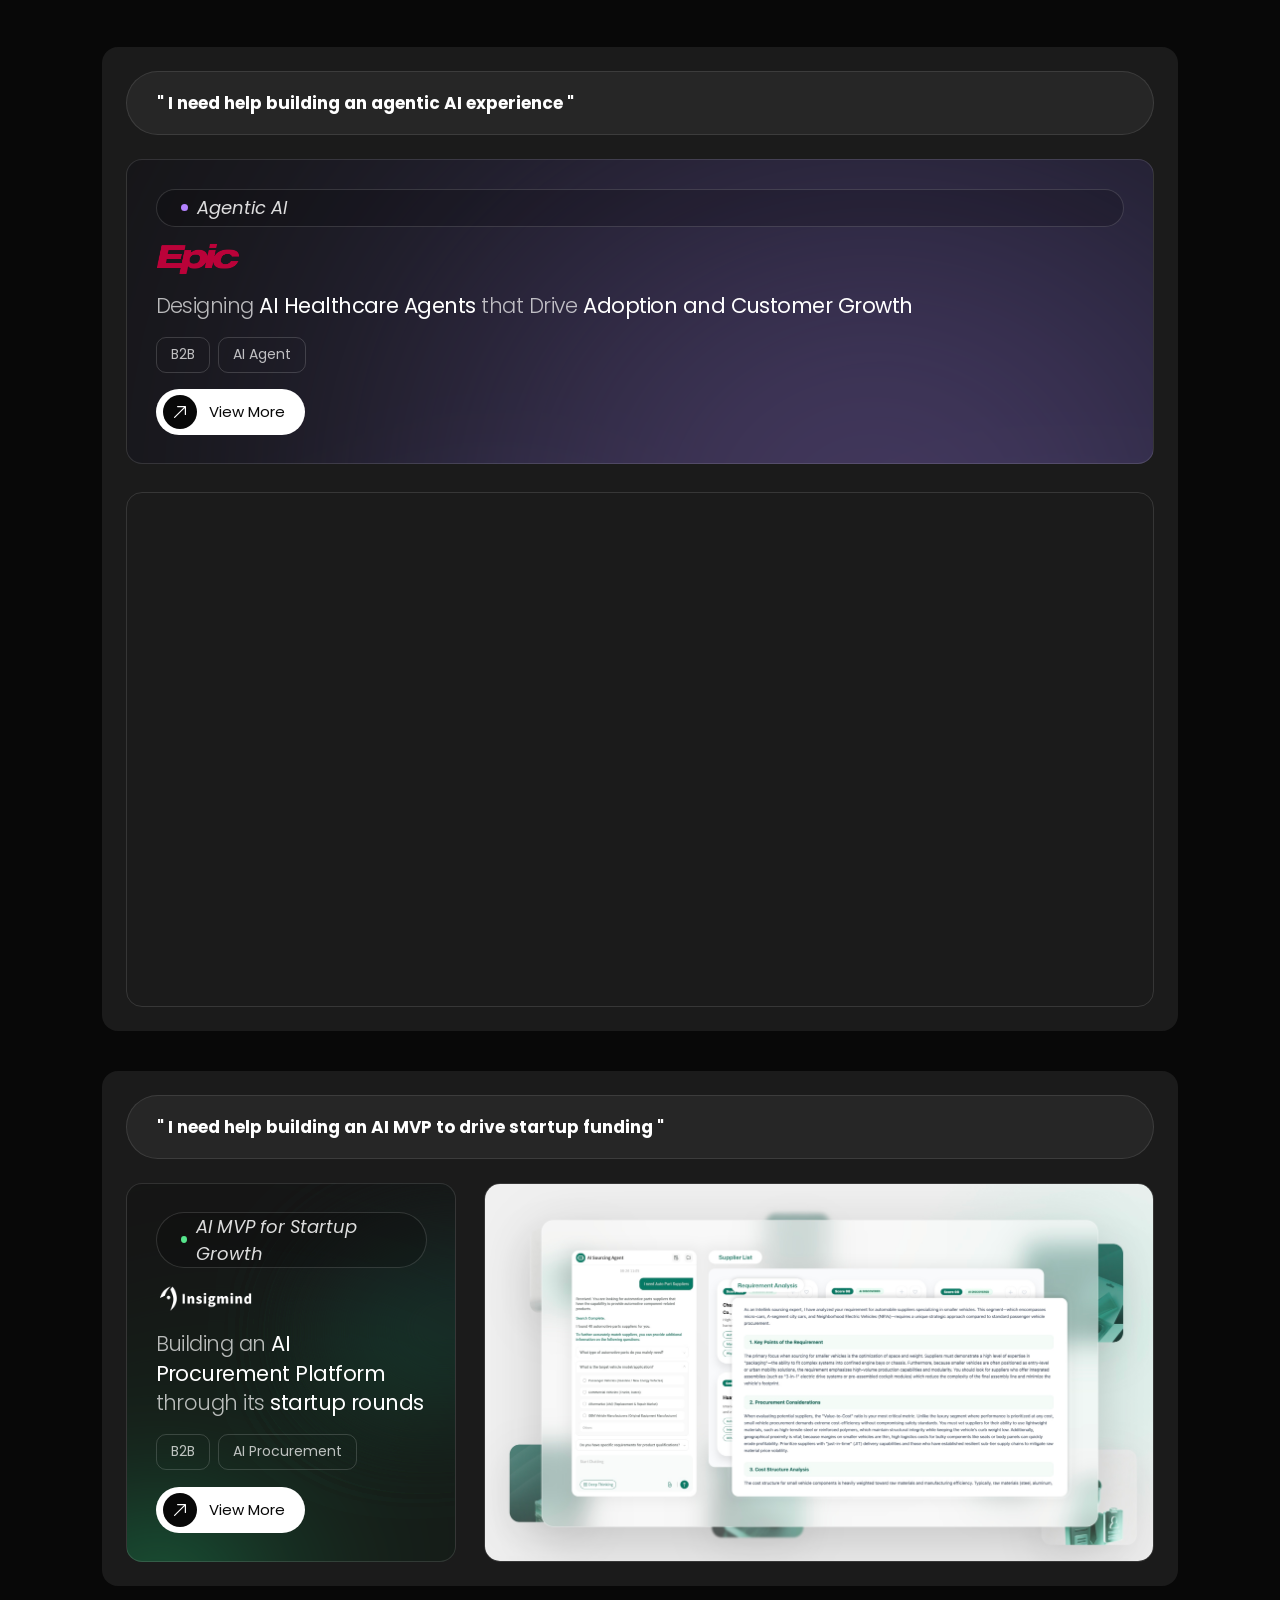
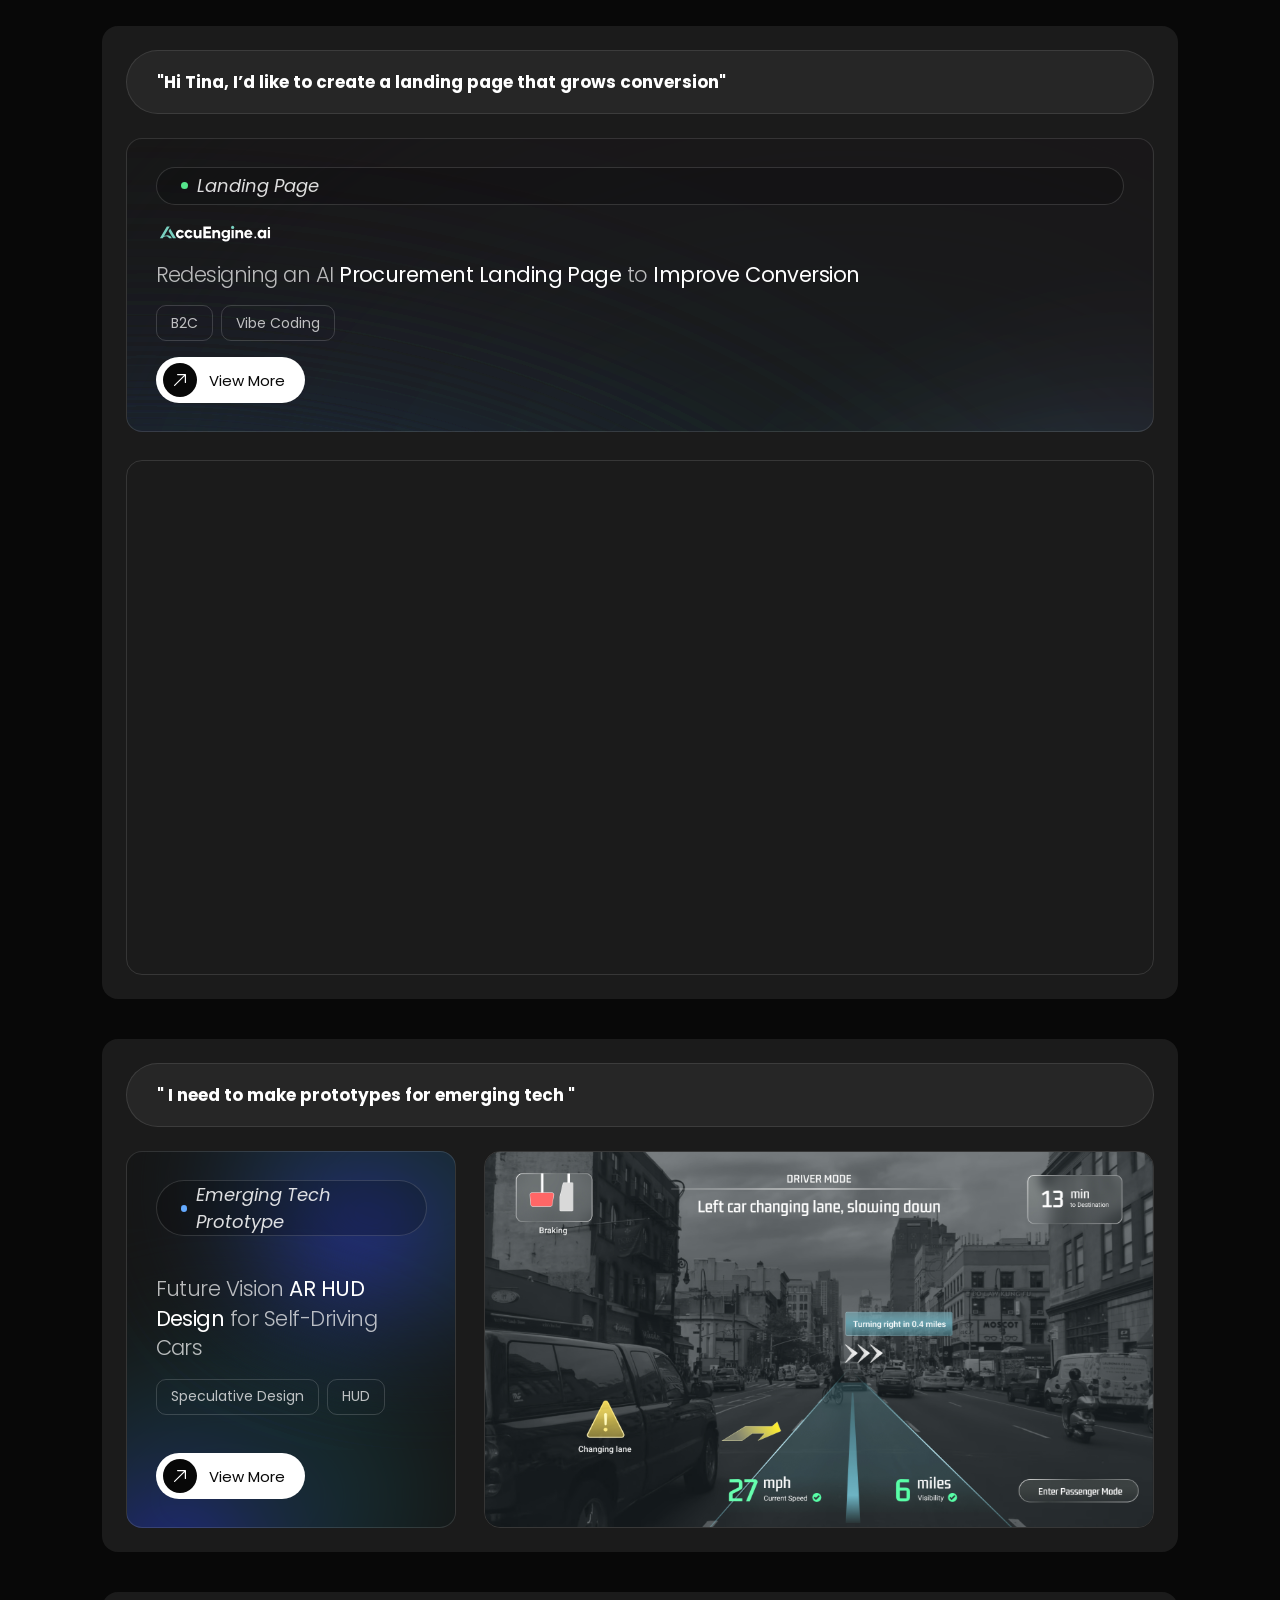
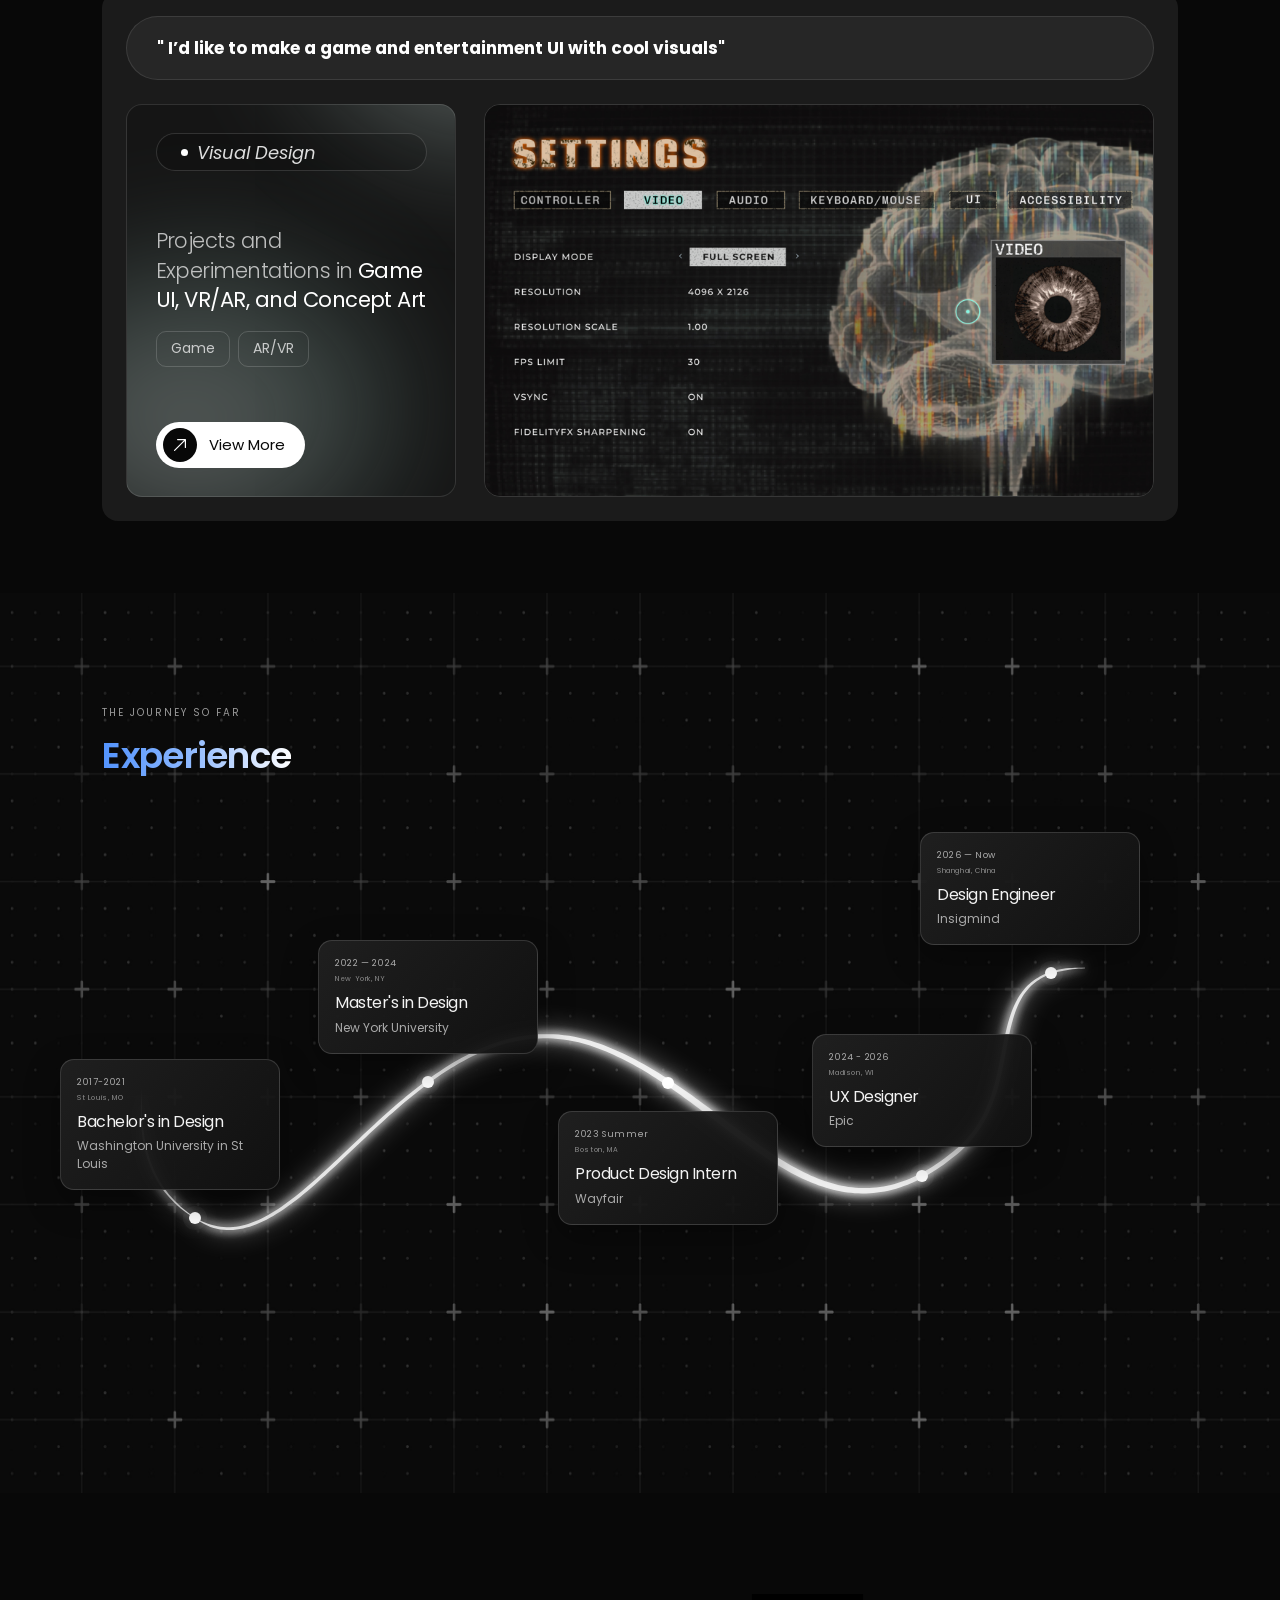
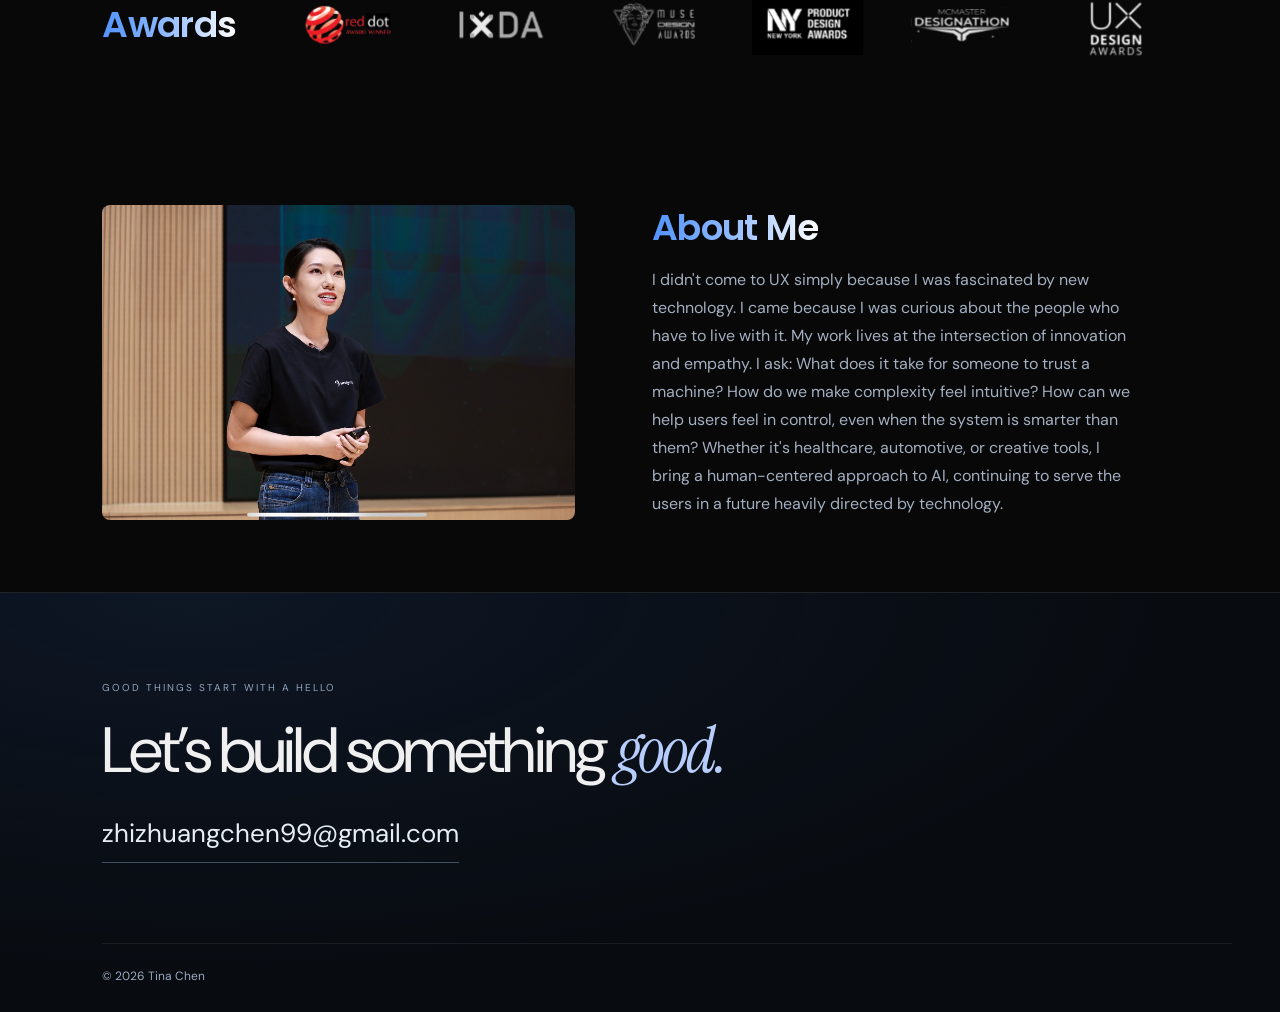
==== commit 216d5e14: "fix back to top arrows" ====
--- a/index.html
+++ b/index.html
@@ -19,7 +19,7 @@
 
   <section class="tina-chat-hero" aria-labelledby="tina-chat-title">
     <div class="tina-chat-shell">
-      
+
       <div class="tina-chat-welcome">
         <div class="tina-orbit"><img class="tina-avatar" src="homepage assets/profile.jpg" alt="Tina" fetchpriority="high"><span class="tina-orbit-note">99% human</span></div>
         <p class="tina-chat-kicker">YOUR NEXT CREATIVE COLLABORATOR</p>
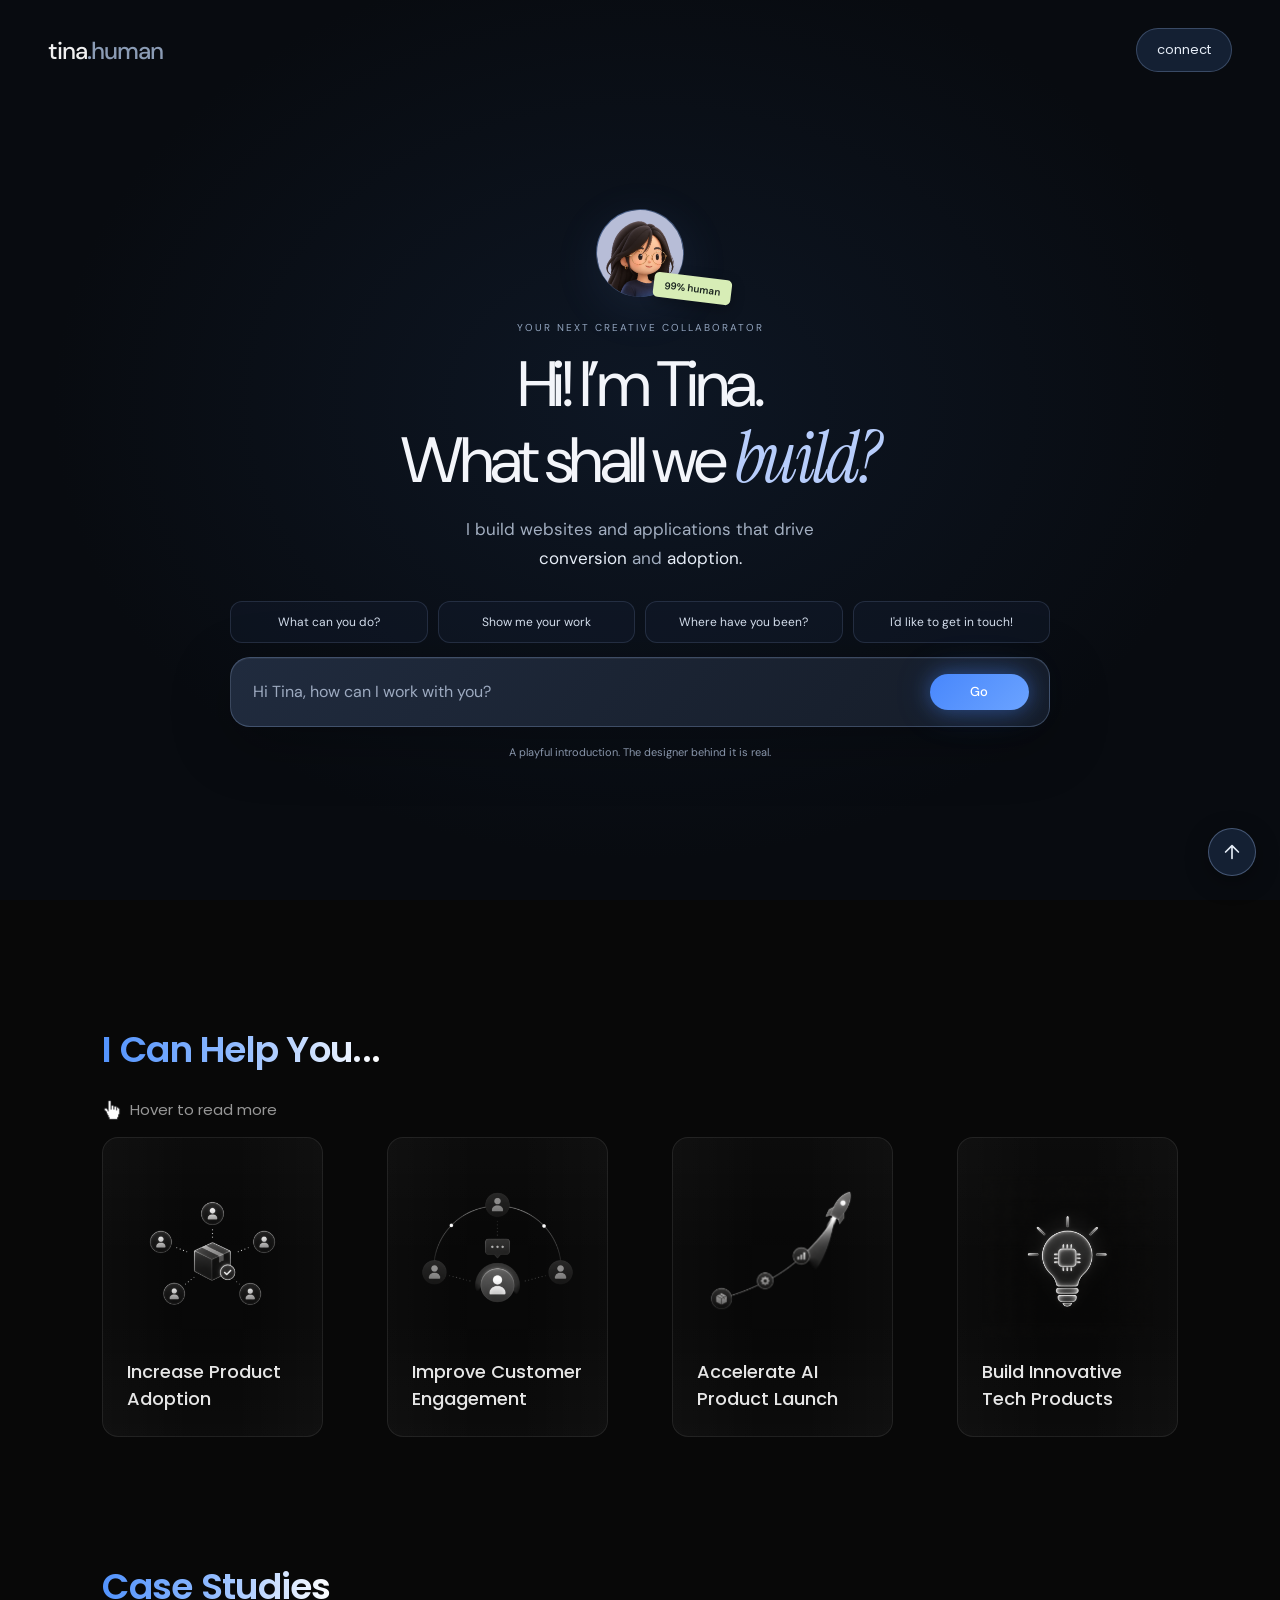
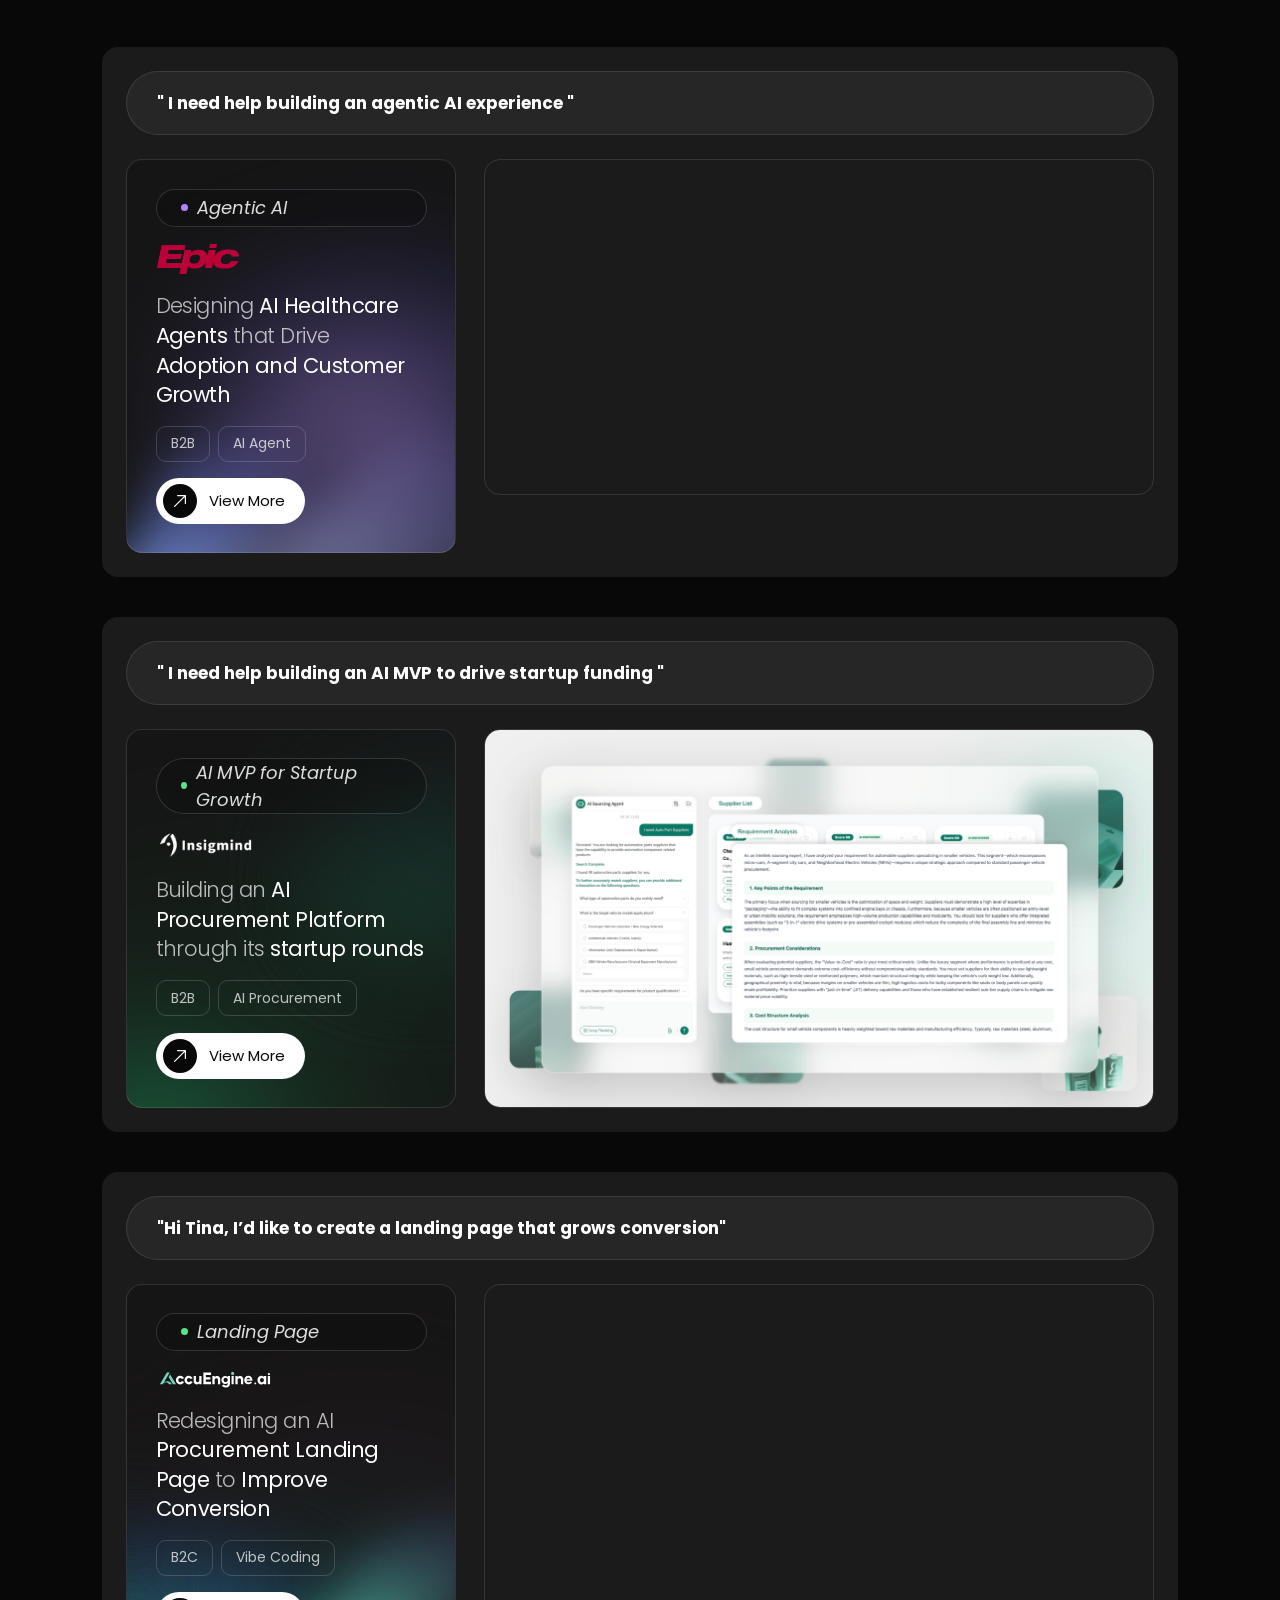
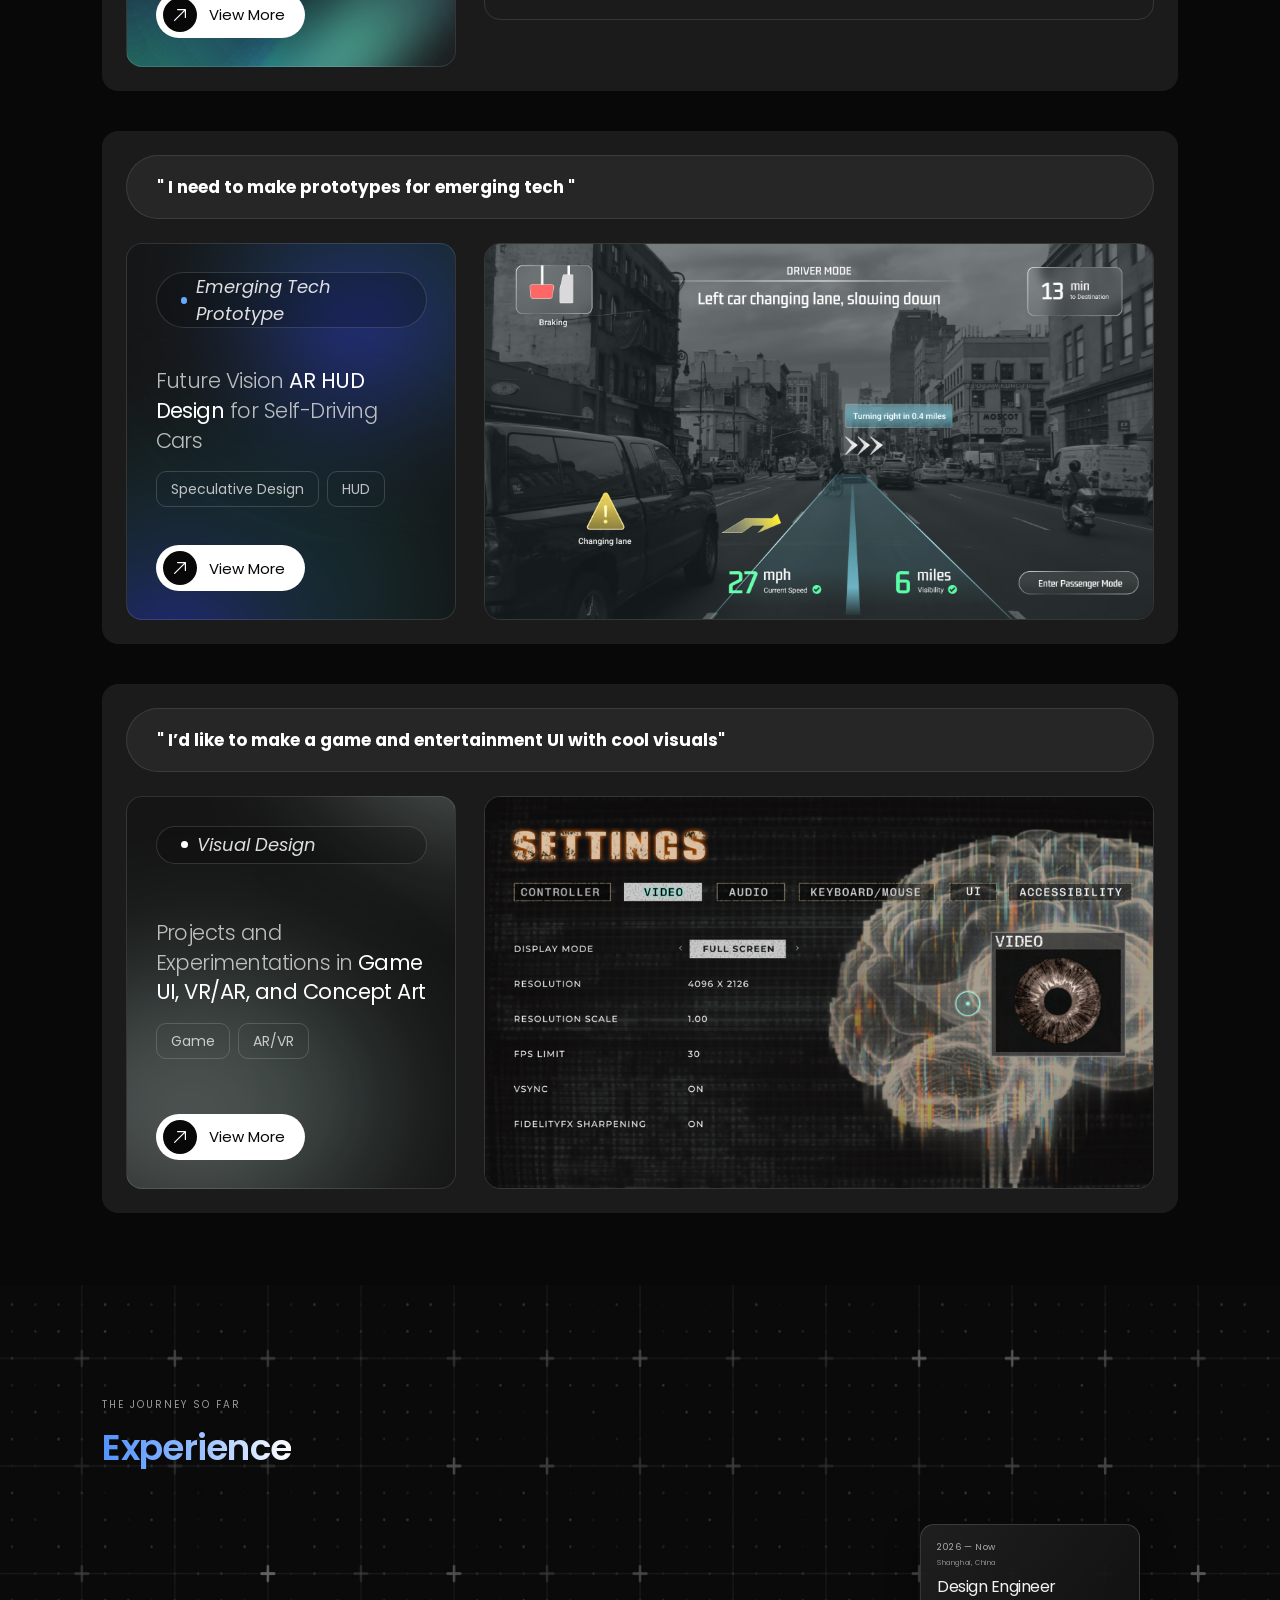
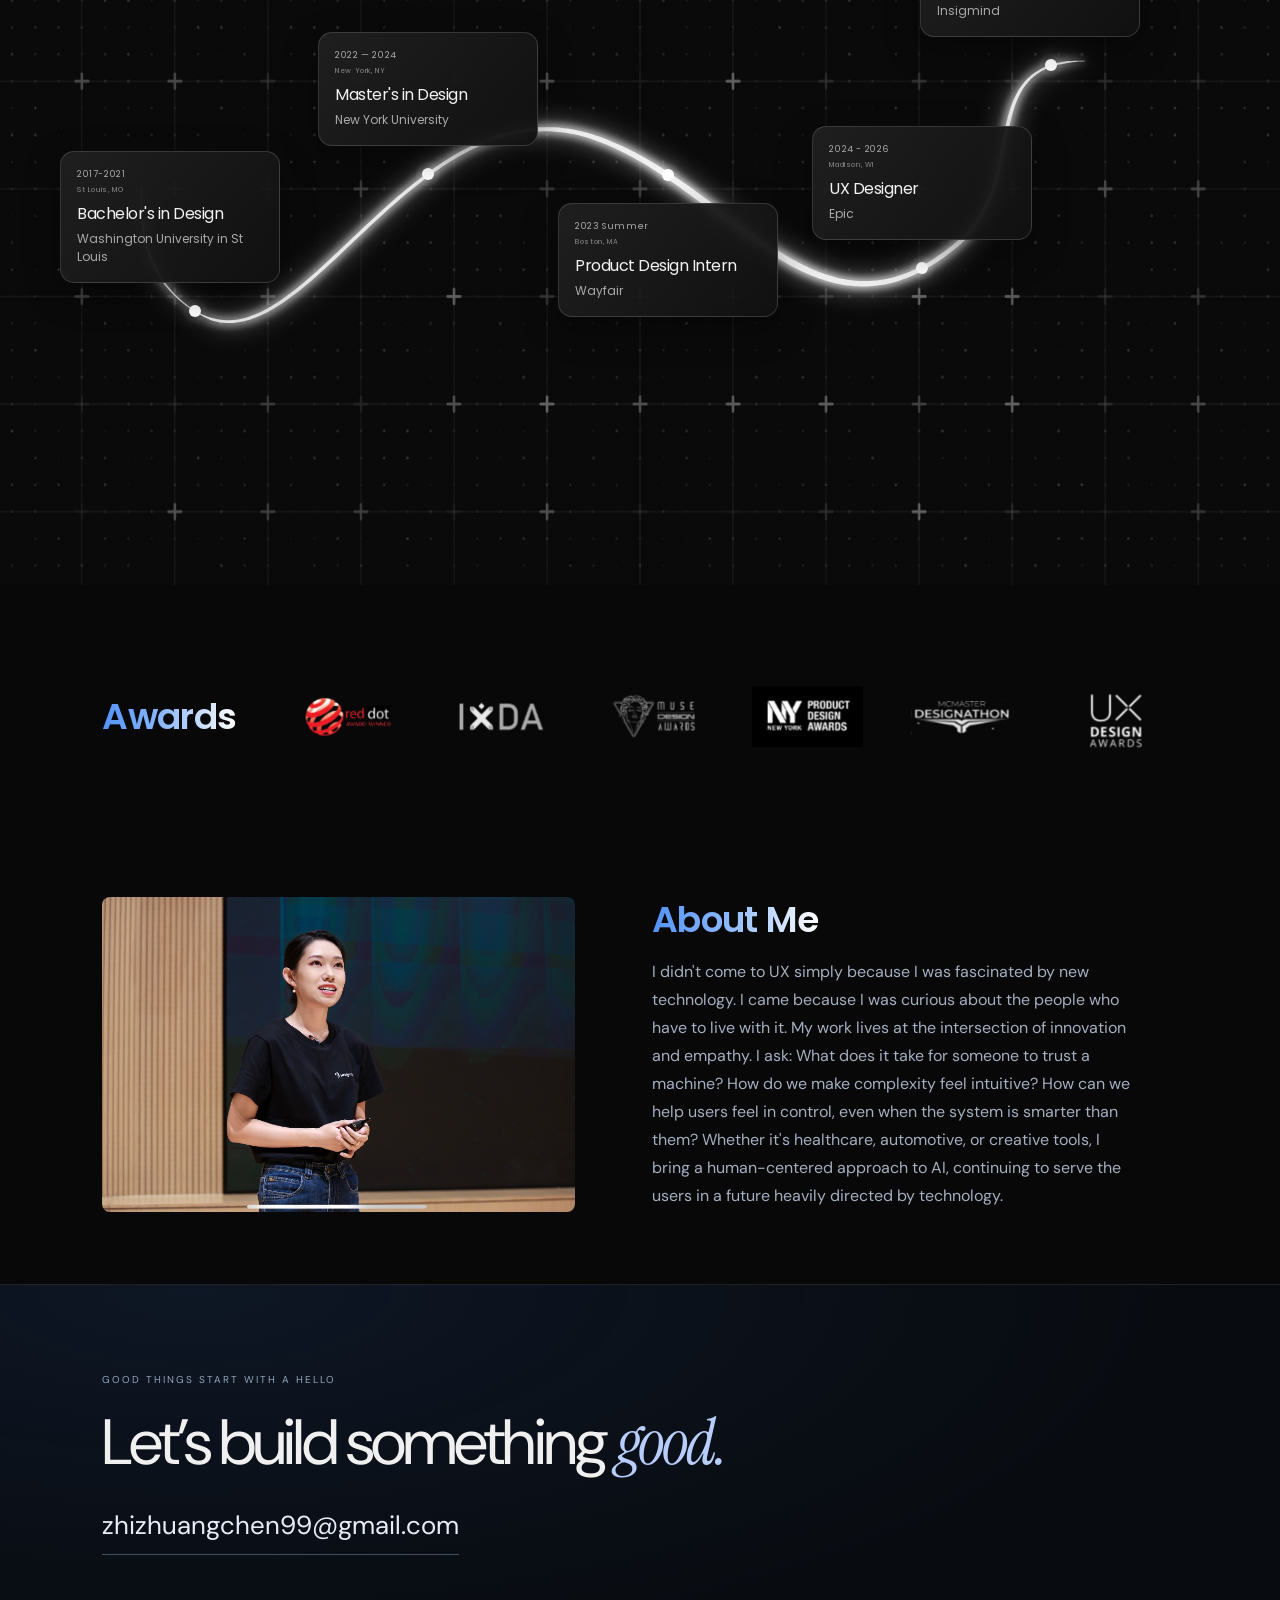
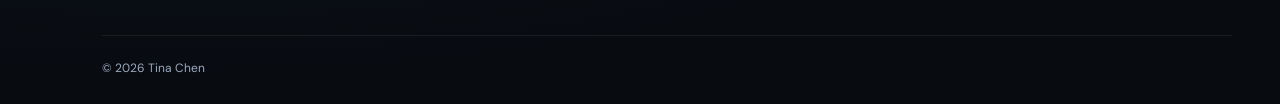
==== commit 789fc0b4: "loading behavior" ====
--- a/index.html
+++ b/index.html
@@ -362,45 +362,6 @@
   </div>
 
   <script>
-    // Preserve the media's natural ratio and stack only when the copy cannot fit.
-    const mediaCards = [...document.querySelectorAll('.success-case-columns')]
-      .filter(card => card.querySelector('.success-case-preview video, .success-case-preview img'));
-    let cardLayoutFrame;
-    const fitMediaCards = () => {
-      cancelAnimationFrame(cardLayoutFrame);
-      cardLayoutFrame = requestAnimationFrame(() => {
-        mediaCards.forEach(card => {
-          card.classList.remove('is-media-stacked');
-          if (window.innerWidth <= 768) return;
-          const copy = card.querySelector('.success-case-column--image');
-          const media = card.querySelector('video, img');
-          const ready = media.tagName === 'VIDEO' ? media.videoWidth : media.naturalWidth;
-          if (!ready || copy.scrollHeight > copy.clientHeight + 1) {
-            card.classList.add('is-media-stacked');
-          }
-        });
-      });
-    };
-    mediaCards.forEach(card => {
-      const media = card.querySelector('.success-case-preview video, .success-case-preview img');
-      media.addEventListener('loadedmetadata', fitMediaCards);
-      media.addEventListener('load', fitMediaCards);
-    });
-    // Only width changes trigger another fit, avoiding height-observer loops.
-    const cardWidths = new WeakMap();
-    const cardWidthObserver = new ResizeObserver(entries => {
-      if (entries.some(entry => {
-        const width = entry.contentRect.width;
-        if (cardWidths.get(entry.target) === width) return false;
-        cardWidths.set(entry.target, width);
-        return true;
-      })) fitMediaCards();
-    });
-    mediaCards.forEach(card => cardWidthObserver.observe(card));
-    window.addEventListener('resize', fitMediaCards);
-    document.fonts.ready.then(fitMediaCards);
-    fitMediaCards();
-
     const successCaseObserver = new IntersectionObserver((entries) => {
       entries.forEach((entry) => {
         entry.target.classList.toggle('is-visible', entry.isIntersecting);
--- a/style.css
+++ b/style.css
@@ -1031,7 +1031,7 @@
   }
 }
 
-/* Media sets the card height; copy adapts without resizing the action button. */
+/* Keep desktop cards in two columns while media loads; copy sets a minimum height. */
 .success-case-columns:has(.success-case-preview) {
   align-items: stretch;
 }
@@ -1039,7 +1039,7 @@
   min-height: 0;
 }
 .success-case-columns:has(.success-case-preview) .success-case-column--image {
-  contain: size;
+  contain: none;
   padding: clamp(18px, 2.2vw, 32px);
   gap: 16px;
 }
@@ -1086,12 +1086,6 @@
 }
 .success-case-preview .ar-hud-preview-button {
   height: auto;
-}
-.success-case-columns.is-media-stacked {
-  grid-template-columns: 1fr;
-}
-.success-case-columns.is-media-stacked .success-case-column--image {
-  contain: none;
 }
 @media (max-width: 768px) {
   .success-case-columns:has(.success-case-preview) .success-case-column--image {
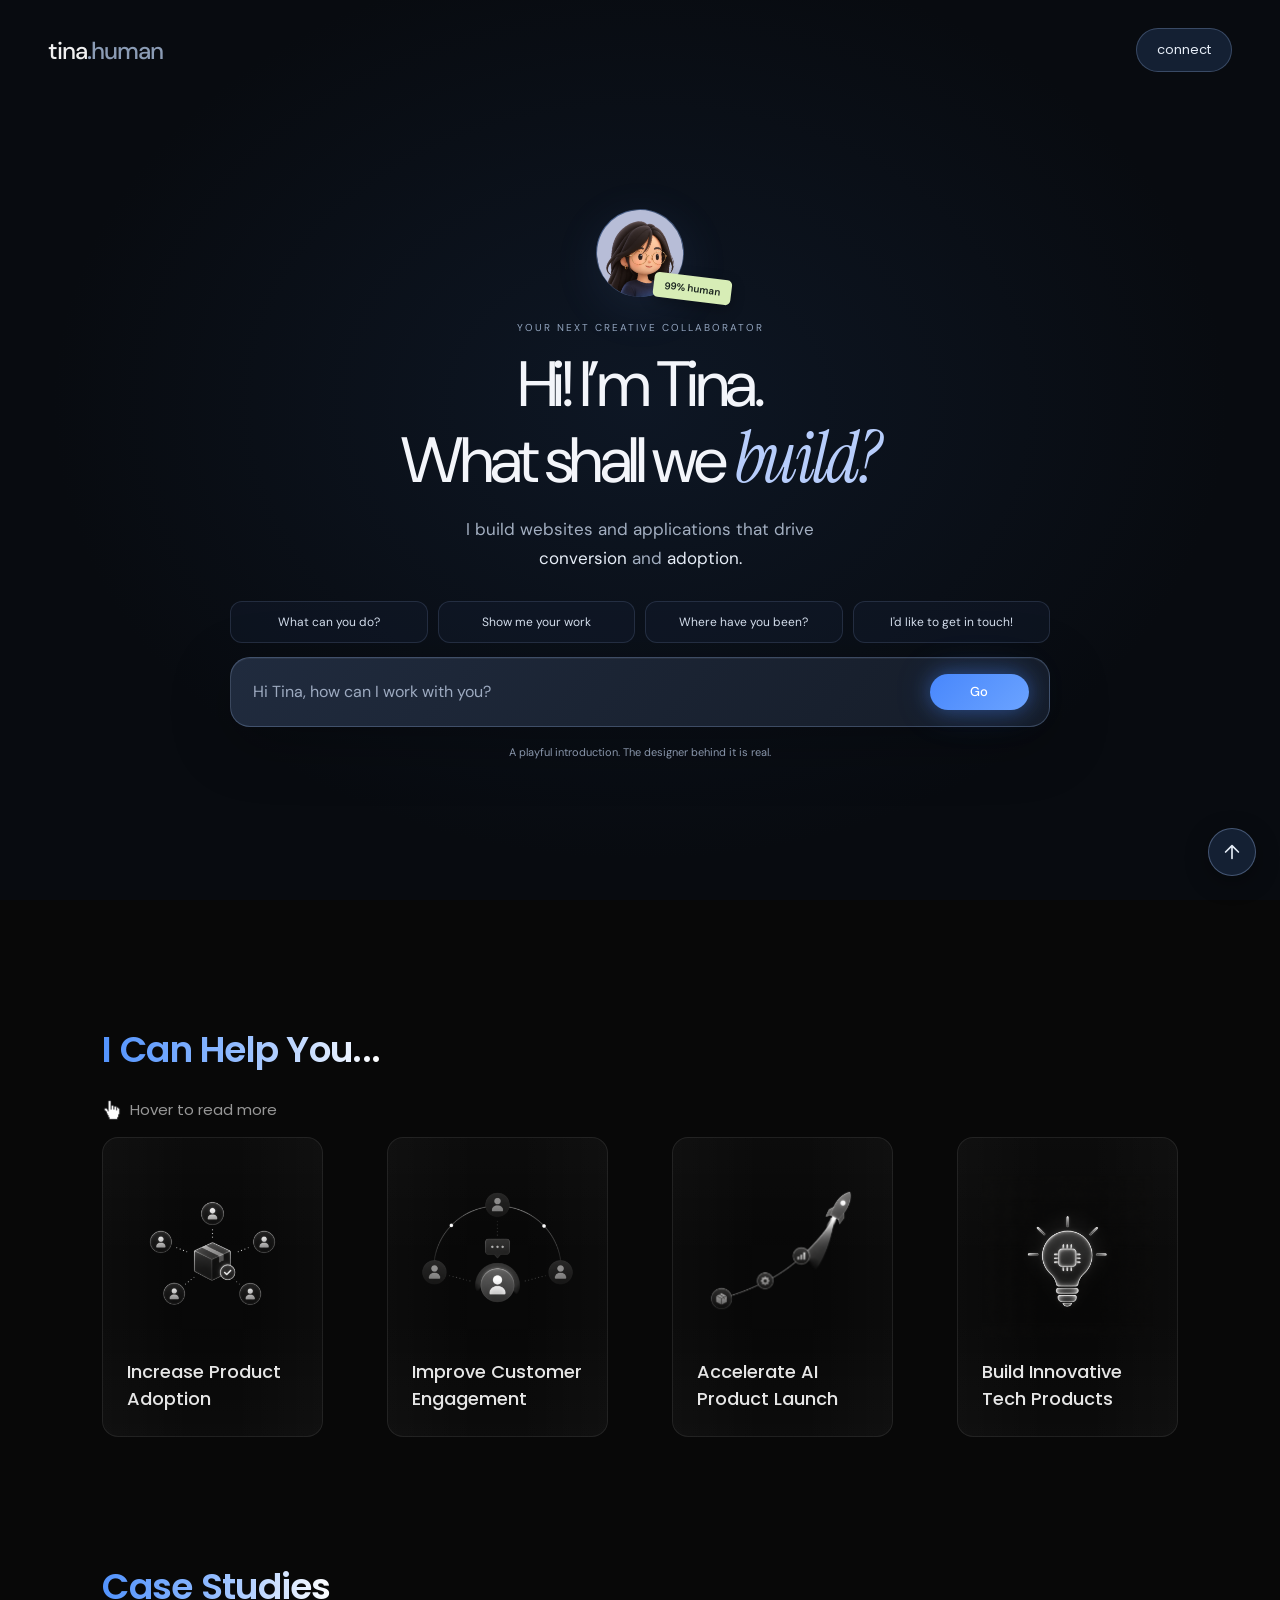
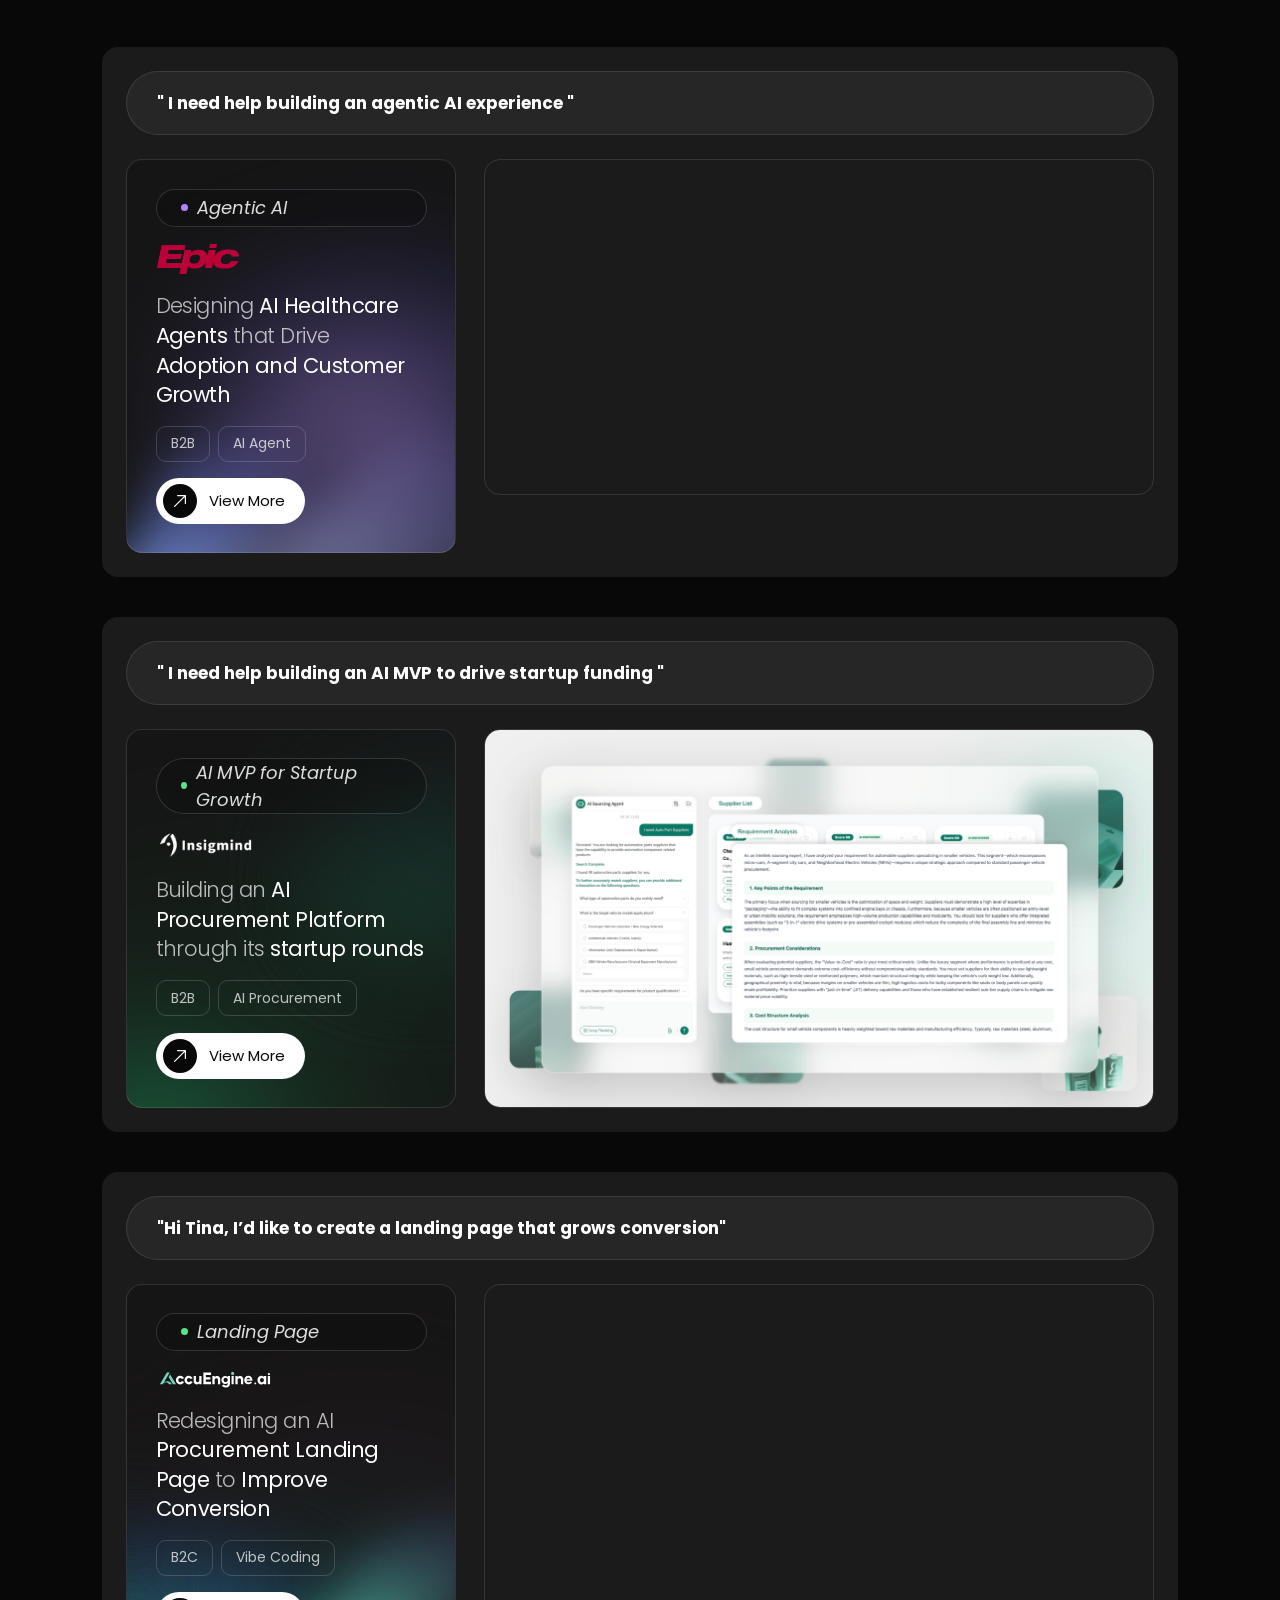
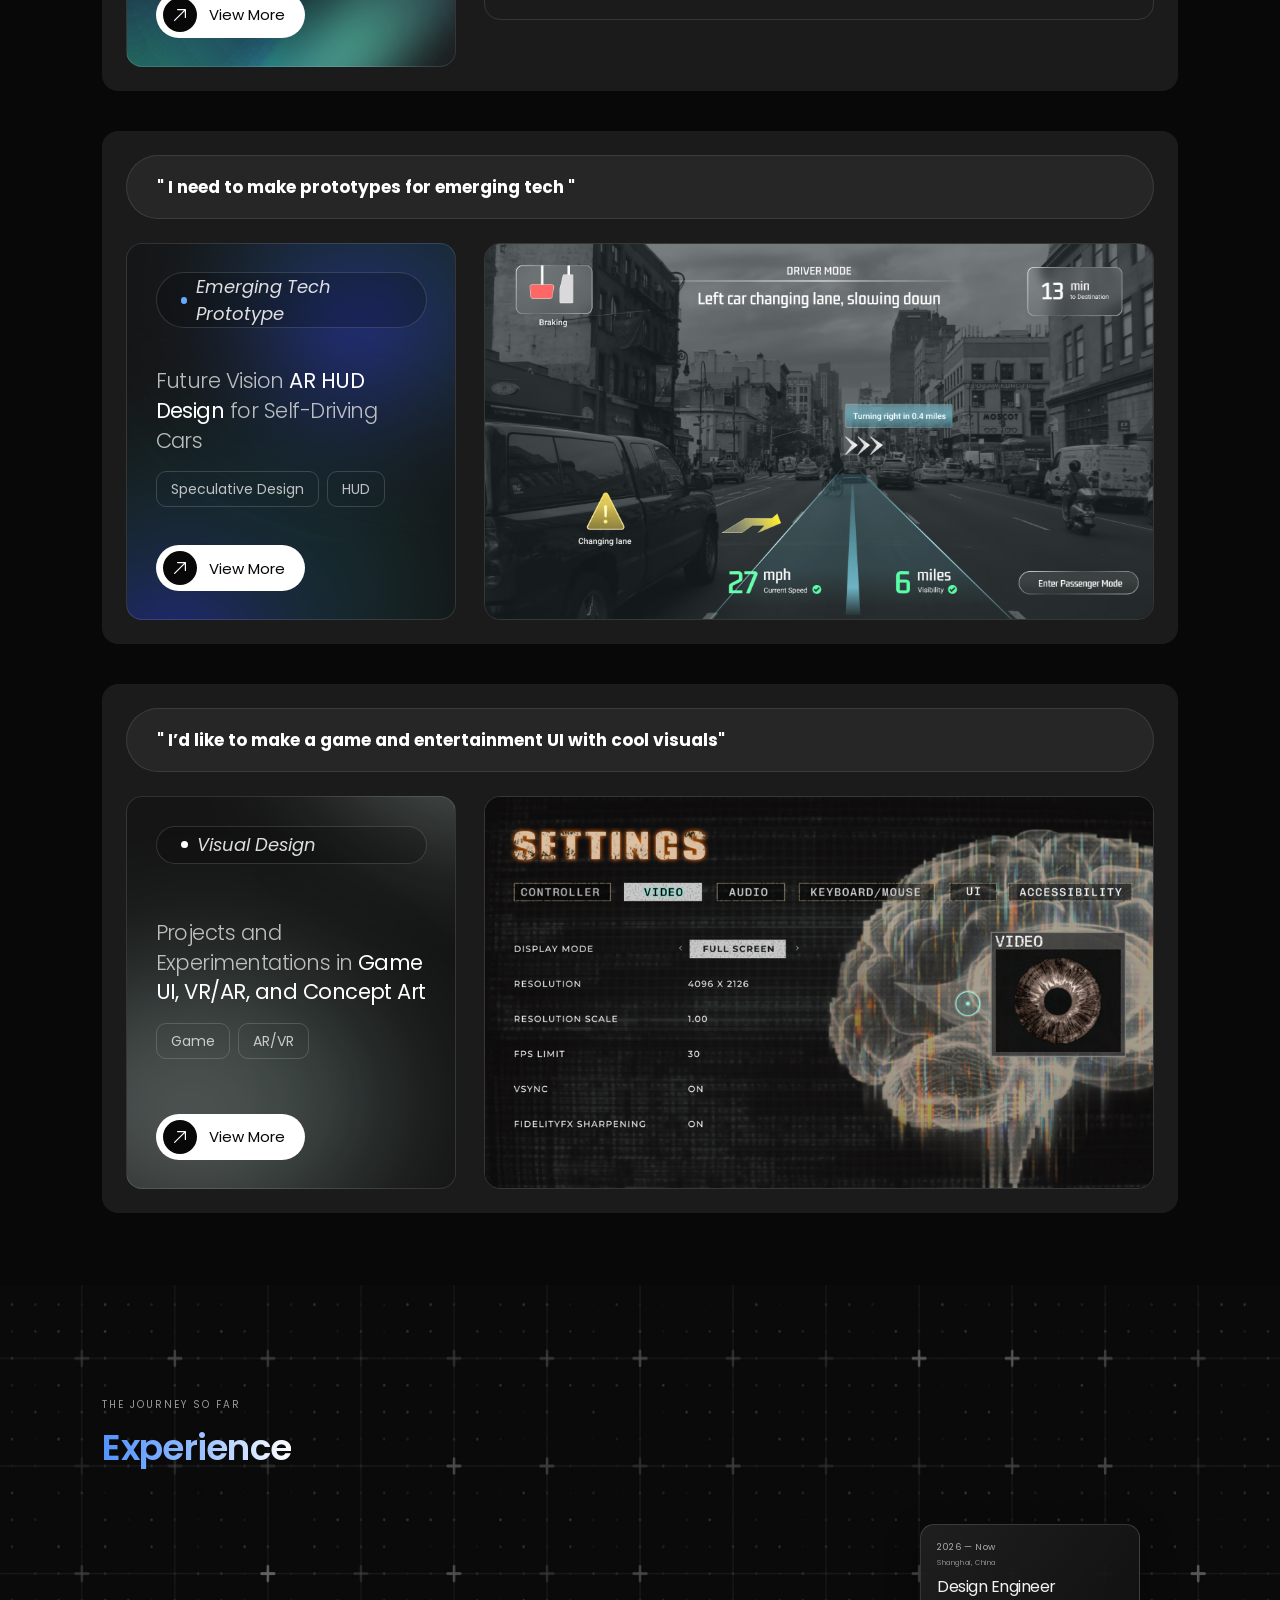
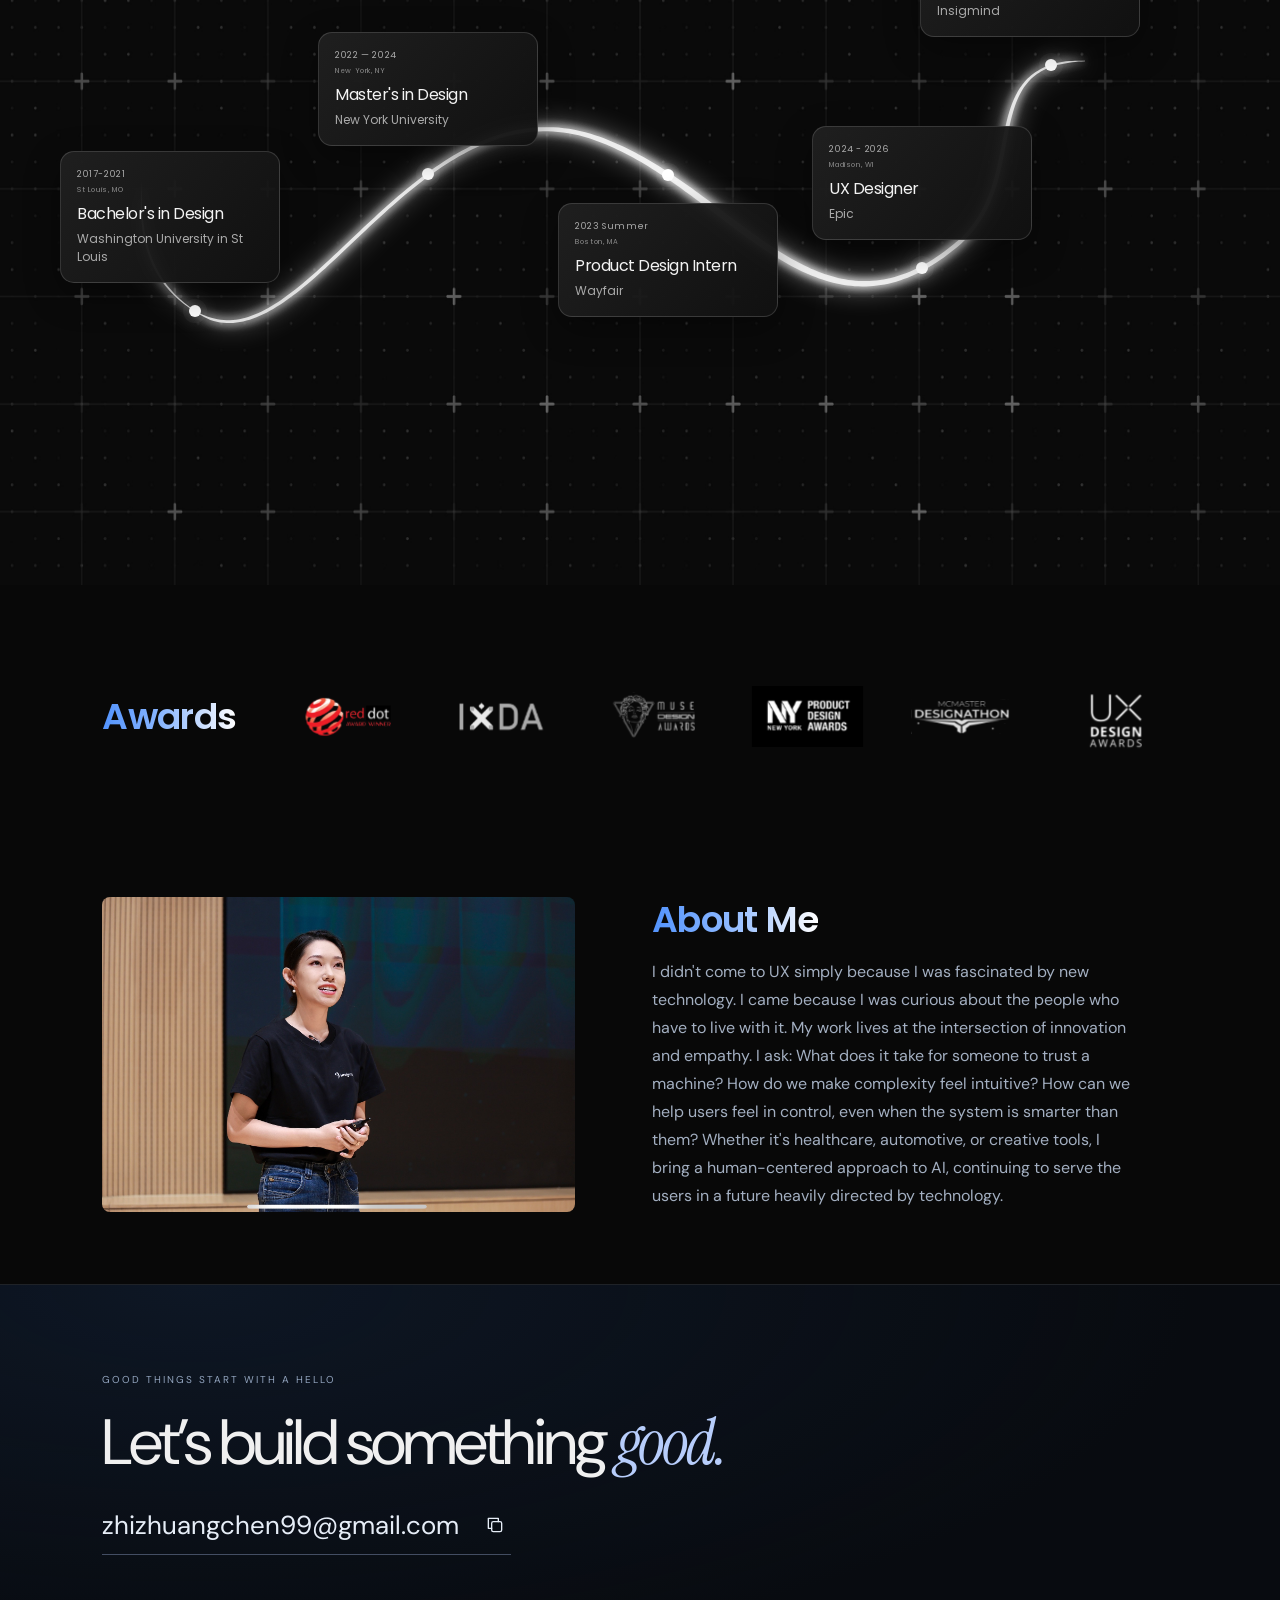
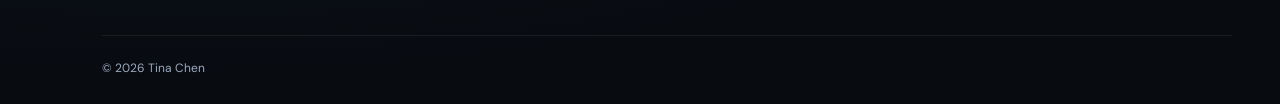
==== commit ada40e91: "add email copy icon" ====
--- a/index.html
+++ b/index.html
@@ -9,6 +9,7 @@
   <link href="https://fonts.googleapis.com/css2?family=Poppins:wght@300;400;500;600;700&display=swap" rel="stylesheet" />
   <link href="https://fonts.googleapis.com/css2?family=DM+Sans:wght@400;500&family=Instrument+Serif:ital@0;1&display=swap" rel="stylesheet" />
   <link rel="stylesheet" href="style.css" />
+  <link rel="stylesheet" href="copy-email.css">
 </head>
 <body id="top">
 
@@ -336,6 +337,10 @@
     <h2 id="contact-title">Let’s build something <em>good.</em></h2>
     <div class="contact-email">
       <span>zhizhuangchen99@gmail.com</span>
+      <button class="copy-email-button" type="button" aria-label="Copy email address">
+        <svg viewBox="0 0 24 24" fill="none" stroke="currentColor" stroke-width="1.6" stroke-linecap="round" stroke-linejoin="round" aria-hidden="true"><rect x="8" y="8" width="12" height="12" rx="2"/><path d="M16 8V4H4v12h4"/></svg>
+        <span class="copy-email-label" role="status" aria-live="polite">Copy</span>
+      </button>
     </div>
     <div class="contact-bottom">
       <p>© 2026 Tina Chen</p>
@@ -503,5 +508,6 @@
     experienceObserver.observe(experienceSection);
   </script>
 
+  <script src="copy-email.js" defer></script>
 </body>
 </html>
--- a/copy-email.css
+++ b/copy-email.css
@@ -0,0 +1,28 @@
+.contact-email { flex-wrap: wrap; }
+.contact-email .copy-email-button {
+  display: inline-flex;
+  align-items: center;
+  justify-content: center;
+  width: 32px;
+  height: 32px;
+  padding: 6px;
+  border: 0;
+  background: transparent;
+  color: #e6edf7;
+  font: 500 12px 'DM Sans', sans-serif;
+  cursor: pointer;
+}
+.copy-email-button svg { width: 20px; height: 20px; }
+.contact-email .copy-email-button:hover { color: #b7cdfb; }
+.copy-email-label {
+  position: absolute;
+  width: 1px;
+  height: 1px;
+  padding: 0;
+  margin: -1px;
+  overflow: hidden;
+  clip-path: inset(50%);
+  white-space: nowrap;
+  border: 0;
+}
+.copy-email-button:focus-visible { outline: 2px solid #b7cdfb; outline-offset: 4px; }
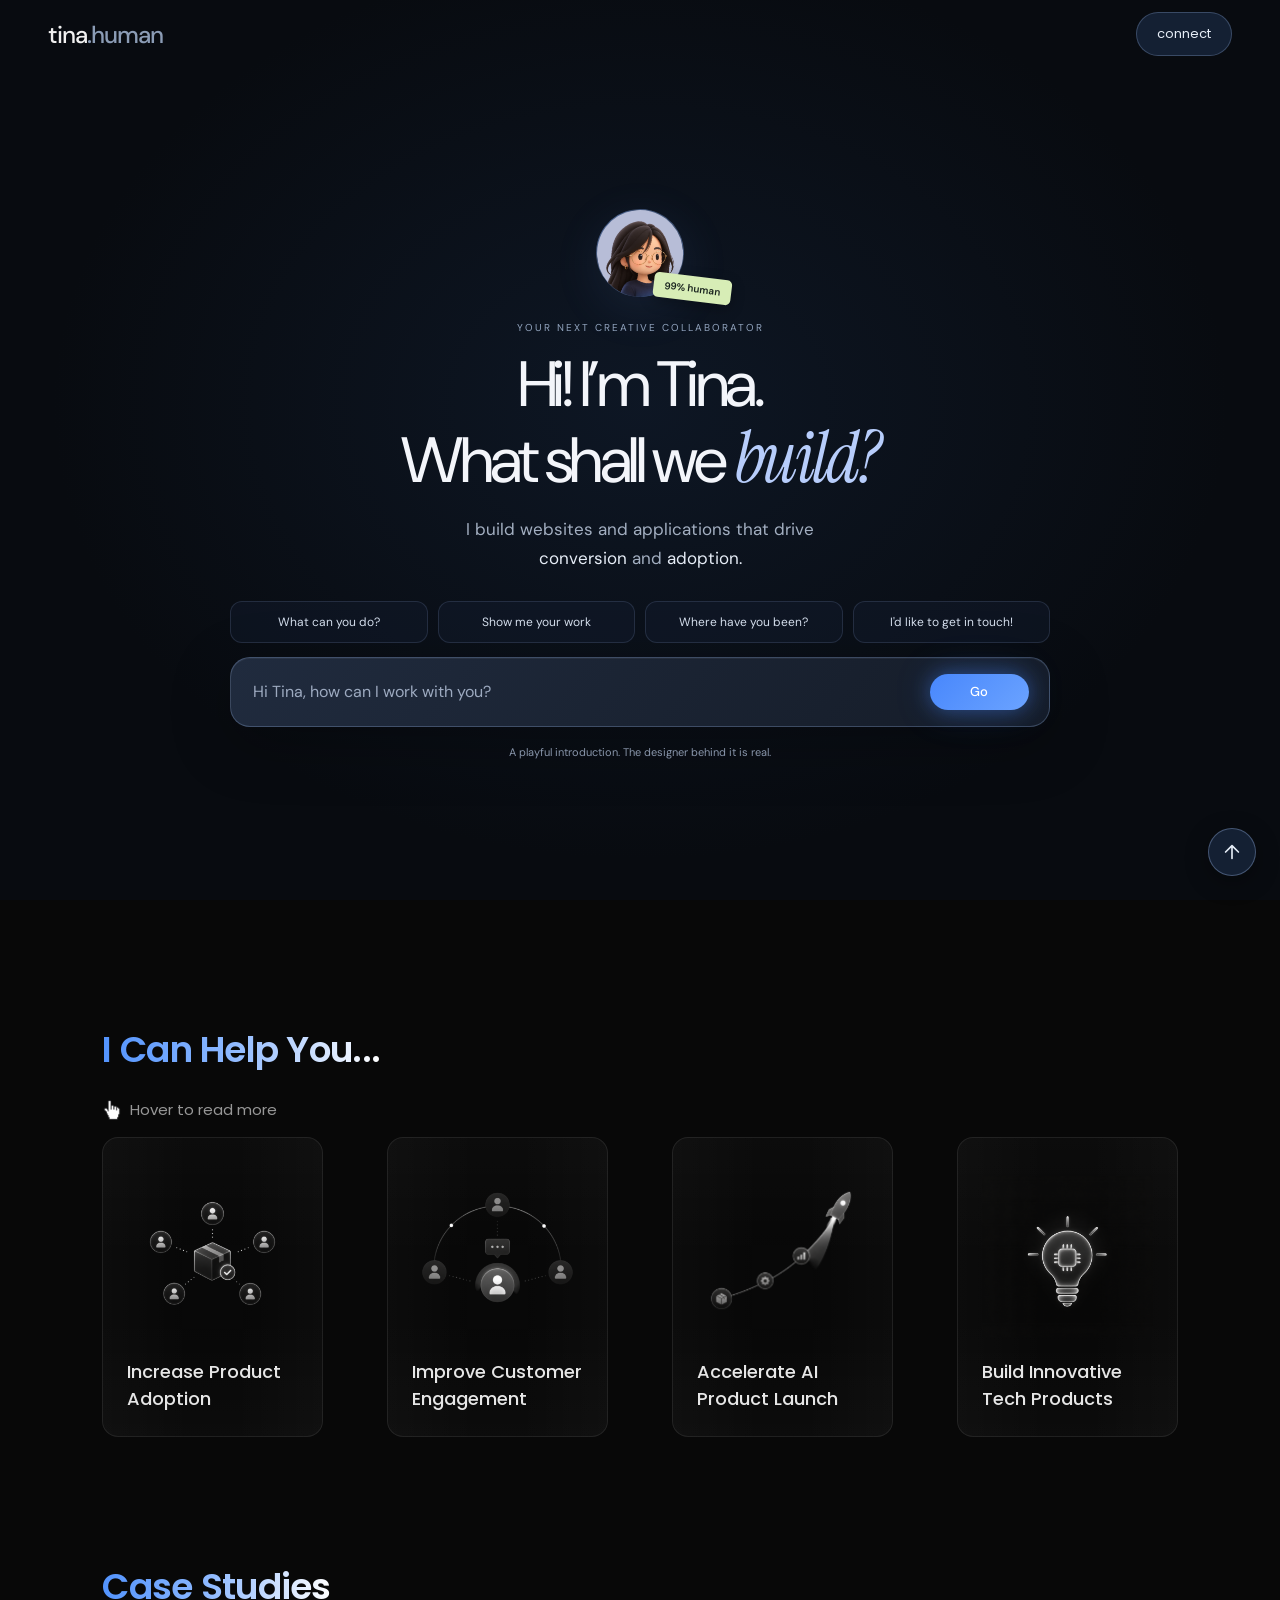
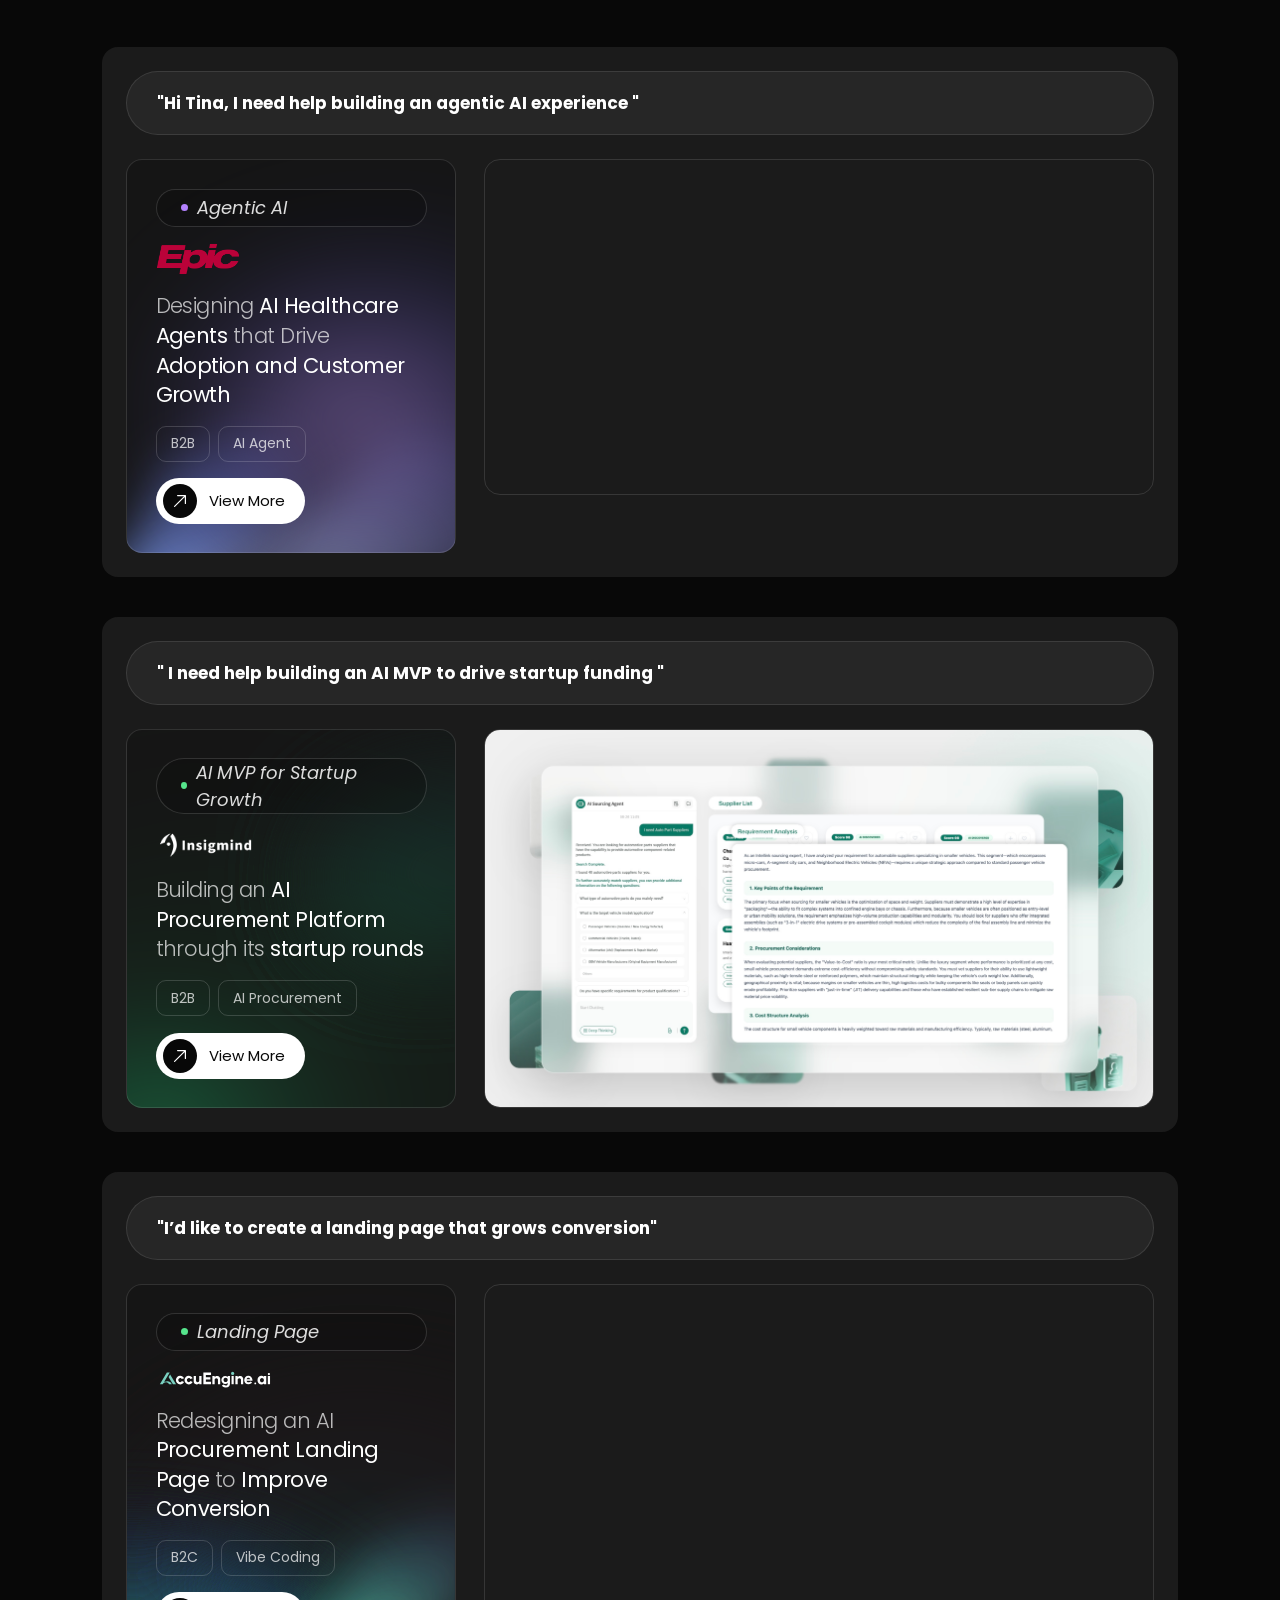
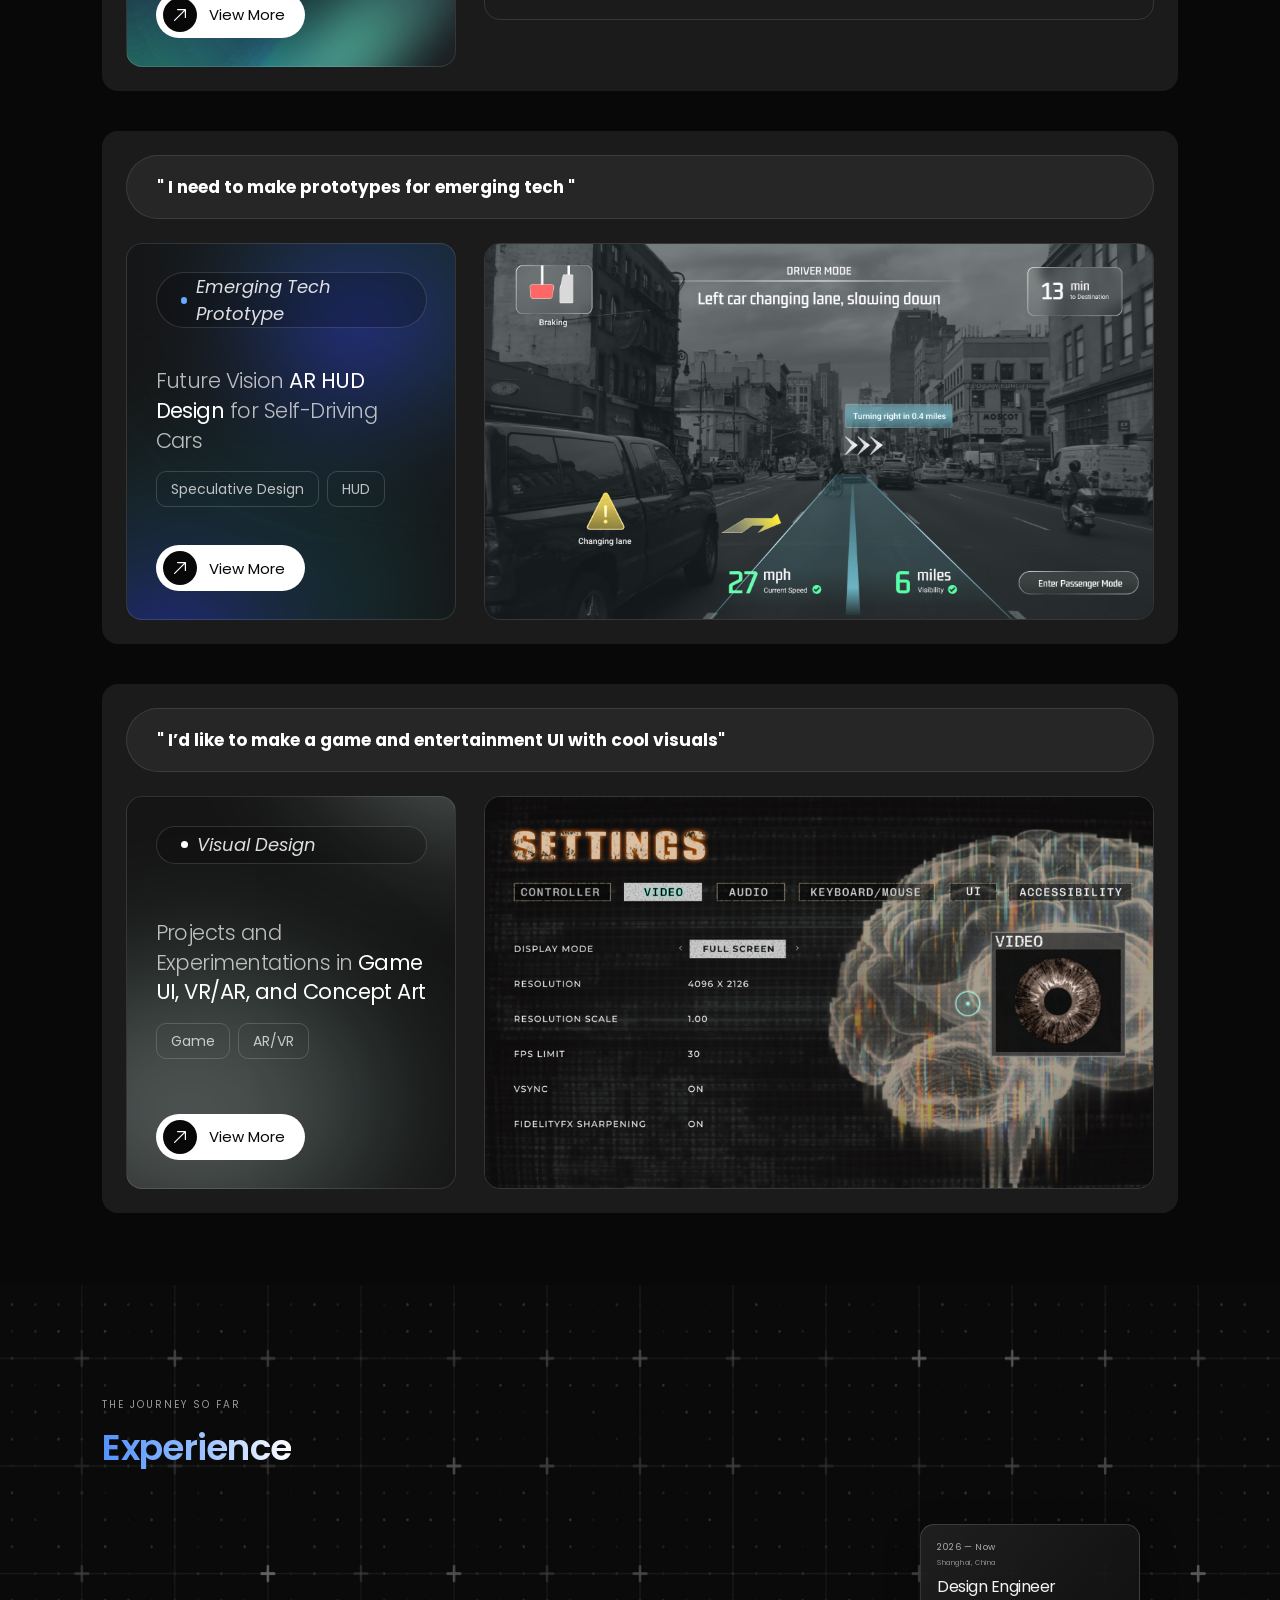
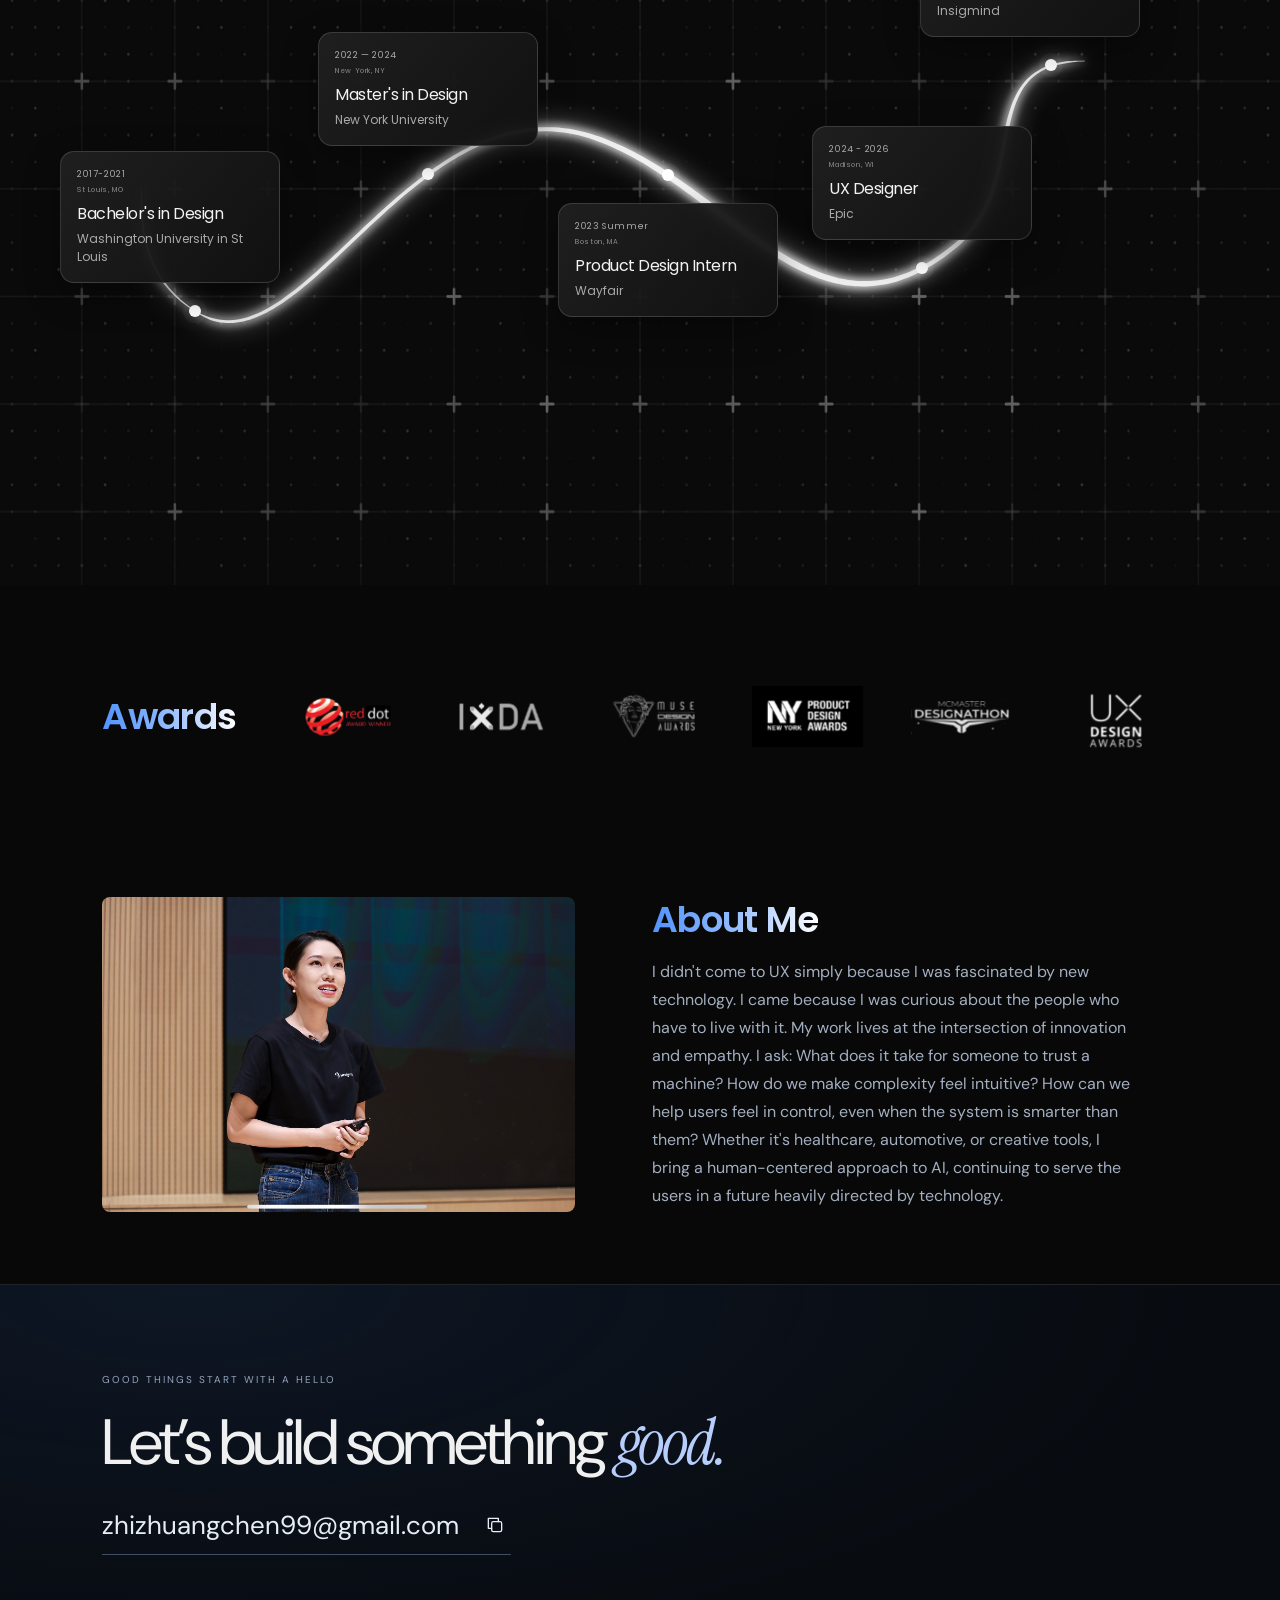
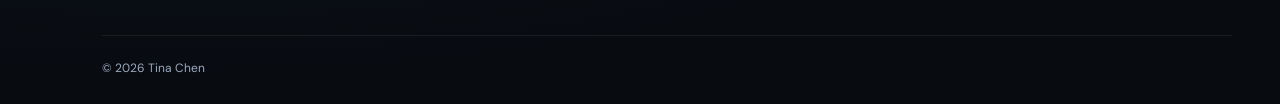
==== commit 84f2f1a5: "navbar design & favicon" ====
--- a/index.html
+++ b/index.html
@@ -10,10 +10,13 @@
   <link href="https://fonts.googleapis.com/css2?family=DM+Sans:wght@400;500&family=Instrument+Serif:ital@0;1&display=swap" rel="stylesheet" />
   <link rel="stylesheet" href="style.css" />
   <link rel="stylesheet" href="copy-email.css">
+  <link rel="stylesheet" href="navbar.css">
+  <script src="navbar.js" defer></script>
+  <link rel="icon" type="image/svg+xml" href="favicon.svg">
 </head>
 <body id="top">
 
-  <nav>
+  <nav class="homepage-nav scroll-navbar">
     <a class="nav-logo tina-chat-wordmark" href="#top" aria-label="Tina home">tina<span>.human</span></a>
     <a class="nav-connect" href="https://www.linkedin.com/in/tina-zhizhuang-chen/" target="_blank" rel="noopener noreferrer">connect</a>
   </nav>
@@ -105,7 +108,7 @@
     <h2 class="homepage-section-title">Case Studies</h2>
     <div class="success-case-box">
       <div class="success-case-banner">
-        <p class="success-case-banner-text">" I need help building an agentic AI experience "</p>
+        <p class="success-case-banner-text">"Hi Tina, I need help building an agentic AI experience "</p>
         <div class="success-case-gradient"></div>
       </div>
       <div class="success-case-columns">
@@ -170,7 +173,7 @@
     </div>
     <div class="success-case-box">
       <div class="success-case-banner">
-        <p class="success-case-banner-text">"Hi Tina, I’d like to create a landing page that grows conversion"</p>
+        <p class="success-case-banner-text">"I’d like to create a landing page that grows conversion"</p>
         <div class="success-case-gradient"></div>
       </div>
       <div class="success-case-columns">
@@ -384,33 +387,79 @@
     const caseTransitionFrame = document.querySelector('.case-transition-frame');
     const caseTransitionPreview = document.querySelector('.case-transition-preview');
     let caseTransitionActive = false;
+    let previewUrl = '';
+    let transitionTimer;
+    let activeCaseButton;
+    const reducedCaseMotion = window.matchMedia('(prefers-reduced-motion: reduce)');
+
+    const prepareCasePreview = (button) => {
+      if (caseTransitionActive || navigator.connection?.saveData) return;
+      const url = button.href;
+      if (previewUrl === url) return;
+      previewUrl = url;
+      caseTransitionFrame.src = url;
+    };
+
+    // Only wait for the opening view, not every image and video down the page.
+    const casePreviewReady = () => {
+      try {
+        const doc = caseTransitionFrame.contentDocument;
+        if (!doc || doc.URL !== previewUrl || doc.readyState === 'loading' || !doc.body) return false;
+        if ([...doc.querySelectorAll('link[rel="stylesheet"]')].some(link => !link.sheet)) return false;
+        return [...doc.images].every(img => {
+          const bounds = img.getBoundingClientRect();
+          const visible = bounds.width && bounds.height && bounds.bottom > 0 && bounds.top < caseTransitionFrame.clientHeight;
+          return !visible || (img.complete && img.naturalWidth > 0);
+        });
+      } catch {
+        return false;
+      }
+    };
 
     document.querySelectorAll('.case-button[href]:not([href="#"]):not(.ar-hud-video-trigger)').forEach((button) => {
+      ['pointerenter', 'focus', 'pointerdown'].forEach(type => {
+        button.addEventListener(type, () => prepareCasePreview(button));
+      });
       button.addEventListener('click', (event) => {
-        const targetUrl = button.getAttribute('href');
-
-        if (!targetUrl || caseTransitionActive) {
+        if (event.button !== 0 || event.metaKey || event.ctrlKey || event.shiftKey || event.altKey || button.target === '_blank') return;
+        if (caseTransitionActive) {
+          event.preventDefault();
           return;
         }
+        // Native navigation is quickest when animation is disabled or data is limited.
+        if (reducedCaseMotion.matches || navigator.connection?.saveData) return;
 
         event.preventDefault();
+        prepareCasePreview(button);
         caseTransitionActive = true;
-        caseTransitionFrame.src = targetUrl;
-        caseTransition.classList.add('is-active');
-        document.body.classList.add('case-transition-lock');
-
-        window.setTimeout(() => {
-          caseTransition.classList.add('is-expanded');
-        }, 1000);
-
-        window.setTimeout(() => {
-          window.location.href = targetUrl;
-        }, 1600);
+        activeCaseButton = button;
+        button.setAttribute('aria-busy', 'true');
+        const started = performance.now();
+        const navigate = () => window.location.assign(button.href);
+        const showWhenReady = () => {
+          if (!casePreviewReady()) {
+            // Slow or failed previews fall back to normal navigation without a blank overlay.
+            if (performance.now() - started >= 1200) return navigate();
+            transitionTimer = window.setTimeout(showWhenReady, 50);
+            return;
+          }
+          caseTransition.classList.add('is-active');
+          document.body.classList.add('case-transition-lock');
+          transitionTimer = window.setTimeout(() => {
+            caseTransition.classList.add('is-expanded');
+            transitionTimer = window.setTimeout(navigate, 600);
+          }, 1000);
+        };
+        showWhenReady();
       });
     });
 
     window.addEventListener('pageshow', () => {
+      window.clearTimeout(transitionTimer);
+      activeCaseButton?.removeAttribute('aria-busy');
+      activeCaseButton = null;
       caseTransitionActive = false;
+      previewUrl = '';
       caseTransition.classList.remove('is-active', 'is-expanded');
       document.body.classList.remove('case-transition-lock');
       caseTransitionFrame.removeAttribute('src');
--- a/navbar.css
+++ b/navbar.css
@@ -0,0 +1,44 @@
+/* Shared compact navigation across the portfolio. */
+nav.scroll-navbar {
+  position: fixed;
+  inset: 0 0 auto;
+  z-index: 100;
+  display: flex;
+  align-items: center;
+  justify-content: space-between;
+  box-sizing: border-box;
+  padding: 12px 48px;
+  background: transparent;
+  border-bottom: 1px solid transparent;
+  -webkit-backdrop-filter: none;
+  backdrop-filter: none;
+  transition: background-color 220ms ease, border-color 220ms ease;
+}
+
+nav.scroll-navbar .nav-logo {
+  padding: 0;
+  background: transparent;
+  -webkit-backdrop-filter: none;
+  backdrop-filter: none;
+}
+
+nav.scroll-navbar.is-scrolled {
+  background: rgba(8, 8, 8, 0.72);
+  border-bottom-color: rgba(255, 255, 255, 0.08);
+  -webkit-backdrop-filter: blur(6px);
+  backdrop-filter: blur(6px);
+}
+
+nav.scroll-navbar.is-scrolled .nav-logo { color: #f0f0f0; }
+nav.scroll-navbar.is-scrolled .nav-logo span { color: #8b9cb5; }
+
+/* Play's navigation previously occupied space above its hero. */
+.scroll-navbar + main#main .play-hero { padding-top: 132px; }
+
+@media (max-width: 768px) {
+  nav.scroll-navbar { padding: 10px 24px; }
+}
+
+@media (prefers-reduced-motion: reduce) {
+  nav.scroll-navbar { transition: none; }
+}
